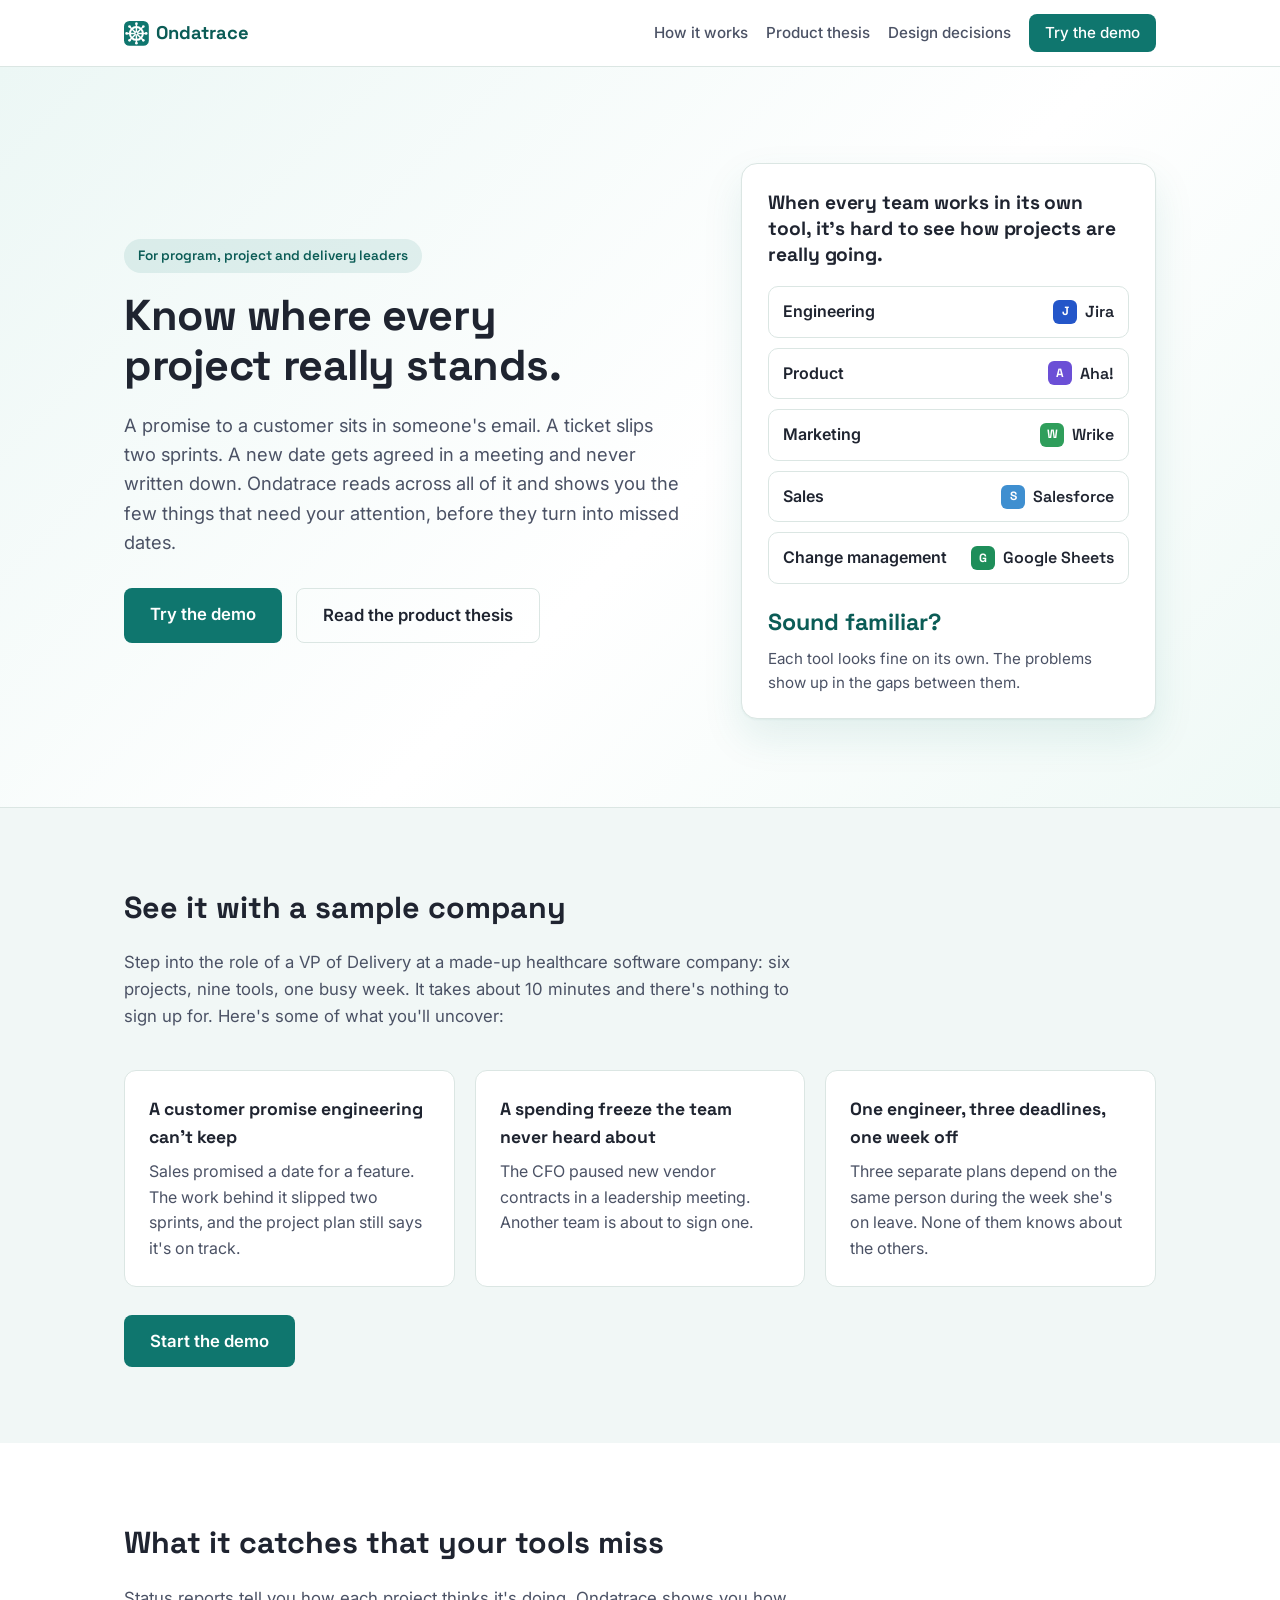
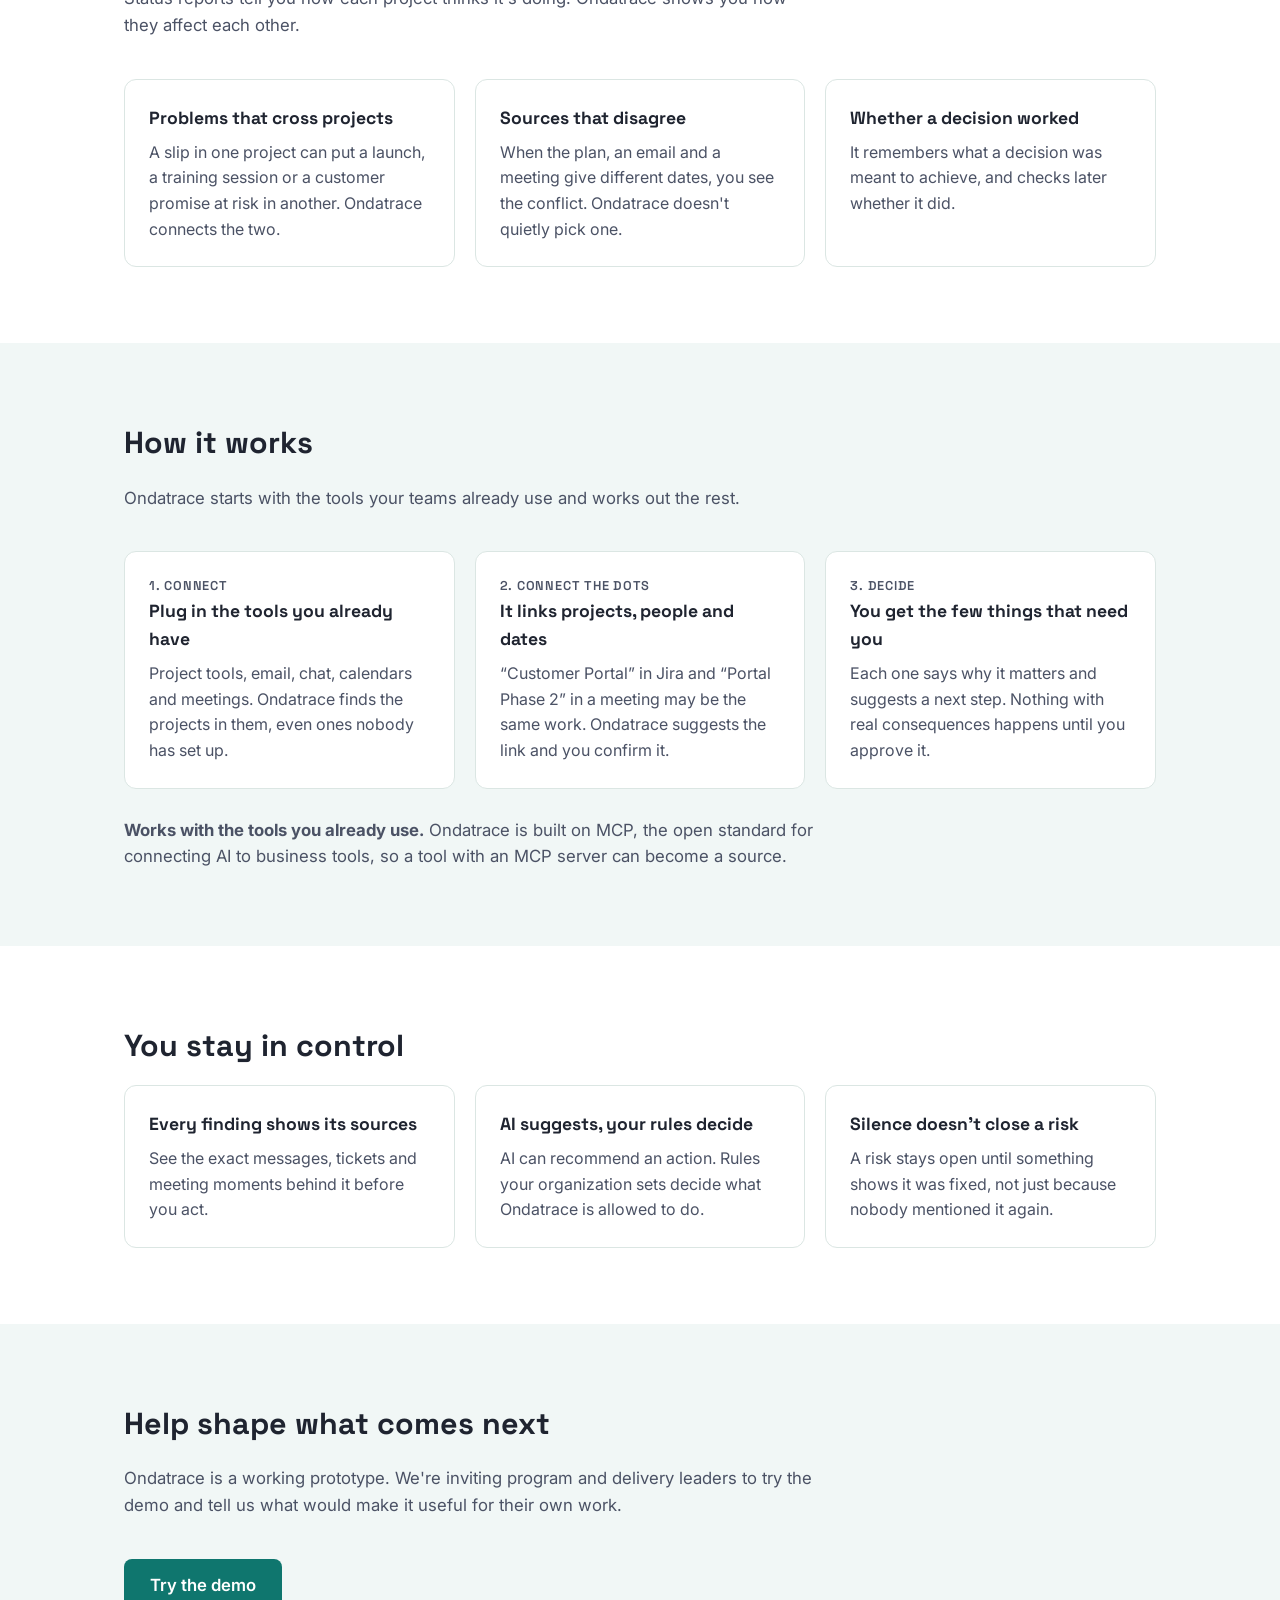
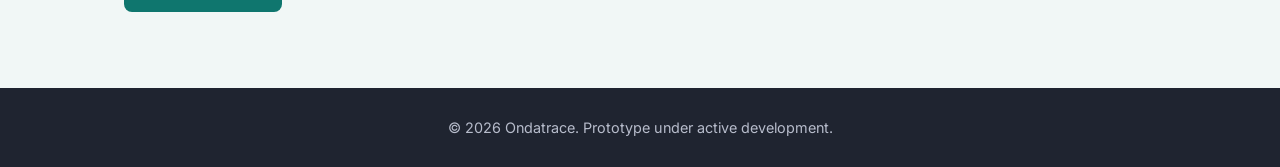
==== index.html @ 357c4607 "Show Google Sheets as change management's tool Co-Authored-By: Claude Opus 5.5 <noreply@anthropic.co" ====
<!DOCTYPE html>
<html lang="en">
<head>
  <meta charset="UTF-8">
  <meta name="viewport" content="width=device-width, initial-scale=1.0">
  <meta name="color-scheme" content="light dark">
  <title>Ondatrace — Know where every project really stands</title>
  <meta name="description" content="Ondatrace reads your project tools, email, chat, calendars and meeting recordings together and shows you the few things that need your attention.">
  <link rel="icon" type="image/svg+xml" href="favicon.svg">
  <link rel="preconnect" href="https://fonts.googleapis.com">
  <link rel="preconnect" href="https://fonts.gstatic.com" crossorigin>
  <link href="https://fonts.googleapis.com/css2?family=Space+Grotesk:wght@500;600;700&family=Inter:wght@400;500;600;700&display=swap" rel="stylesheet">
  <link rel="stylesheet" href="style.css">
</head>
<body>
  <a href="#top" class="skip-link">Skip to main content</a>

  <header class="topbar">
    <div class="wrap topbar-inner">
      <a href="#top" class="brand"><svg class="brand-mark" viewBox="0 0 32 32" aria-hidden="true"><rect width="32" height="32" rx="7" fill="#0f766e"/><g stroke="#ffffff" stroke-width="1.9" stroke-linecap="round"><line x1="16.00" y1="12.80" x2="16.00" y2="3.80"/><line x1="18.26" y1="13.74" x2="24.63" y2="7.37"/><line x1="19.20" y1="16.00" x2="28.20" y2="16.00"/><line x1="18.26" y1="18.26" x2="24.63" y2="24.63"/><line x1="16.00" y1="19.20" x2="16.00" y2="28.20"/><line x1="13.74" y1="18.26" x2="7.37" y2="24.63"/><line x1="12.80" y1="16.00" x2="3.80" y2="16.00"/><line x1="13.74" y1="13.74" x2="7.37" y2="7.37"/></g><g fill="#ffffff"><circle cx="16.00" cy="3.40" r="1.7"/><circle cx="24.91" cy="7.09" r="1.7"/><circle cx="28.60" cy="16.00" r="1.7"/><circle cx="24.91" cy="24.91" r="1.7"/><circle cx="16.00" cy="28.60" r="1.7"/><circle cx="7.09" cy="24.91" r="1.7"/><circle cx="3.40" cy="16.00" r="1.7"/><circle cx="7.09" cy="7.09" r="1.7"/></g><circle cx="16" cy="16" r="8.3" fill="none" stroke="#ffffff" stroke-width="2.6"/><circle cx="16" cy="16" r="3" fill="#ffffff"/><circle cx="16" cy="16" r="1.1" fill="#0f766e"/></svg>Ondatrace</a>
      <nav class="topnav">
        <a href="#how">How it works</a>
        <a href="thesis/">Product thesis</a>
        <a href="decisions/">Design decisions</a>
        <a href="try/" class="btn btn-small">Try the demo</a>
      </nav>
    </div>
  </header>

  <main id="top" tabindex="-1">
    <section class="hero">
      <div class="wrap hero-grid">
        <div class="hero-copy">
          <p class="hero-eyebrow">For program, project and delivery leaders</p>
          <h1>Know where every project really stands.</h1>
          <p class="hero-sub">
            A promise to a customer sits in someone's email. A ticket slips two sprints. A new date
            gets agreed in a meeting and never written down. Ondatrace reads across all of it and
            shows you the few things that need your attention, before they turn into missed dates.
          </p>
          <div class="hero-ctas">
            <a href="try/" class="btn btn-primary btn-large">Try the demo</a>
            <a href="thesis/" class="btn btn-ghost btn-large">Read the product thesis</a>
          </div>
        </div>

        <aside class="silo-card" aria-labelledby="silo-title">
          <h2 class="silo-title" id="silo-title">When every team works in its own tool, it's hard to see how projects are really going.</h2>
          <ul class="silo-list">
            <li><span class="silo-team">Engineering</span><span class="silo-tool"><span class="silo-dot" style="background:#2456c9">J</span>Jira</span></li>
            <li><span class="silo-team">Product</span><span class="silo-tool"><span class="silo-dot" style="background:#6b4fd6">A</span>Aha!</span></li>
            <li><span class="silo-team">Marketing</span><span class="silo-tool"><span class="silo-dot" style="background:#2f9e5b">W</span>Wrike</span></li>
            <li><span class="silo-team">Sales</span><span class="silo-tool"><span class="silo-dot" style="background:#3f8fd0">S</span>Salesforce</span></li>
            <li><span class="silo-team">Change management</span><span class="silo-tool"><span class="silo-dot" style="background:#1e8e5a">G</span>Google Sheets</span></li>
          </ul>
          <p class="silo-q">Sound familiar?</p>
          <p class="silo-foot">Each tool looks fine on its own. The problems show up in the gaps between them.</p>
        </aside>
      </div>
    </section>

    <section class="section section-alt" id="demo">
      <div class="wrap">
        <h2>See it with a sample company</h2>
        <p class="section-lede">
          Step into the role of a VP of Delivery at a made-up healthcare software company: six
          projects, nine tools, one busy week. It takes about 10 minutes and there's nothing to sign
          up for. Here's some of what you'll uncover:
        </p>
        <div class="cards cards-3">
          <div class="card">
            <h3>A customer promise engineering can't keep</h3>
            <p>Sales promised a date for a feature. The work behind it slipped two sprints, and the project plan still says it's on track.</p>
          </div>
          <div class="card">
            <h3>A spending freeze the team never heard about</h3>
            <p>The CFO paused new vendor contracts in a leadership meeting. Another team is about to sign one.</p>
          </div>
          <div class="card">
            <h3>One engineer, three deadlines, one week off</h3>
            <p>Three separate plans depend on the same person during the week she's on leave. None of them knows about the others.</p>
          </div>
        </div>
        <div class="hero-ctas" style="margin-top:28px">
          <a href="try/" class="btn btn-primary btn-large">Start the demo</a>
        </div>
      </div>
    </section>

    <section class="section" id="different">
      <div class="wrap">
        <h2>What it catches that your tools miss</h2>
        <p class="section-lede">
          Status reports tell you how each project thinks it's doing. Ondatrace shows you how they
          affect each other.
        </p>
        <div class="cards cards-3">
          <div class="card">
            <h3>Problems that cross projects</h3>
            <p>A slip in one project can put a launch, a training session or a customer promise at risk in another. Ondatrace connects the two.</p>
          </div>
          <div class="card">
            <h3>Sources that disagree</h3>
            <p>When the plan, an email and a meeting give different dates, you see the conflict. Ondatrace doesn't quietly pick one.</p>
          </div>
          <div class="card">
            <h3>Whether a decision worked</h3>
            <p>It remembers what a decision was meant to achieve, and checks later whether it did.</p>
          </div>
        </div>
      </div>
    </section>

    <section class="section section-alt" id="how">
      <div class="wrap">
        <h2>How it works</h2>
        <p class="section-lede">
          Ondatrace starts with the tools your teams already use and works out the rest.
        </p>
        <div class="cards cards-3">
          <div class="card">
            <p class="eyebrow">1. Connect</p>
            <h3>Plug in the tools you already have</h3>
            <p>Project tools, email, chat, calendars and meetings. Ondatrace finds the projects in them, even ones nobody has set up.</p>
          </div>
          <div class="card">
            <p class="eyebrow">2. Connect the dots</p>
            <h3>It links projects, people and dates</h3>
            <p>“Customer Portal” in Jira and “Portal Phase 2” in a meeting may be the same work. Ondatrace suggests the link and you confirm it.</p>
          </div>
          <div class="card">
            <p class="eyebrow">3. Decide</p>
            <h3>You get the few things that need you</h3>
            <p>Each one says why it matters and suggests a next step. Nothing with real consequences happens until you approve it.</p>
          </div>
        </div>
        <p class="section-lede" style="margin:28px 0 0">
          <strong>Works with the tools you already use.</strong> Ondatrace is built on MCP, the open
          standard for connecting AI to business tools, so a tool with an MCP server can become a source.
        </p>
      </div>
    </section>

    <section class="section">
      <div class="wrap">
        <h2>You stay in control</h2>
        <div class="cards cards-3">
          <div class="card">
            <h3>Every finding shows its sources</h3>
            <p>See the exact messages, tickets and meeting moments behind it before you act.</p>
          </div>
          <div class="card">
            <h3>AI suggests, your rules decide</h3>
            <p>AI can recommend an action. Rules your organization sets decide what Ondatrace is allowed to do.</p>
          </div>
          <div class="card">
            <h3>Silence doesn't close a risk</h3>
            <p>A risk stays open until something shows it was fixed, not just because nobody mentioned it again.</p>
          </div>
        </div>
      </div>
    </section>

    <section class="section section-alt cta-band">
      <div class="wrap">
        <h2>Help shape what comes next</h2>
        <p class="section-lede">
          Ondatrace is a working prototype. We're inviting program and delivery leaders to try the
          demo and tell us what would make it useful for their own work.
        </p>
        <div class="hero-ctas">
          <a href="try/" class="btn btn-primary btn-large">Try the demo</a>
        </div>
      </div>
    </section>
  </main>

  <footer class="site-footer">
    <div class="wrap footer-inner">
      <p>&copy; 2026 Ondatrace. Prototype under active development.</p>
    </div>
  </footer>
</body>
</html>
---- style.css ----
:root {
  /* Matches the real product's own accent exactly (webapp/static/style.css) -- the marketing
     site previously used an unrelated blue/terracotta/cream palette that predated the webapp's
     own researched teal decision (blue-calm + green-restorative intersection, ~5.6:1 on white).
     A visitor should see the same brand on the site as in the product they sign up for. */
  --primary: #0f766e;
  --primary-dark: #0b5c56;
  /* Warm amber accent, reused from the product's own amber-family semantic color
     (status_agent's "at_risk" badge uses the same #92400e as its text color) rather than an
     arbitrary new hue -- ~7.1:1 on white. */
  --accent: #92400e;
  --bg: #ffffff;
  --bg-alt: #f1f7f6;
  --ink: #1f2430;
  --ink-soft: #4b5265;
  --border: #dbe6e3;
  --white: #ffffff;
  /* The footer band is always a dark navy panel in both themes, the same way the teal CTA panel
     below it is -- it never inherits from --ink, which flips meaning under dark mode. */
  --footer-bg: #1f2430;
  /* Accent color used as TEXT/icon color directly against the page background (links, icons,
     the hero eyebrow badge). Kept separate from --primary, which also serves as a button
     background and must stay a strong, saturated teal in both themes -- a color that reads well
     as small text against near-black would be too light to use as a filled button. */
  --accent-ink: var(--primary-dark);
  --accent-ink-bg: rgba(15, 118, 110, 0.1);
  --topbar-bg: rgba(255, 255, 255, 0.92);
  --hero-gradient: linear-gradient(135deg, #ecf7f5 0%, #ffffff 55%, #eff9f6 100%);

  --font-display: "Space Grotesk", "Inter", sans-serif;
  --font-body: "Inter", -apple-system, BlinkMacSystemFont, sans-serif;
}

/* ---------- dark mode ----------
   Two blocks with identical values, on purpose: the media-query block follows the visitor's OS
   setting by default, and the attribute block lets the on-page toggle override it explicitly in
   either direction (a manual "light" choice on a dark system, or "dark" on a light one). Plain
   CSS has no way to share the two without duplicating the declarations. */
@media (prefers-color-scheme: dark) {
  :root:not([data-theme="light"]) {
    --bg: #0d1117;
    --bg-alt: #131a22;
    --ink: #e6edf3;
    --ink-soft: #9aa4b2;
    --border: #333d49;
    --white: #161d27;
    --accent: #fbbf24;
    --accent-ink: #5eead4;
    --accent-ink-bg: rgba(45, 212, 191, 0.16);
    --topbar-bg: rgba(13, 17, 23, 0.9);
    --hero-gradient: linear-gradient(135deg, #0f1a19 0%, #0d1117 55%, #101a19 100%);
  }
}

:root[data-theme="dark"] {
  --bg: #0d1117;
  --bg-alt: #131a22;
  --ink: #e6edf3;
  --ink-soft: #9aa4b2;
  --border: #333d49;
  --white: #161d27;
  --accent: #fbbf24;
  --accent-ink: #5eead4;
  --accent-ink-bg: rgba(45, 212, 191, 0.16);
  --topbar-bg: rgba(13, 17, 23, 0.9);
  --hero-gradient: linear-gradient(135deg, #0f1a19 0%, #0d1117 55%, #101a19 100%);
}

/* ---------- larger text ---------- */
:root[data-text-size="large"] { font-size: 118%; }

* { box-sizing: border-box; }

html { scroll-behavior: smooth; }

body {
  margin: 0;
  background: var(--bg);
  color: var(--ink);
  font-family: var(--font-body);
  line-height: 1.6;
}

h1, h2, h3 { font-family: var(--font-display); color: var(--ink); margin: 0; }

.wrap {
  max-width: 1080px;
  margin: 0 auto;
  padding: 0 24px;
}

/* ---------- accessibility ---------- */
.skip-link {
  position: absolute;
  top: -48px;
  left: 12px;
  z-index: 100;
  background: var(--primary);
  color: #fff;
  padding: 10px 18px;
  border-radius: 8px;
  text-decoration: none;
  font-weight: 600;
  transition: top 0.15s ease;
}
.skip-link:focus { top: 12px; }

:focus-visible {
  outline: 2px solid var(--accent-ink);
  outline-offset: 2px;
}

/* ---------- topbar ---------- */
.topbar {
  position: sticky;
  top: 0;
  z-index: 10;
  background: var(--topbar-bg);
  backdrop-filter: blur(6px);
  border-bottom: 1px solid var(--border);
}

.topbar-inner {
  display: flex;
  align-items: center;
  justify-content: space-between;
  padding-top: 14px;
  padding-bottom: 14px;
}

.topbar-brand-group {
  display: flex;
  align-items: center;
  gap: 0.6rem;
}

/* Brand mascot -- the same component/animation as the real webapp's header, so the brand carries
   through from marketing site to product. Body/head/eyes use currentColor via --accent-ink so it
   automatically follows the same light/dark accent color everything else on this page already uses. */
.mascot-btn {
  display: inline-flex;
  align-items: center;
  justify-content: center;
  position: relative;
  background: none;
  border: none;
  padding: 0;
  cursor: pointer;
  color: var(--accent-ink);
}

.mascot-btn .mascot-body,
.mascot-btn .mascot-head,
.mascot-btn .mascot-arm-static,
.mascot-btn .mascot-arm-wave rect {
  fill: currentColor;
}

.mascot-btn .mascot-antenna { stroke: var(--accent); stroke-width: 2; }
.mascot-btn .mascot-antenna-tip { fill: var(--accent); }

.mascot-btn .mascot-arm-wave {
  transform-box: fill-box;
  transform-origin: 50% 0%;
}

@keyframes mascot-wave {
  0%, 100% { transform: rotate(0deg); }
  20% { transform: rotate(-30deg); }
  40% { transform: rotate(-50deg); }
  60% { transform: rotate(-30deg); }
  80% { transform: rotate(-50deg); }
}

.mascot-waving .mascot-arm-wave { animation: mascot-wave 0.8s ease-in-out; }

/* Assemble: each of the mascot's 9 accent pieces "pops" into place in a staggered sequence, on a
   plain click AND as the finale of the click-all-10-agent-robots combo below. */
.mascot-assemble > * {
  transform-box: fill-box;
  transform-origin: center;
}

@keyframes mascot-piece-pop {
  0% { transform: scale(0); opacity: 0; }
  55% { transform: scale(1.3); opacity: 1; }
  100% { transform: scale(1); opacity: 1; }
}

.mascot-piece-pop { animation: mascot-piece-pop 0.35s ease-out both; }

/* A short, encouraging line from the mascot -- a small bit of fun on top of what's otherwise a
   routine "did you check on your projects today" nudge. */
.mascot-quote-bubble {
  position: absolute;
  top: 100%;
  left: 50%;
  transform: translate(-50%, 4px) scale(0.9);
  background: var(--ink);
  color: var(--bg);
  font-size: 0.72rem;
  font-weight: 500;
  padding: 5px 9px;
  border-radius: 6px;
  white-space: nowrap;
  opacity: 0;
  pointer-events: none;
  transition: opacity 0.25s ease, transform 0.25s ease;
  z-index: 20;
}

.mascot-quote-bubble.mascot-quote-visible {
  opacity: 1;
  transform: translate(-50%, 8px) scale(1);
}

@media (prefers-reduced-motion: reduce) {
  .mascot-waving .mascot-arm-wave { animation: none; }
  .mascot-piece-pop { animation: none; }
  .mascot-quote-bubble { transition: opacity 0.01s linear; }
}

.brand {
  font-family: var(--font-display);
  font-weight: 700;
  font-size: 1.15rem;
  color: var(--accent-ink);
  text-decoration: none;
  display: inline-flex;
  align-items: center;
  gap: 0.4em;
}

.brand-mark {
  display: inline-block;
  width: 1.35em;
  height: 1.35em;
  flex-shrink: 0;
}

.topnav { display: flex; align-items: center; gap: 18px; }

.topnav a {
  color: var(--ink-soft);
  text-decoration: none;
  font-weight: 500;
  font-size: 0.95rem;
}

.topnav a:hover { color: var(--accent-ink); }

/* ---------- icon buttons (theme / text-size toggles) ---------- */
.icon-btn {
  display: inline-flex;
  align-items: center;
  justify-content: center;
  width: 34px;
  height: 34px;
  padding: 0;
  background: none;
  border: 1.5px solid var(--border);
  border-radius: 8px;
  color: var(--ink-soft);
  font-family: var(--font-display);
  font-weight: 700;
  font-size: 0.9rem;
  cursor: pointer;
}
.icon-btn:hover { border-color: var(--accent-ink); color: var(--accent-ink); }
.icon-btn svg { width: 18px; height: 18px; }

/* Which icon shows is driven by CSS, not the `hidden` attribute -- keyed off data-theme (and the
   OS preference when no explicit choice has been made) the same way every color variable above
   already is. */
.icon-sun { display: none; }
.icon-moon { display: inline; }
@media (prefers-color-scheme: dark) {
  :root:not([data-theme="light"]) .icon-sun { display: inline; }
  :root:not([data-theme="light"]) .icon-moon { display: none; }
}
:root[data-theme="dark"] .icon-sun { display: inline; }
:root[data-theme="dark"] .icon-moon { display: none; }

/* ---------- buttons ---------- */
.btn {
  display: inline-block;
  border-radius: 8px;
  font-weight: 600;
  text-decoration: none;
  transition: transform 0.1s ease, box-shadow 0.15s ease;
}

.btn-primary {
  background: var(--primary);
  color: #fff;
  padding: 10px 20px;
}
.btn-primary:hover { background: var(--primary-dark); }

.btn-ghost {
  background: transparent;
  color: var(--ink);
  border: 1.5px solid var(--border);
  padding: 8.5px 18.5px;
}
.btn-ghost:hover { border-color: var(--accent-ink); color: var(--accent-ink); }

.btn-small { padding: 7px 16px; font-size: 0.9rem; color: #fff !important; background: var(--primary); white-space: nowrap; }
.btn-small:hover { background: var(--primary-dark); }

.btn-large { font-size: 1.05rem; padding: 13px 26px; }

.hero-ctas .btn:hover { transform: translateY(-1px); }

/* ---------- hero ---------- */
.hero {
  /* Monochromatic teal wash, not a blue-to-purple blend -- a subtle tint of the brand's own
     primary rather than an unrelated multi-hue gradient. */
  background: var(--hero-gradient);
  padding: 96px 0 88px;
  border-bottom: 1px solid var(--border);
}

.hero-inner { max-width: 780px; }

.hero-eyebrow {
  display: inline-block;
  background: var(--accent-ink-bg);
  color: var(--accent-ink);
  font-family: var(--font-display);
  font-weight: 600;
  font-size: 0.85rem;
  padding: 6px 14px;
  border-radius: 999px;
  margin: 0 0 18px;
}

.hero h1 {
  font-size: 2.6rem;
  line-height: 1.15;
  letter-spacing: -0.01em;
  margin-bottom: 22px;
}

.hero-sub {
  font-size: 1.15rem;
  color: var(--ink-soft);
  max-width: 640px;
  margin-bottom: 34px;
}

.hero-ctas { display: flex; gap: 14px; flex-wrap: wrap; }

/* ---------- sections ---------- */
.section { padding: 76px 0; }
.section-alt { background: var(--bg-alt); }

.section h2 {
  font-size: 1.9rem;
  margin-bottom: 14px;
  display: flex;
  align-items: center;
  gap: 10px;
}

/* Replaces emoji section markers -- outline SVGs, single color via currentColor, no icon
   font/library dependency (matches this site's own zero-build-step convention). */
.section-icon {
  width: 1.4rem;
  height: 1.4rem;
  color: var(--accent-ink);
  flex-shrink: 0;
}

.section-lede {
  font-size: 1.05rem;
  color: var(--ink-soft);
  max-width: 700px;
  margin-bottom: 40px;
}

/* ---------- cards ---------- */
.cards {
  display: grid;
  gap: 20px;
}

.cards-3 { grid-template-columns: repeat(3, 1fr); }
.cards-agents { grid-template-columns: repeat(2, 1fr); }

.card {
  background: var(--white);
  border: 1px solid var(--border);
  border-radius: 12px;
  padding: 24px;
}

.card h3 {
  font-size: 1.1rem;
  margin-bottom: 8px;
}

.card p { margin: 0; color: var(--ink-soft); }

.card-example { border-left: 3px solid var(--accent); }

.eyebrow {
  font-family: var(--font-display);
  font-weight: 600;
  color: var(--accent);
  font-size: 0.8rem;
  text-transform: uppercase;
  letter-spacing: 0.06em;
  margin: 0 0 10px;
}

.agent-name {
  font-family: var(--font-display);
  font-weight: 600;
  font-size: 1.05rem;
  color: var(--ink);
  margin: 0 0 8px;
  display: flex;
  align-items: center;
  gap: 0.5em;
}

.agent-robot { flex-shrink: 0; }

.agent-robot-btn {
  display: inline-flex;
  align-items: center;
  justify-content: center;
  flex-shrink: 0;
  background: none;
  border: none;
  padding: 6px;
  margin: -6px 0;
  line-height: 0;
  cursor: pointer;
}

@keyframes robot-nod { 0%, 100% { transform: rotate(0deg); } 30% { transform: rotate(-10deg); } 60% { transform: rotate(7deg); } }
@keyframes robot-tick { 0%, 100% { transform: scale(1); } 45% { transform: scale(1.25); } }
@keyframes robot-blink { 0%, 60%, 100% { opacity: 1; } 30% { opacity: 0.25; } }
@keyframes robot-shake { 0%, 100% { transform: translateX(0); } 20% { transform: translateX(-4px); } 40% { transform: translateX(4px); } 60% { transform: translateX(-3px); } 80% { transform: translateX(3px); } }
@keyframes robot-bounce { 0%, 100% { transform: translateY(0); } 30% { transform: translateY(-7px); } 55% { transform: translateY(0); } 75% { transform: translateY(-3px); } }
@keyframes robot-scan { 0%, 100% { transform: scale(1); } 50% { transform: scale(1.18); } }
@keyframes robot-wiggle { 0%, 100% { transform: rotate(0deg); } 25% { transform: rotate(10deg); } 50% { transform: rotate(-10deg); } 75% { transform: rotate(6deg); } }
@keyframes robot-broadcast { 0%, 100% { transform: scale(1); opacity: 1; } 50% { transform: scale(1.3); opacity: 0.55; } }
@keyframes robot-spin { 0% { transform: rotate(0deg); } 100% { transform: rotate(360deg); } }
@keyframes robot-flip { 0% { transform: rotateX(0deg); } 100% { transform: rotateX(360deg); } }

.robot-play-nod { animation: robot-nod 0.7s ease-in-out; }
.robot-play-tick { animation: robot-tick 0.5s ease; }
.robot-play-blink { animation: robot-blink 0.6s ease-in-out 2; }
.robot-play-shake { animation: robot-shake 0.5s ease-in-out; }
.robot-play-bounce { animation: robot-bounce 0.7s ease-in-out; }
.robot-play-scan { animation: robot-scan 0.8s ease-in-out; }
.robot-play-wiggle { animation: robot-wiggle 0.6s ease-in-out; }
.robot-play-broadcast { animation: robot-broadcast 0.7s ease-in-out; }
.robot-play-spin { animation: robot-spin 0.6s ease-in-out; }
.robot-play-flip { animation: robot-flip 0.7s ease-in-out; }

@media (prefers-reduced-motion: reduce) {
  .robot-play-nod, .robot-play-tick, .robot-play-blink, .robot-play-shake, .robot-play-bounce,
  .robot-play-scan, .robot-play-wiggle, .robot-play-broadcast, .robot-play-spin, .robot-play-flip {
    animation: none;
  }
}

.agents-footnote {
  margin-top: 30px;
  color: var(--ink-soft);
  font-size: 0.95rem;
}

/* ---------- status pills ---------- */
.pill {
  display: inline-block;
  padding: 1px 9px;
  border-radius: 999px;
  font-size: 0.82rem;
  font-weight: 600;
  white-space: nowrap;
}
.pill-on_track { background: #dcfce7; color: #166534; }
.pill-at_risk { background: #fef3c7; color: #92400e; }
.pill-off_track { background: #fee2e2; color: #991b1b; }
.pill-insufficient { background: #e5e7eb; color: #374151; }

/* ---------- pricing ---------- */
.pricing-box {
  background: var(--white);
  border: 1px solid var(--border);
  border-radius: 12px;
  padding: 32px;
  max-width: 640px;
}

.pricing-line { margin: 0 0 12px; }
.pricing-line:last-child { margin-bottom: 0; }
.muted { color: var(--ink-soft); font-size: 0.92rem; }

/* ---------- CTA footer ---------- */
.cta-footer {
  /* Monochromatic within the teal family, not a blue-to-purple blend. Always a dark teal panel
     regardless of page theme, same reasoning as --footer-bg below. */
  background: linear-gradient(120deg, var(--primary) 0%, #0b4f4a 100%);
  padding: 72px 0;
  text-align: center;
}

.cta-footer h2 {
  color: #fff;
  font-size: 2rem;
  margin-bottom: 14px;
}

.cta-footer p {
  color: rgba(255, 255, 255, 0.85);
  font-size: 1.05rem;
  margin: 0 0 26px;
}

.cta-footer .btn-primary {
  background: #fff;
  color: var(--primary-dark);
}
.cta-footer .btn-primary:hover { background: #f4f4f5; }

.cta-with-robot {
  display: flex;
  align-items: center;
  justify-content: center;
  gap: 14px;
}

/* The click-all-10-combo's landing spot (see the inline script) -- hidden until the combo fires,
   then fades/scales in. Always a light color, not the theme-following --accent-ink: the CTA
   panel is always a dark teal gradient regardless of page theme, and --accent-ink resolves to a
   DARK teal in light mode, which would be invisible against it. */
.cta-robot {
  color: #fff;
  opacity: 0;
  transform: scale(0.4);
  transition: opacity 0.3s ease, transform 0.3s ease;
}
.cta-robot.cta-robot-visible { opacity: 1; transform: scale(1); }

/* ---------- footer ---------- */
.site-footer {
  background: var(--footer-bg);
  padding: 28px 0;
}

.footer-inner p {
  margin: 0;
  color: #b7bccb;
  font-size: 0.9rem;
  text-align: center;
}

/* ---------- logo click animation (just for fun) ---------- */
@keyframes mark-pop {
  0% { transform: rotate(0deg) scale(1); border-radius: 3px; }
  35% { transform: rotate(180deg) scale(1.4); border-radius: 50%; }
  70% { transform: rotate(300deg) scale(0.85); border-radius: 3px; }
  100% { transform: rotate(360deg) scale(1); border-radius: 3px; }
}
.mark-pop { animation: mark-pop 0.6s ease; }

.confetti-dot {
  position: fixed;
  width: 8px;
  height: 8px;
  border-radius: 50%;
  pointer-events: none;
  z-index: 999;
  transform: translate(-50%, -50%);
  animation: confetti-burst 0.6s ease-out forwards;
}
@keyframes confetti-burst {
  0% { transform: translate(-50%, -50%) scale(1); opacity: 1; }
  100% { transform: translate(calc(-50% + var(--dx)), calc(-50% + var(--dy))) scale(0.4); opacity: 0; }
}
@media (prefers-reduced-motion: reduce) {
  .mark-pop { animation: none; }
  .confetti-dot { animation: none; opacity: 0; }
}

/* ---------- responsive ---------- */
@media (max-width: 760px) {
  .hero { padding: 64px 0 56px; }
  .hero h1 { font-size: 1.9rem; }
  .cards-3, .cards-agents { grid-template-columns: 1fr; }
  .topnav { gap: 10px; }
  .topnav a:not(.btn) { display: none; }
}

/* ---------- document pages (product thesis, design decisions) ---------- */
.topnav a[aria-current="page"] { color: var(--accent-ink); }

.doc-hero {
  background: var(--hero-gradient);
  padding: 72px 0 56px;
  border-bottom: 1px solid var(--border);
}
.doc-hero h1 { font-size: 2.3rem; line-height: 1.15; letter-spacing: -0.01em; margin-bottom: 18px; max-width: 780px; }
.doc-lede { font-size: 1.1rem; color: var(--ink-soft); max-width: 680px; margin: 0 0 14px; }
.doc-toc { display: flex; flex-wrap: wrap; gap: 10px; margin-top: 22px; }
.doc-toc a {
  border: 1px solid var(--border); background: var(--white); color: var(--ink);
  border-radius: 999px; padding: 6px 14px; font-size: 0.9rem; font-weight: 500; text-decoration: none;
}
.doc-toc a:hover { border-color: var(--accent-ink); color: var(--accent-ink); }

.hypotheses { list-style: none; margin: 24px 0 0; padding: 0; display: grid; gap: 16px; }
.hypotheses > li { display: grid; grid-template-columns: 44px minmax(0, 1fr); gap: 18px; align-items: start; }
.hypotheses > li p + p, .hypotheses > li p + ol, .hypotheses > li ol + p { margin-top: 10px; }
.hyp-num {
  display: grid; place-items: center; width: 44px; height: 44px; border-radius: 50%;
  background: var(--accent-ink-bg); color: var(--accent-ink);
  font-family: var(--font-display); font-weight: 700; font-size: 1.15rem;
}

.ladder { list-style: none; counter-reset: step; margin: 12px 0 0; padding: 0; display: flex; flex-wrap: wrap; gap: 6px; }
.ladder li {
  counter-increment: step; font-size: 0.9rem; color: var(--ink);
  border: 1px solid var(--border); border-radius: 8px; padding: 6px 10px;
  background: color-mix(in srgb, var(--primary) calc(var(--lvl, 1) * 1%), var(--white));
}
.ladder li::before { content: counter(step) ". "; color: var(--accent-ink); font-weight: 600; }
.ladder li:nth-child(1) { --lvl: 4; } .ladder li:nth-child(2) { --lvl: 8; } .ladder li:nth-child(3) { --lvl: 12; }
.ladder li:nth-child(4) { --lvl: 16; } .ladder li:nth-child(5) { --lvl: 20; }

.flows { display: grid; grid-template-columns: 1fr; gap: 14px; margin: 18px 0; }
.flows .eyebrow { margin-bottom: 6px; }
.flow { list-style: none; margin: 0; padding: 0; display: flex; flex-wrap: wrap; align-items: center; gap: 6px; }
.flow li {
  font-size: 0.92rem; font-weight: 500; padding: 6px 12px; border-radius: 999px;
  background: var(--accent-ink-bg); color: var(--accent-ink);
}
.flow li + li::before { content: "→"; margin-right: 8px; color: var(--ink-soft); font-weight: 400; }
.flow-not li { background: transparent; border: 1px dashed var(--border); color: var(--ink-soft); text-decoration: line-through; text-decoration-color: var(--ink-soft); }
.flow-not li + li::before { text-decoration: none; display: inline-block; }

.pull { margin: 18px 0; padding: 16px 20px; border-left: 4px solid var(--primary); background: var(--bg-alt); border-radius: 0 10px 10px 0; }
.pull p:last-child { font-family: var(--font-display); font-size: 1.2rem; font-weight: 600; color: var(--ink); margin: 0; }

.falsify { list-style: none; margin: 0; padding: 0; display: grid; grid-template-columns: repeat(2, minmax(0, 1fr)); gap: 12px; max-width: 900px; }
.falsify li {
  background: var(--white); border: 1px solid var(--border); border-radius: 10px;
  padding: 14px 16px 14px 44px; position: relative; color: var(--ink);
}
.falsify li::before {
  content: "✕"; position: absolute; left: 16px; top: 14px; color: var(--accent); font-weight: 700;
}

.decisions { display: grid; grid-template-columns: repeat(2, minmax(0, 1fr)); gap: 20px; }
.decision > p { color: var(--ink); }
.decision dl { margin: 14px 0 0; padding-top: 14px; border-top: 1px solid var(--border); display: grid; gap: 8px; }
.decision dt {
  font-family: var(--font-display); font-weight: 600; font-size: 0.75rem;
  text-transform: uppercase; letter-spacing: 0.06em; color: var(--accent-ink);
}
.decision dd { margin: -4px 0 4px; color: var(--ink-soft); }

@media (max-width: 760px) {
  .doc-hero { padding: 52px 0 40px; }
  .doc-hero h1 { font-size: 1.8rem; }
  .hypotheses > li { grid-template-columns: 1fr; gap: 10px; }
  .falsify, .decisions { grid-template-columns: 1fr; }
}

/* ---------- homepage hero: headline + "where your teams work" card ---------- */
.hero-grid {
  display: grid;
  grid-template-columns: minmax(0, 1.15fr) minmax(0, 0.85fr);
  gap: 56px;
  align-items: center;
}
.hero-copy h1 { margin-bottom: 20px; font-size: 2.7rem; text-wrap: balance; }
.h1-accent { display: block; margin-top: 6px; color: var(--accent-ink); }
@media (max-width: 760px) { .hero-copy h1 { font-size: 1.8rem; } }
.hero-copy .hero-sub { margin-bottom: 30px; }

.silo-card {
  background: var(--white);
  border: 1px solid var(--border);
  border-radius: 16px;
  padding: 26px 26px 22px;
  box-shadow: 0 1px 2px rgba(15, 118, 110, 0.06), 0 18px 40px rgba(15, 118, 110, 0.10);
}
.silo-title {
  font-family: var(--font-display);
  font-weight: 700;
  font-size: 1.2rem;
  line-height: 1.35;
  letter-spacing: -0.005em;
  color: var(--ink);
  margin: 0 0 18px;
}
.silo-list { list-style: none; margin: 0; padding: 0; display: grid; gap: 10px; }
.silo-list li {
  display: flex;
  align-items: center;
  justify-content: space-between;
  gap: 12px;
  padding: 12px 14px;
  border: 1px solid var(--border);
  border-radius: 10px;
  background: var(--bg);
}
.silo-team { font-weight: 600; color: var(--ink); }
.silo-tool {
  display: inline-flex;
  align-items: center;
  gap: 8px;
  font-family: var(--font-display);
  font-weight: 600;
  color: var(--ink);
  white-space: nowrap;
}
.silo-dot {
  display: inline-grid;
  place-items: center;
  width: 24px;
  height: 24px;
  border-radius: 6px;
  color: #fff;
  font-size: 0.75rem;
  font-weight: 700;
}
.silo-list li.silo-none { border-style: dashed; background: transparent; }
.silo-none .silo-team { color: var(--ink-soft); }
.silo-none .silo-tool { color: var(--accent); font-family: var(--font-body); font-weight: 500; font-size: 0.88rem; }
.silo-q {
  font-family: var(--font-display);
  font-weight: 700;
  font-size: 1.45rem;
  color: var(--accent-ink);
  margin: 20px 0 6px;
}
.silo-foot { margin: 0; color: var(--ink-soft); font-size: 0.95rem; }

@media (max-width: 900px) {
  .hero-grid { grid-template-columns: 1fr; gap: 36px; }
  .silo-card { max-width: 520px; }
}
@media (max-width: 480px) {
  .silo-card { padding: 20px 16px 18px; }
  .silo-list li { padding: 10px 12px; }
  .silo-list li.silo-none { flex-wrap: wrap; }
  .silo-none .silo-tool { white-space: normal; }
}
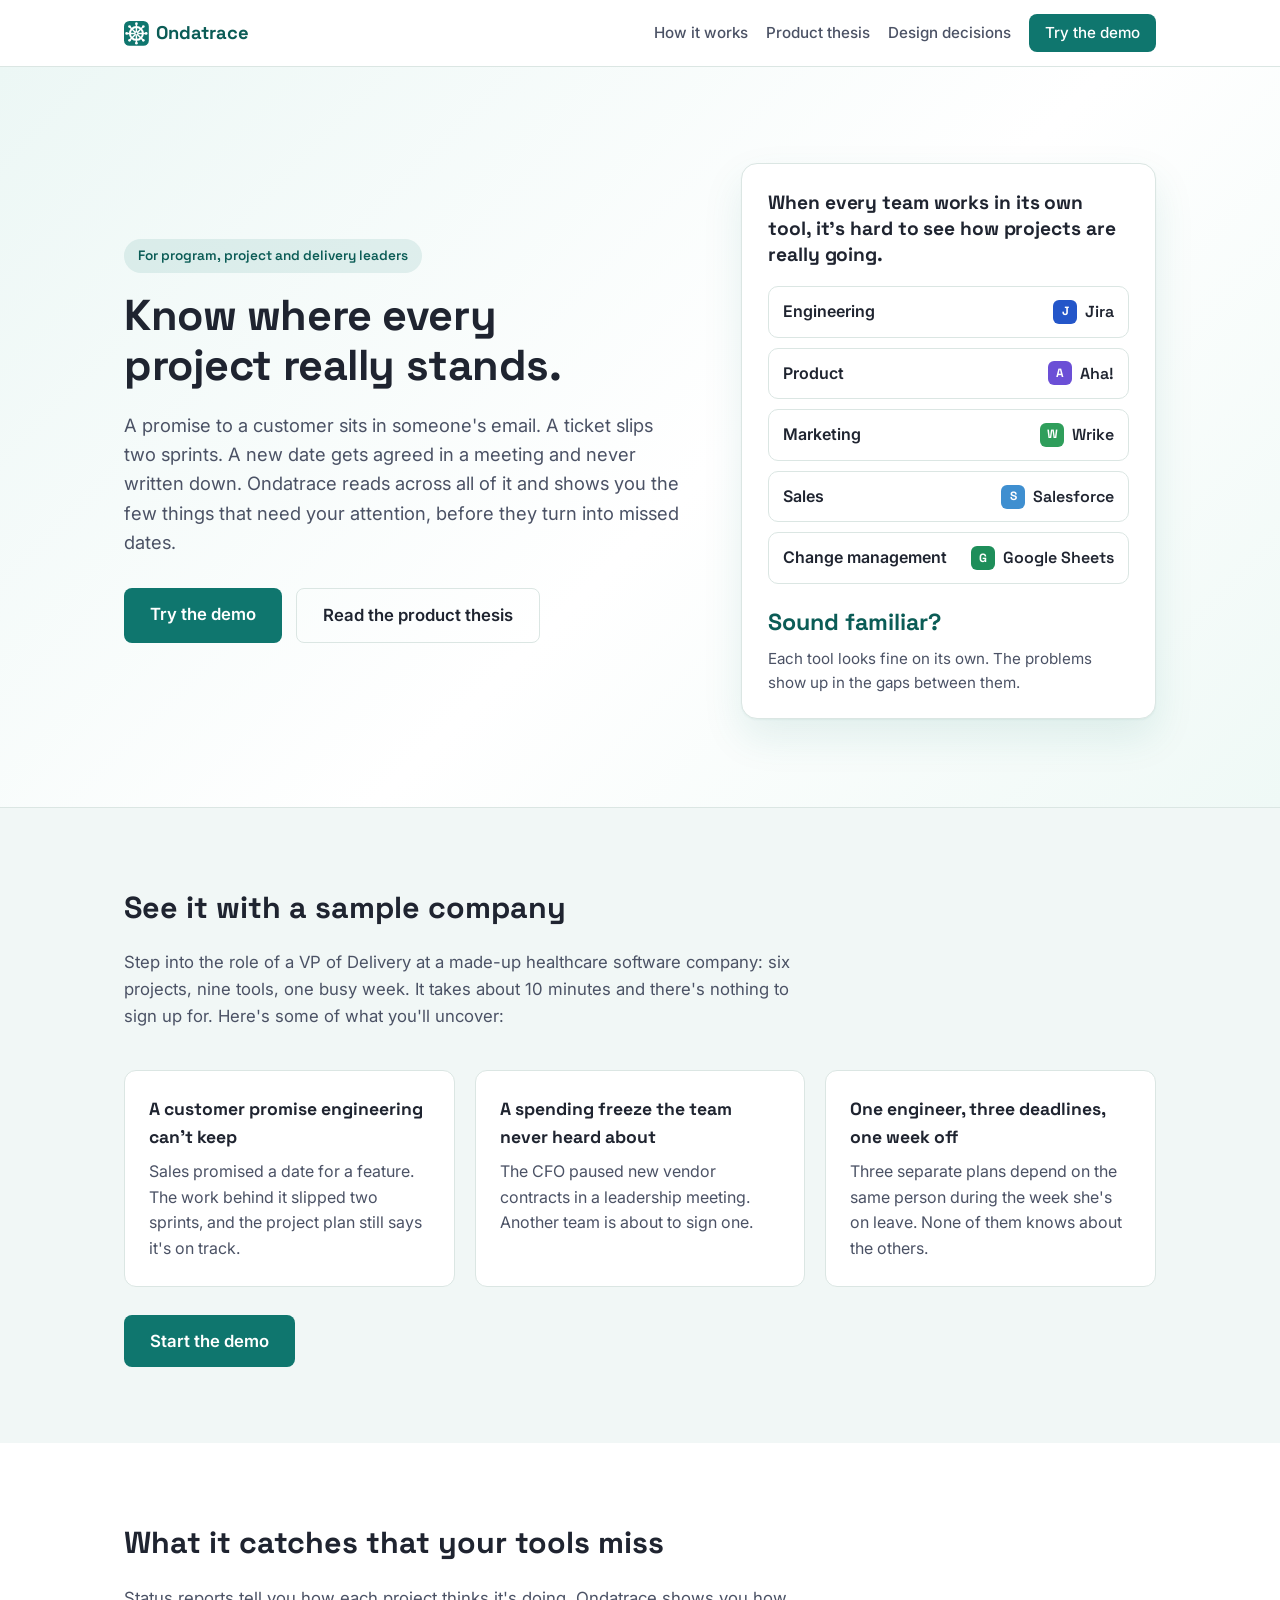
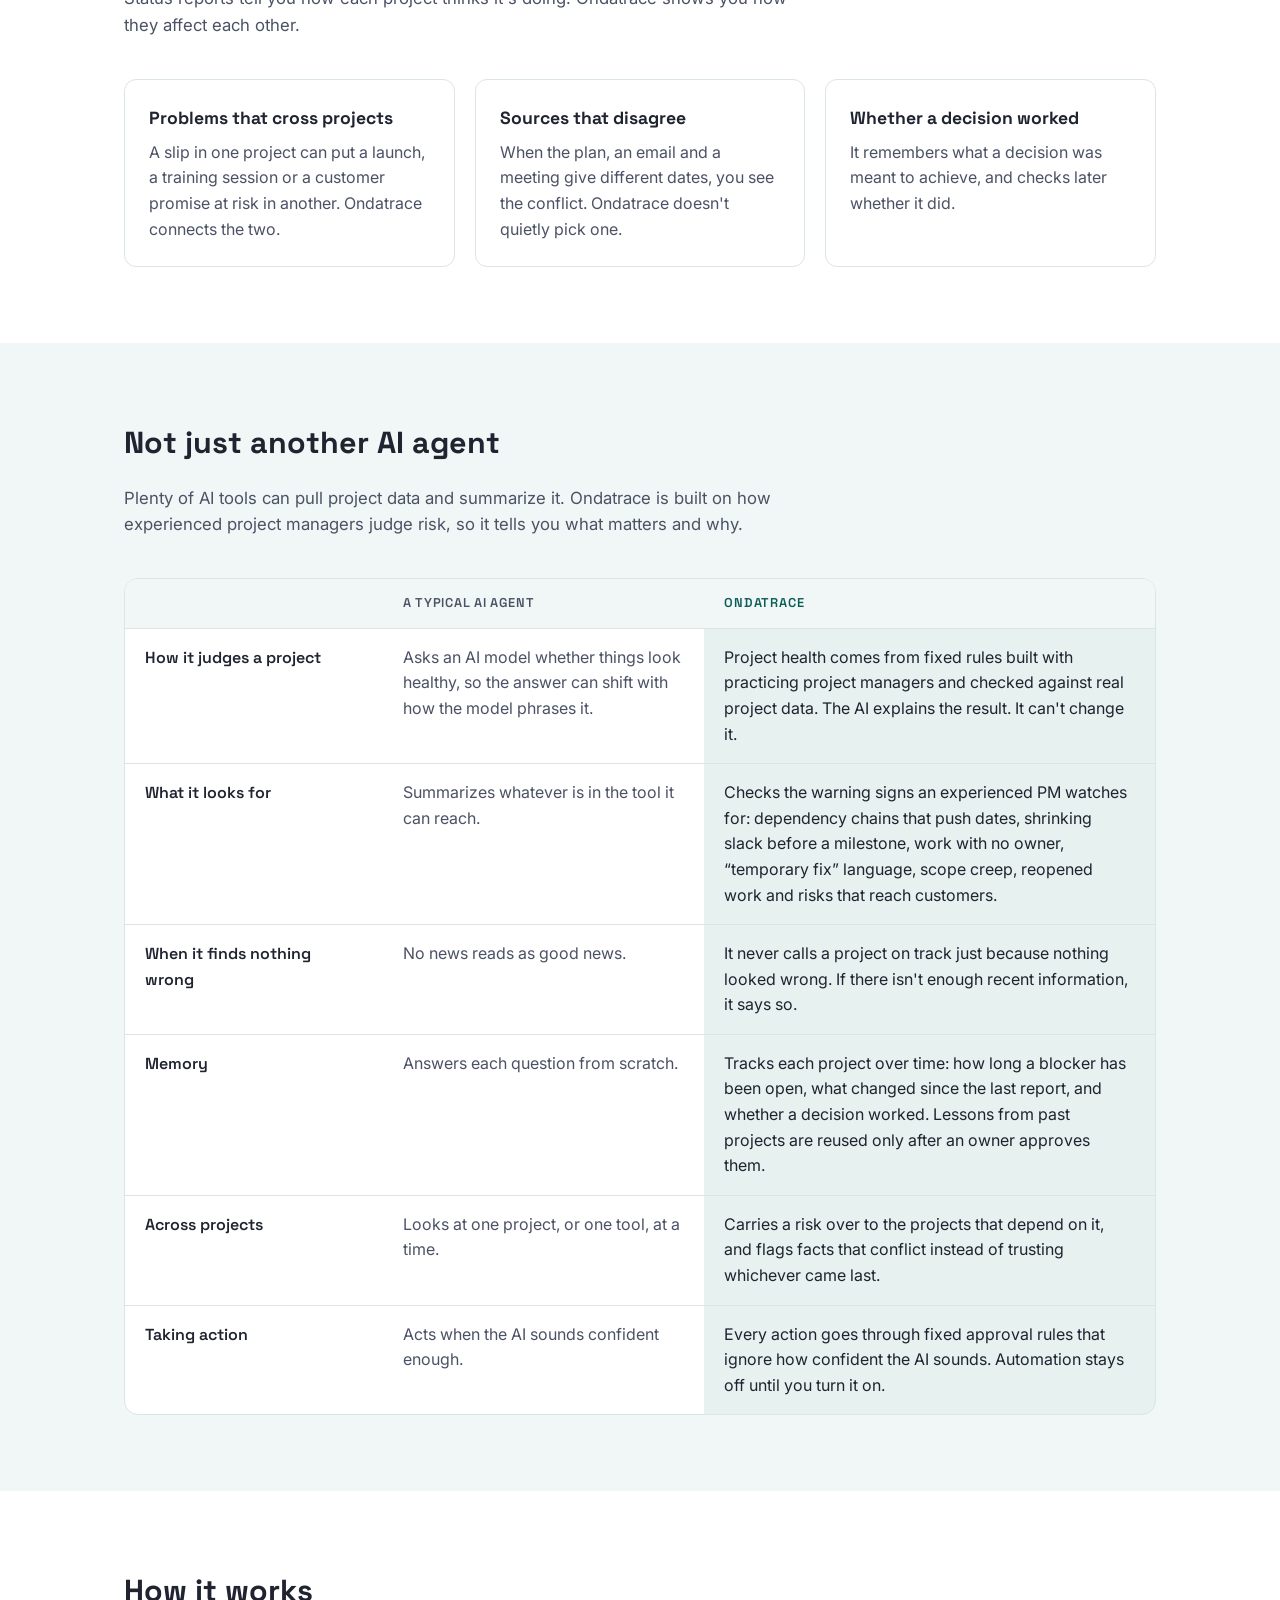
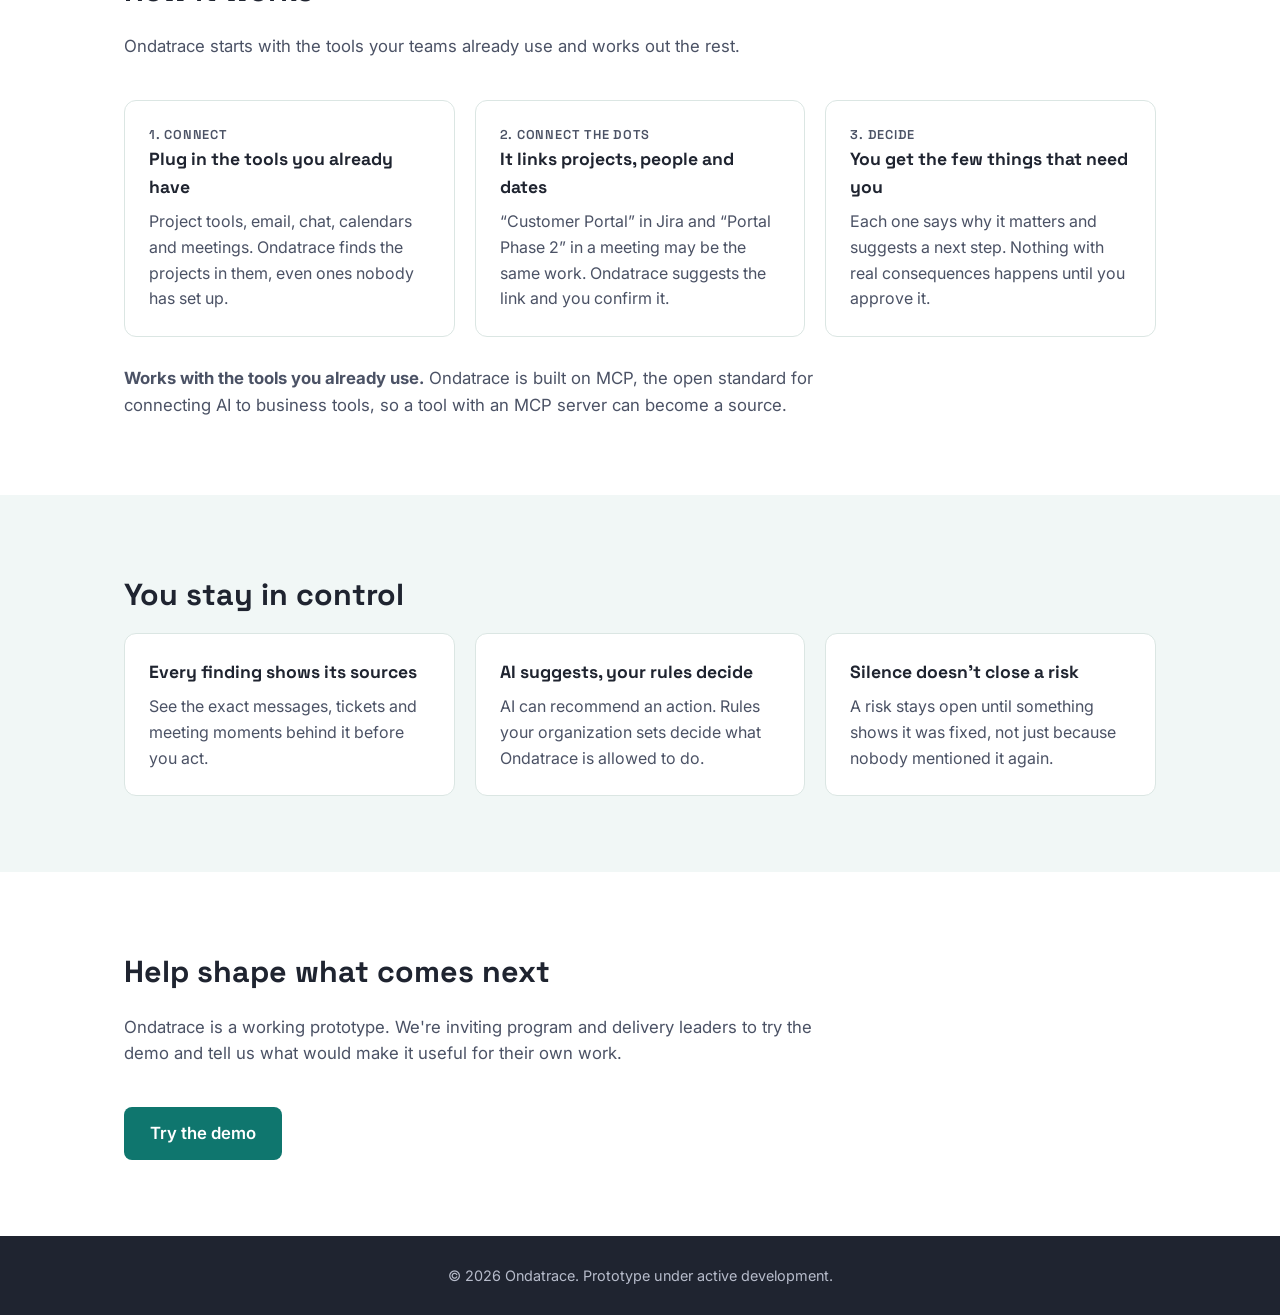
==== commit 229b377f: "Add "Not just another AI agent" comparison to the homepage Six rows compare a typical AI agent with " ====
--- a/index.html
+++ b/index.html
@@ -111,7 +111,50 @@
       </div>
     </section>
 
-    <section class="section section-alt" id="how">
+    <section class="section section-alt" id="not-an-agent">
+      <div class="wrap">
+        <h2>Not just another AI agent</h2>
+        <p class="section-lede">
+          Plenty of AI tools can pull project data and summarize it. Ondatrace is built on how
+          experienced project managers judge risk, so it tells you what matters and why.
+        </p>
+        <div class="cmp" role="table" aria-label="How Ondatrace differs from a typical AI agent">
+          <div class="cmp-head" aria-hidden="true"><span></span><span>A typical AI agent</span><span>Ondatrace</span></div>
+          <div class="cmp-row">
+            <p class="cmp-topic">How it judges a project</p>
+            <p class="cmp-them"><span class="cmp-label">A typical AI agent</span>Asks an AI model whether things look healthy, so the answer can shift with how the model phrases it.</p>
+            <p class="cmp-us"><span class="cmp-label">Ondatrace</span>Project health comes from fixed rules built with practicing project managers and checked against real project data. The AI explains the result. It can't change it.</p>
+          </div>
+          <div class="cmp-row">
+            <p class="cmp-topic">What it looks for</p>
+            <p class="cmp-them"><span class="cmp-label">A typical AI agent</span>Summarizes whatever is in the tool it can reach.</p>
+            <p class="cmp-us"><span class="cmp-label">Ondatrace</span>Checks the warning signs an experienced PM watches for: dependency chains that push dates, shrinking slack before a milestone, work with no owner, “temporary fix” language, scope creep, reopened work and risks that reach customers.</p>
+          </div>
+          <div class="cmp-row">
+            <p class="cmp-topic">When it finds nothing wrong</p>
+            <p class="cmp-them"><span class="cmp-label">A typical AI agent</span>No news reads as good news.</p>
+            <p class="cmp-us"><span class="cmp-label">Ondatrace</span>It never calls a project on track just because nothing looked wrong. If there isn't enough recent information, it says so.</p>
+          </div>
+          <div class="cmp-row">
+            <p class="cmp-topic">Memory</p>
+            <p class="cmp-them"><span class="cmp-label">A typical AI agent</span>Answers each question from scratch.</p>
+            <p class="cmp-us"><span class="cmp-label">Ondatrace</span>Tracks each project over time: how long a blocker has been open, what changed since the last report, and whether a decision worked. Lessons from past projects are reused only after an owner approves them.</p>
+          </div>
+          <div class="cmp-row">
+            <p class="cmp-topic">Across projects</p>
+            <p class="cmp-them"><span class="cmp-label">A typical AI agent</span>Looks at one project, or one tool, at a time.</p>
+            <p class="cmp-us"><span class="cmp-label">Ondatrace</span>Carries a risk over to the projects that depend on it, and flags facts that conflict instead of trusting whichever came last.</p>
+          </div>
+          <div class="cmp-row">
+            <p class="cmp-topic">Taking action</p>
+            <p class="cmp-them"><span class="cmp-label">A typical AI agent</span>Acts when the AI sounds confident enough.</p>
+            <p class="cmp-us"><span class="cmp-label">Ondatrace</span>Every action goes through fixed approval rules that ignore how confident the AI sounds. Automation stays off until you turn it on.</p>
+          </div>
+        </div>
+      </div>
+    </section>
+
+    <section class="section" id="how">
       <div class="wrap">
         <h2>How it works</h2>
         <p class="section-lede">
@@ -141,7 +184,7 @@
       </div>
     </section>
 
-    <section class="section">
+    <section class="section section-alt">
       <div class="wrap">
         <h2>You stay in control</h2>
         <div class="cards cards-3">
@@ -161,7 +204,7 @@
       </div>
     </section>
 
-    <section class="section section-alt cta-band">
+    <section class="section cta-band">
       <div class="wrap">
         <h2>Help shape what comes next</h2>
         <p class="section-lede">
--- a/style.css
+++ b/style.css
@@ -754,3 +754,42 @@
   .silo-list li.silo-none { flex-wrap: wrap; }
   .silo-none .silo-tool { white-space: normal; }
 }
+
+/* ---------- "Not just another AI agent" comparison ---------- */
+.cmp { border: 1px solid var(--border); border-radius: 14px; overflow: hidden; background: var(--white); }
+.cmp-head, .cmp-row { display: grid; grid-template-columns: 0.8fr 1fr 1.4fr; }
+.cmp-head span {
+  padding: 14px 20px;
+  font-family: var(--font-display);
+  font-weight: 600;
+  font-size: 0.8rem;
+  letter-spacing: 0.06em;
+  text-transform: uppercase;
+  color: var(--ink-soft);
+  background: var(--bg-alt);
+}
+.cmp-head span:last-child { color: var(--accent-ink); }
+.cmp-row { border-top: 1px solid var(--border); }
+.cmp-row p { margin: 0; padding: 16px 20px; }
+.cmp-topic { font-family: var(--font-display); font-weight: 600; color: var(--ink); }
+.cmp-them { color: var(--ink-soft); }
+.cmp-us { color: var(--ink); background: var(--accent-ink-bg); }
+.cmp-label { display: none; }
+@media (max-width: 760px) {
+  .cmp-head { display: none; }
+  .cmp-row { grid-template-columns: 1fr; }
+  .cmp-row p { padding: 10px 16px; }
+  .cmp-topic { padding-top: 16px !important; }
+  .cmp-label {
+    display: block;
+    font-family: var(--font-display);
+    font-weight: 600;
+    font-size: 0.72rem;
+    letter-spacing: 0.06em;
+    text-transform: uppercase;
+    color: var(--ink-soft);
+    margin-bottom: 2px;
+  }
+  .cmp-us .cmp-label { color: var(--accent-ink); }
+  .cmp-us { padding-bottom: 16px !important; }
+}
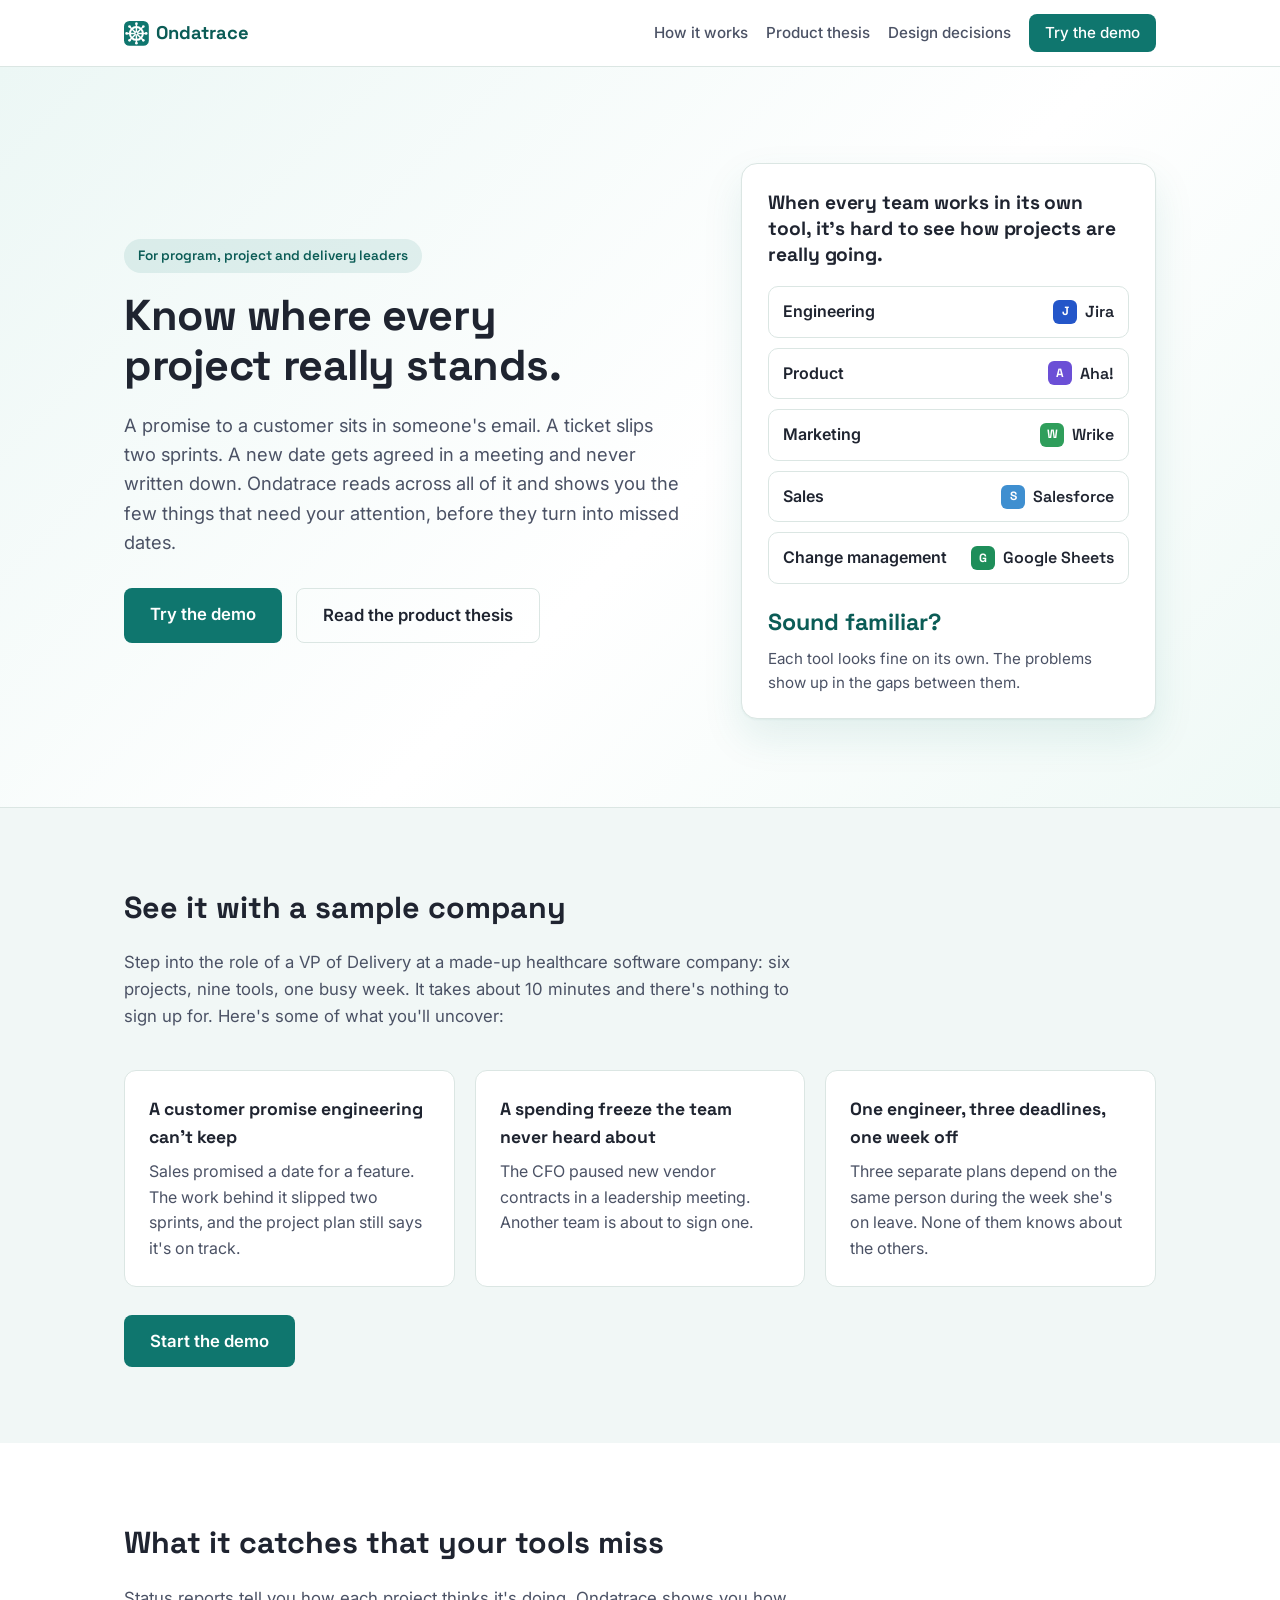
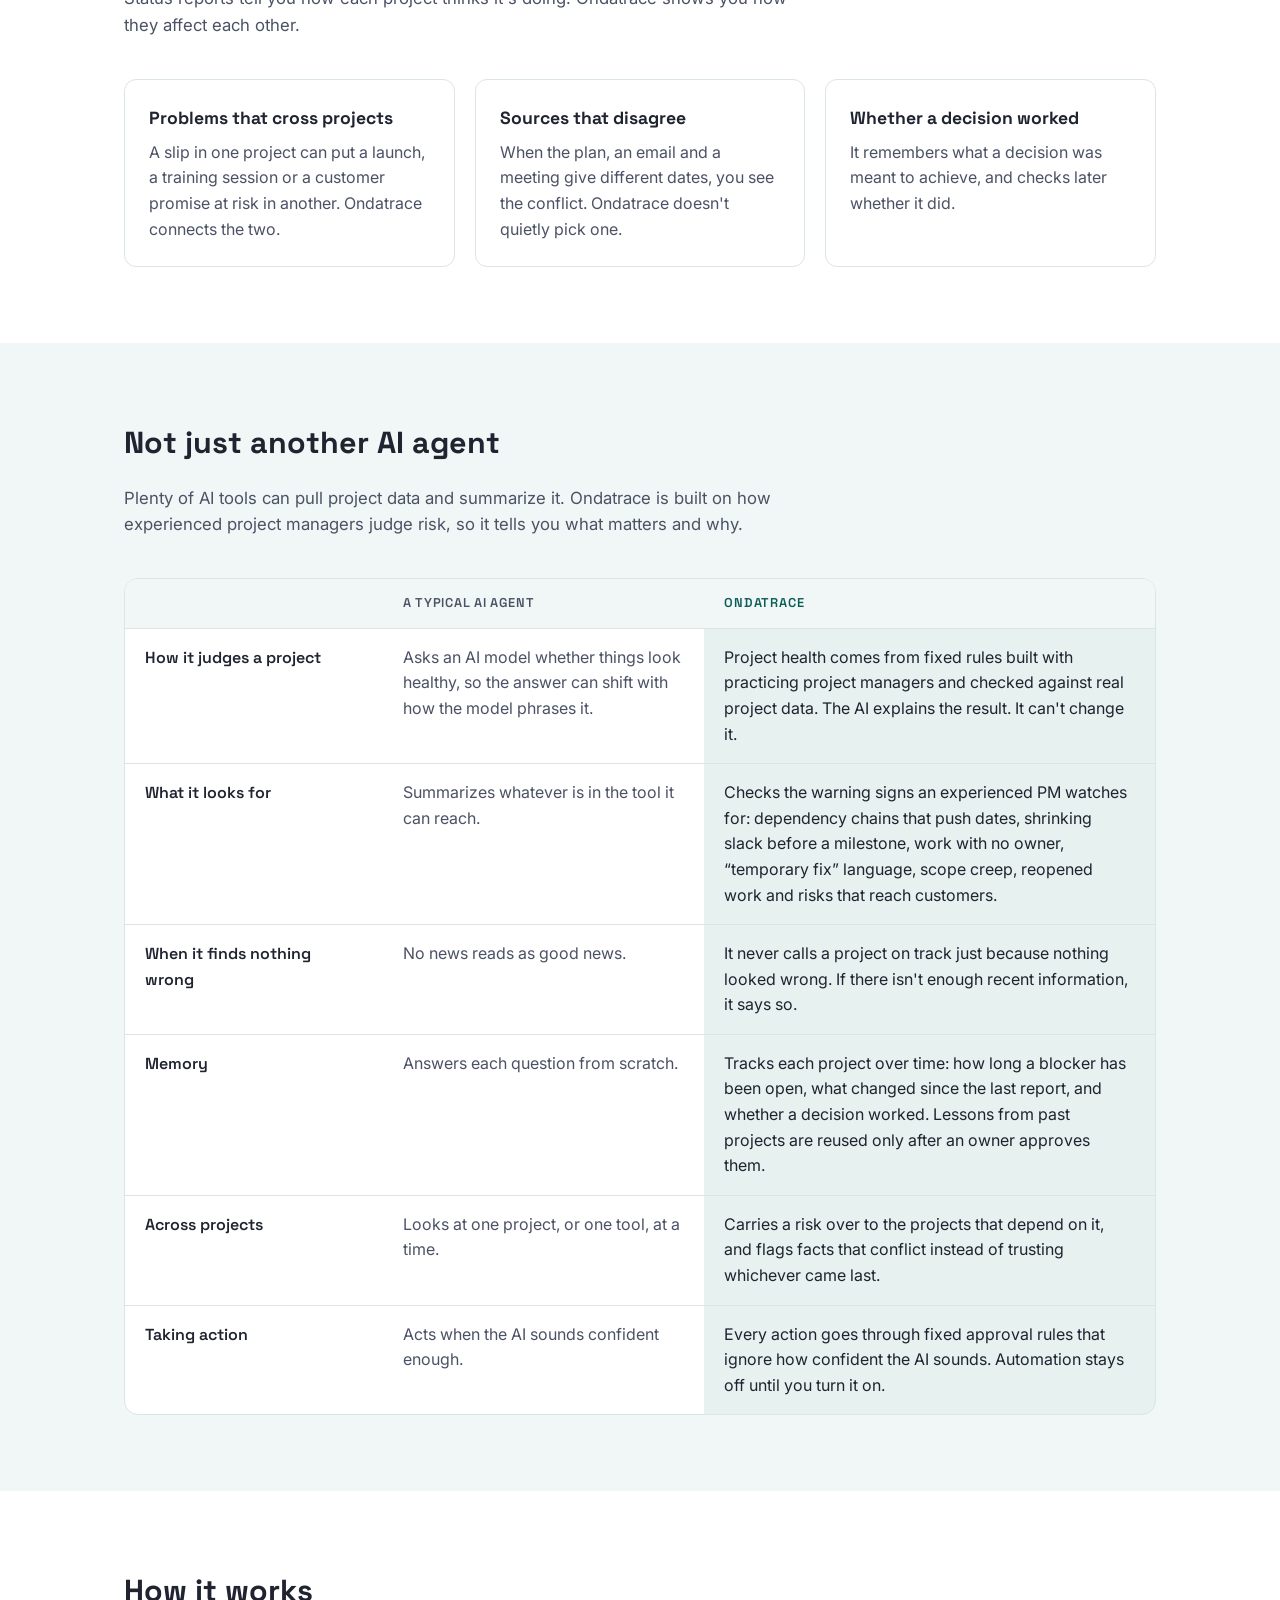
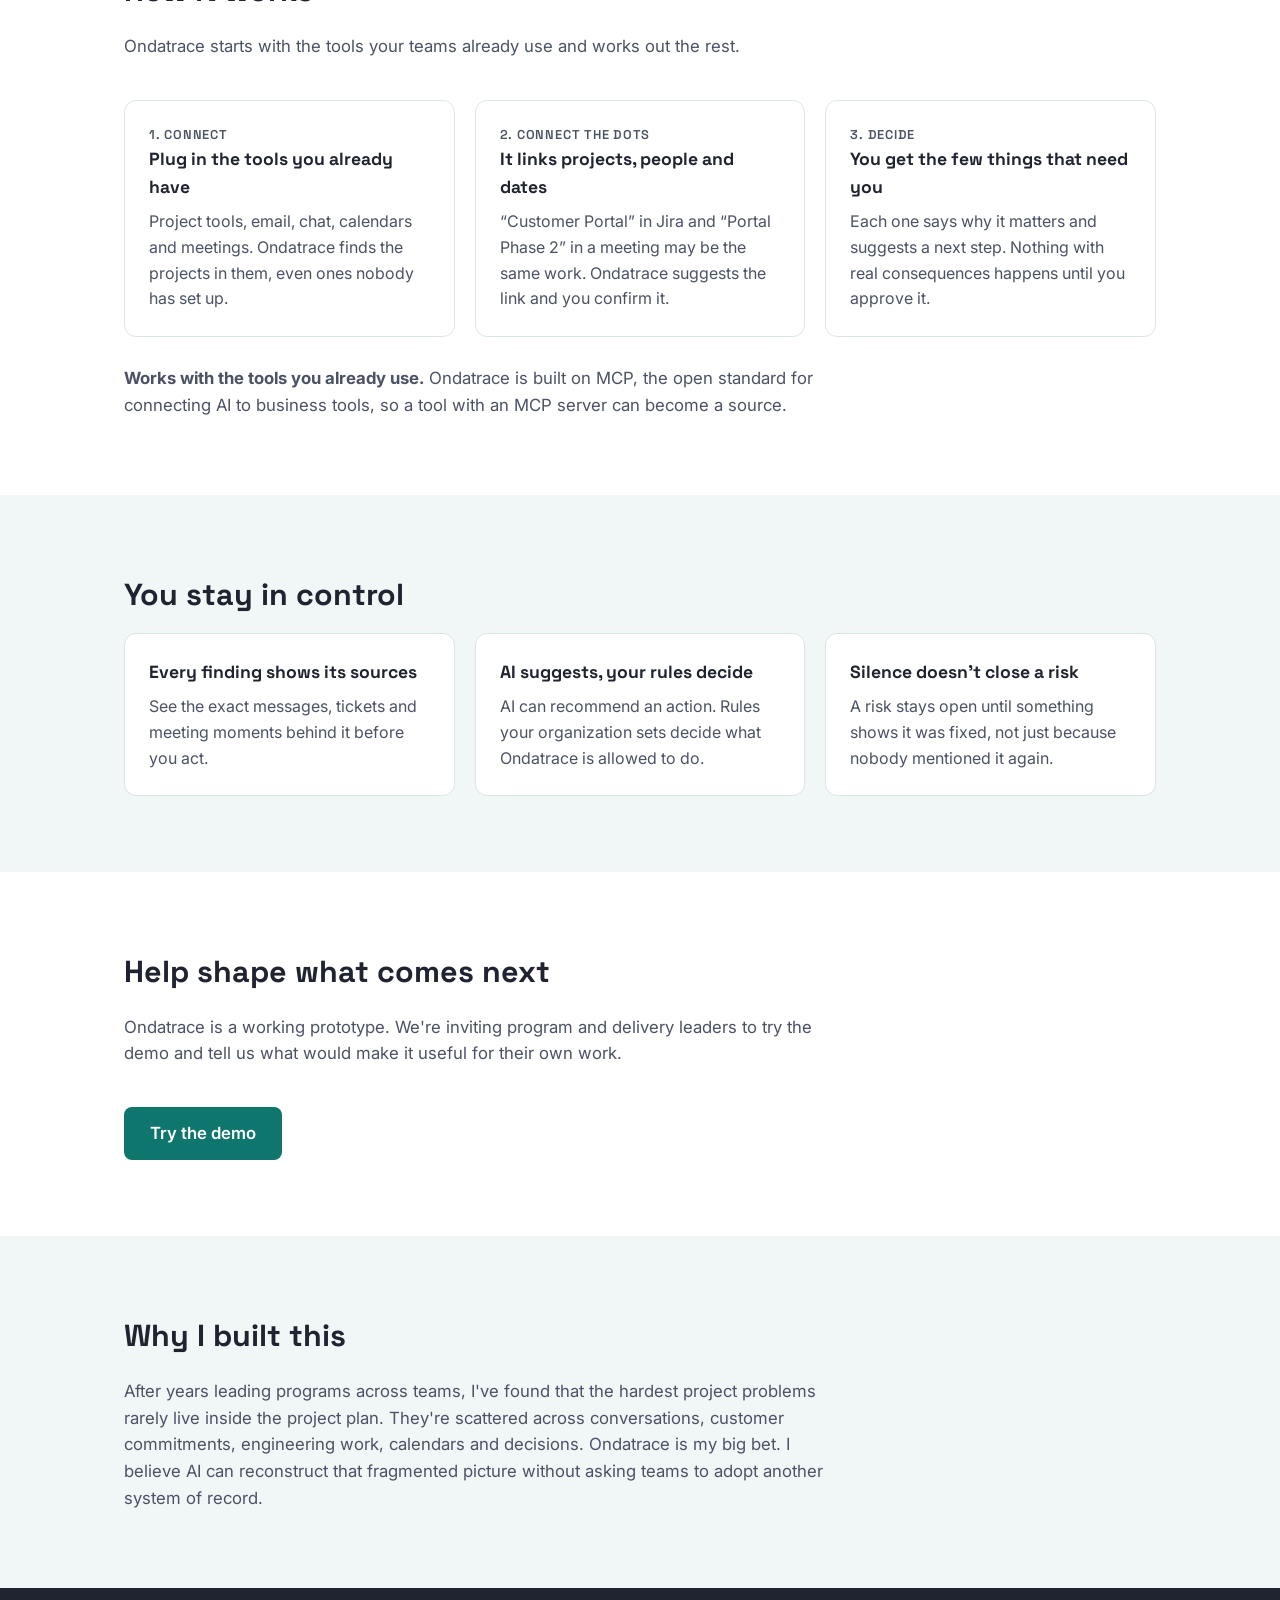
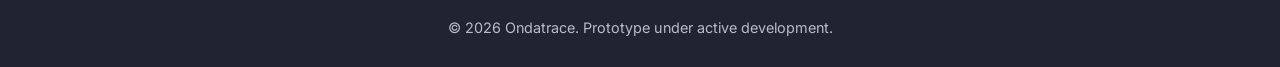
==== commit 59cdf487: "Add "Why I built this" to the bottom of the homepage Co-Authored-By: Claude Opus 5.5 <noreply@anthro" ====
--- a/index.html
+++ b/index.html
@@ -216,6 +216,19 @@
         </div>
       </div>
     </section>
+
+    <section class="section section-alt" id="why">
+      <div class="wrap">
+        <h2>Why I built this</h2>
+        <p class="section-lede" style="margin-bottom:0">
+          After years leading programs across teams, I've found that the hardest project problems
+          rarely live inside the project plan. They're scattered across conversations, customer
+          commitments, engineering work, calendars and decisions. Ondatrace is my big bet. I believe
+          AI can reconstruct that fragmented picture without asking teams to adopt another system of
+          record.
+        </p>
+      </div>
+    </section>
   </main>
 
   <footer class="site-footer">
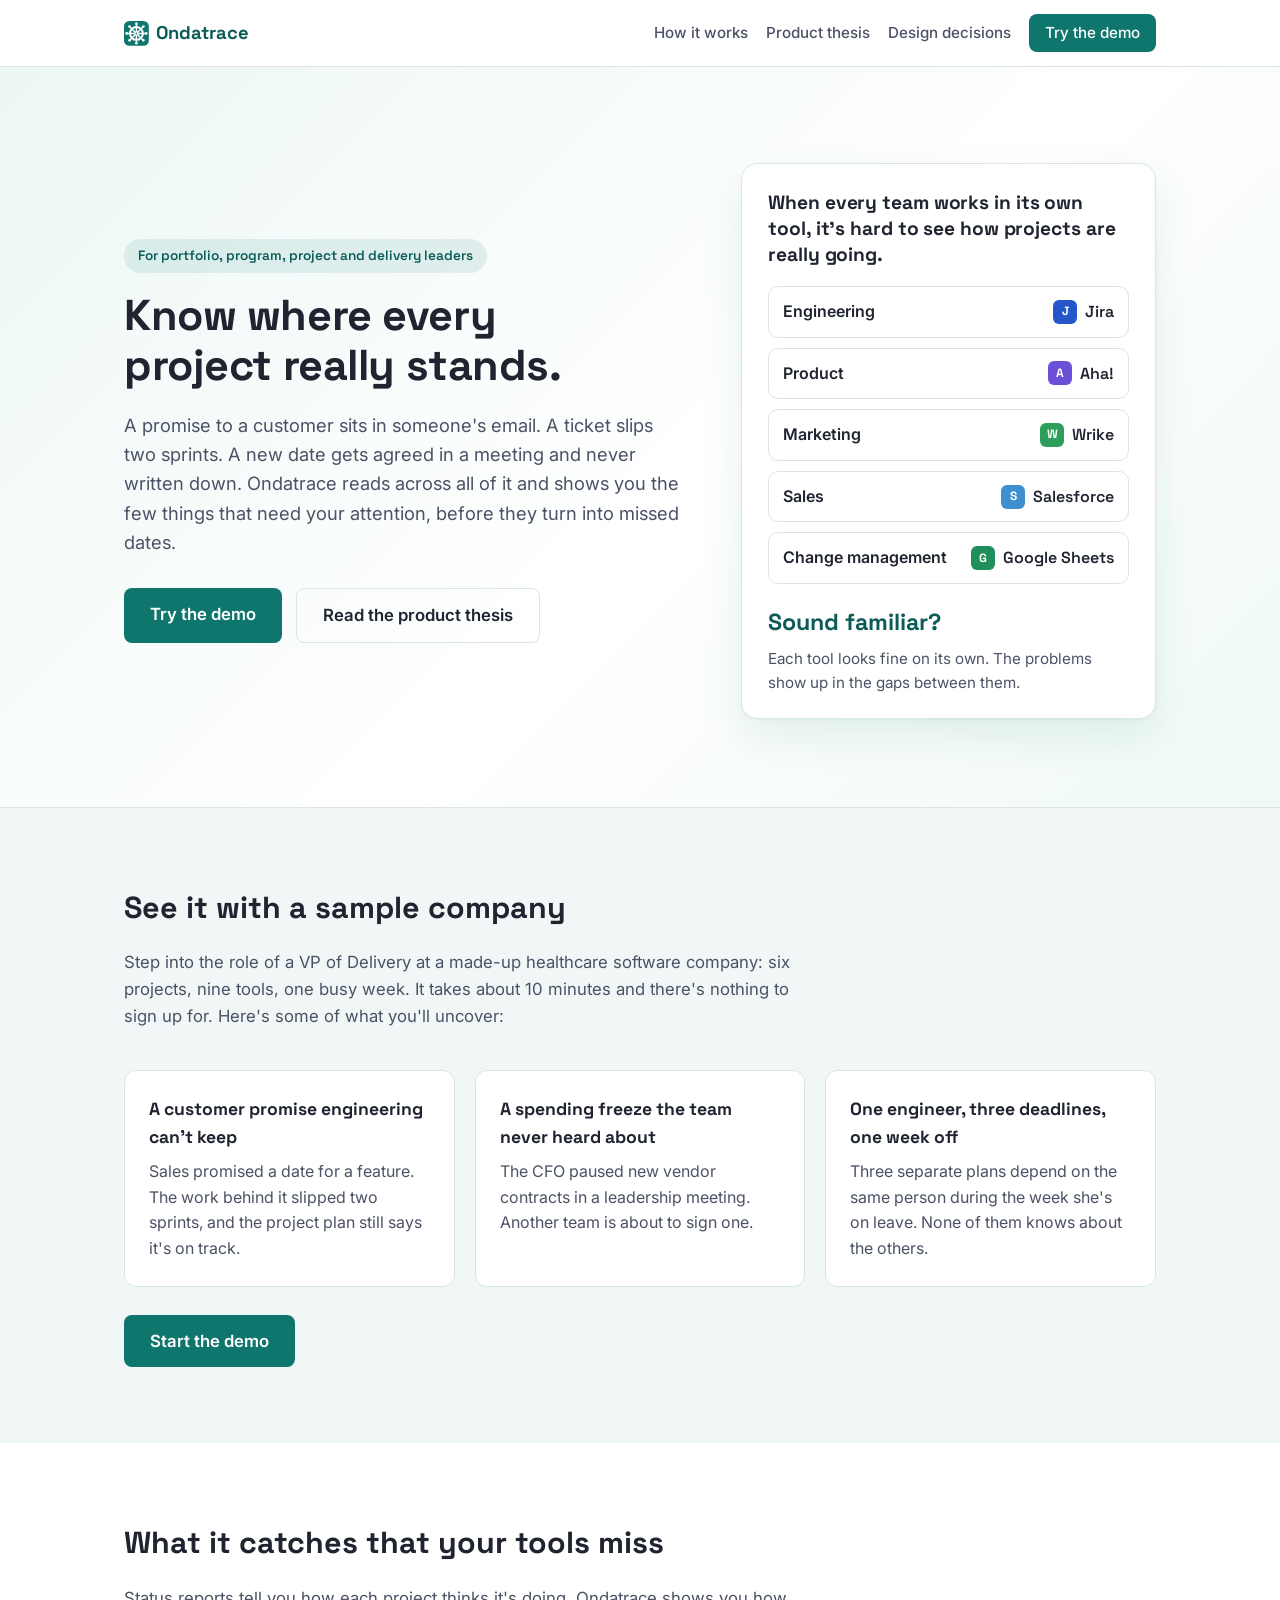
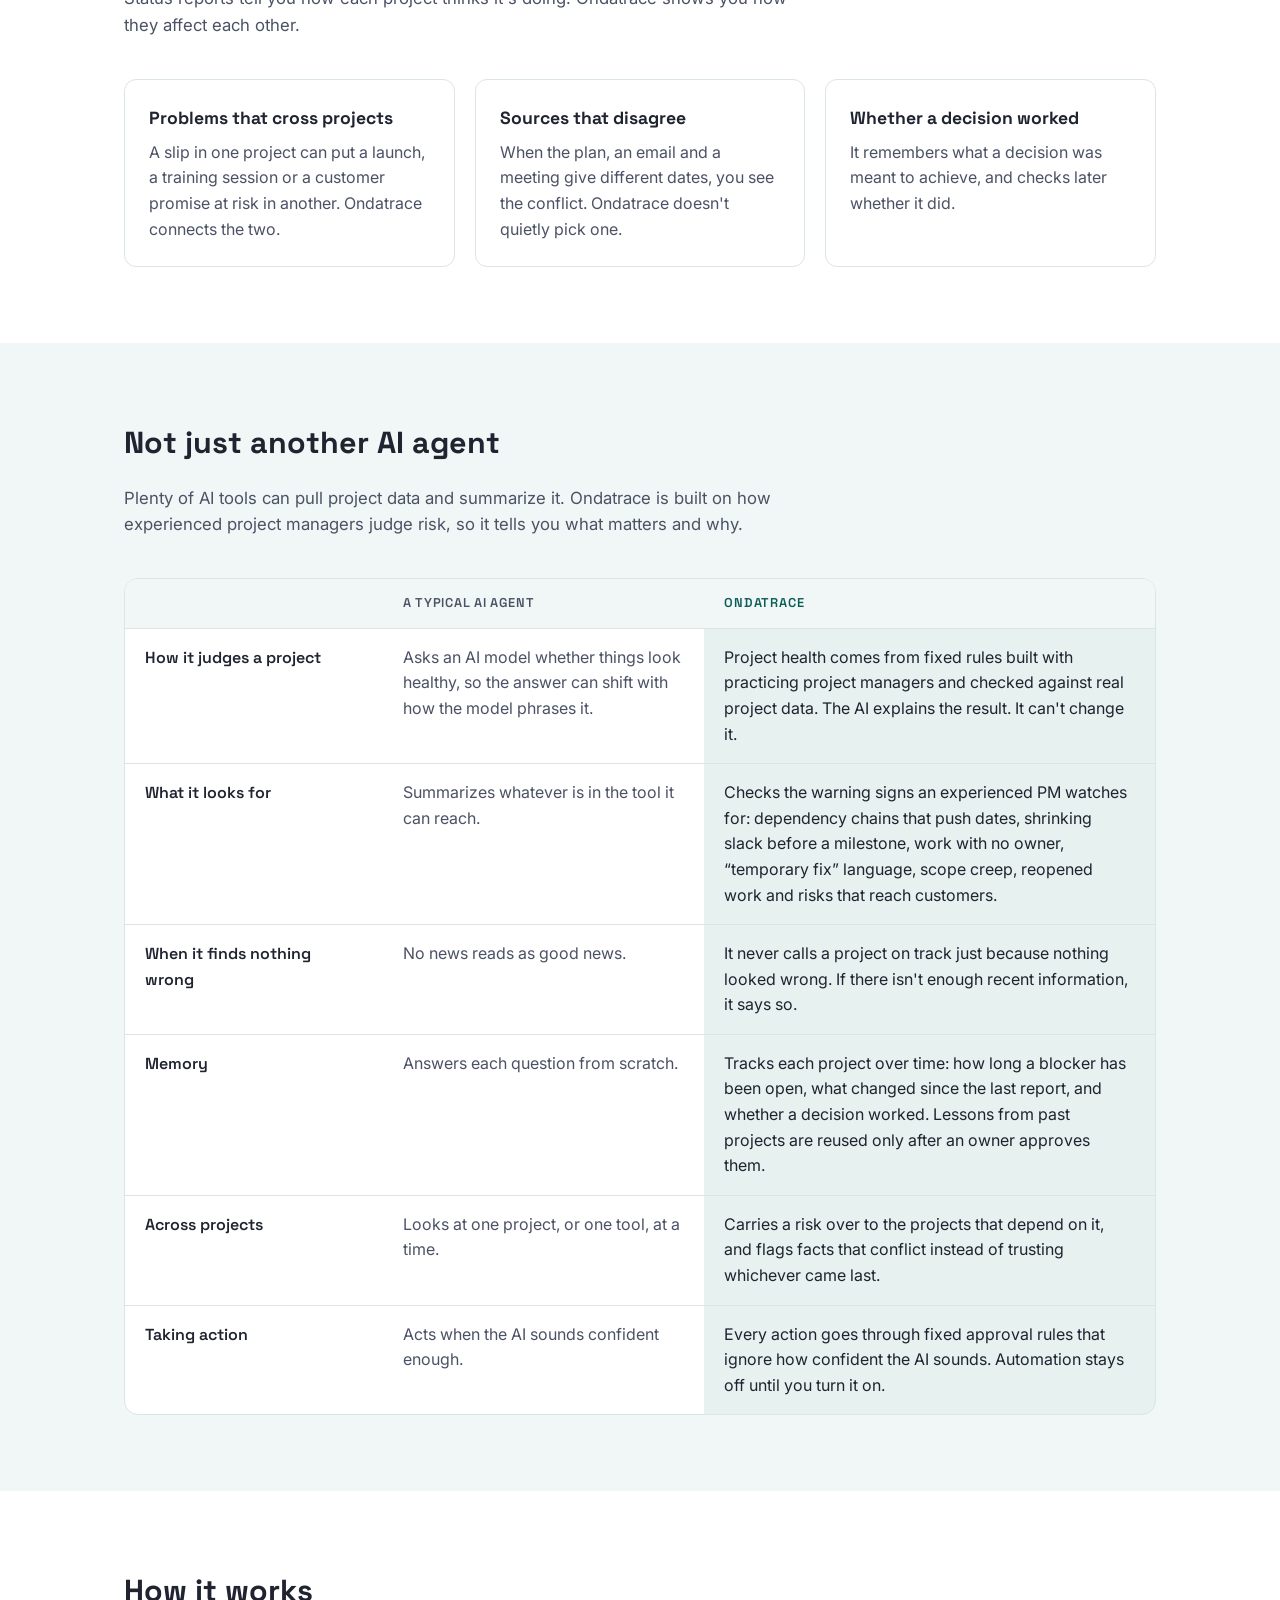
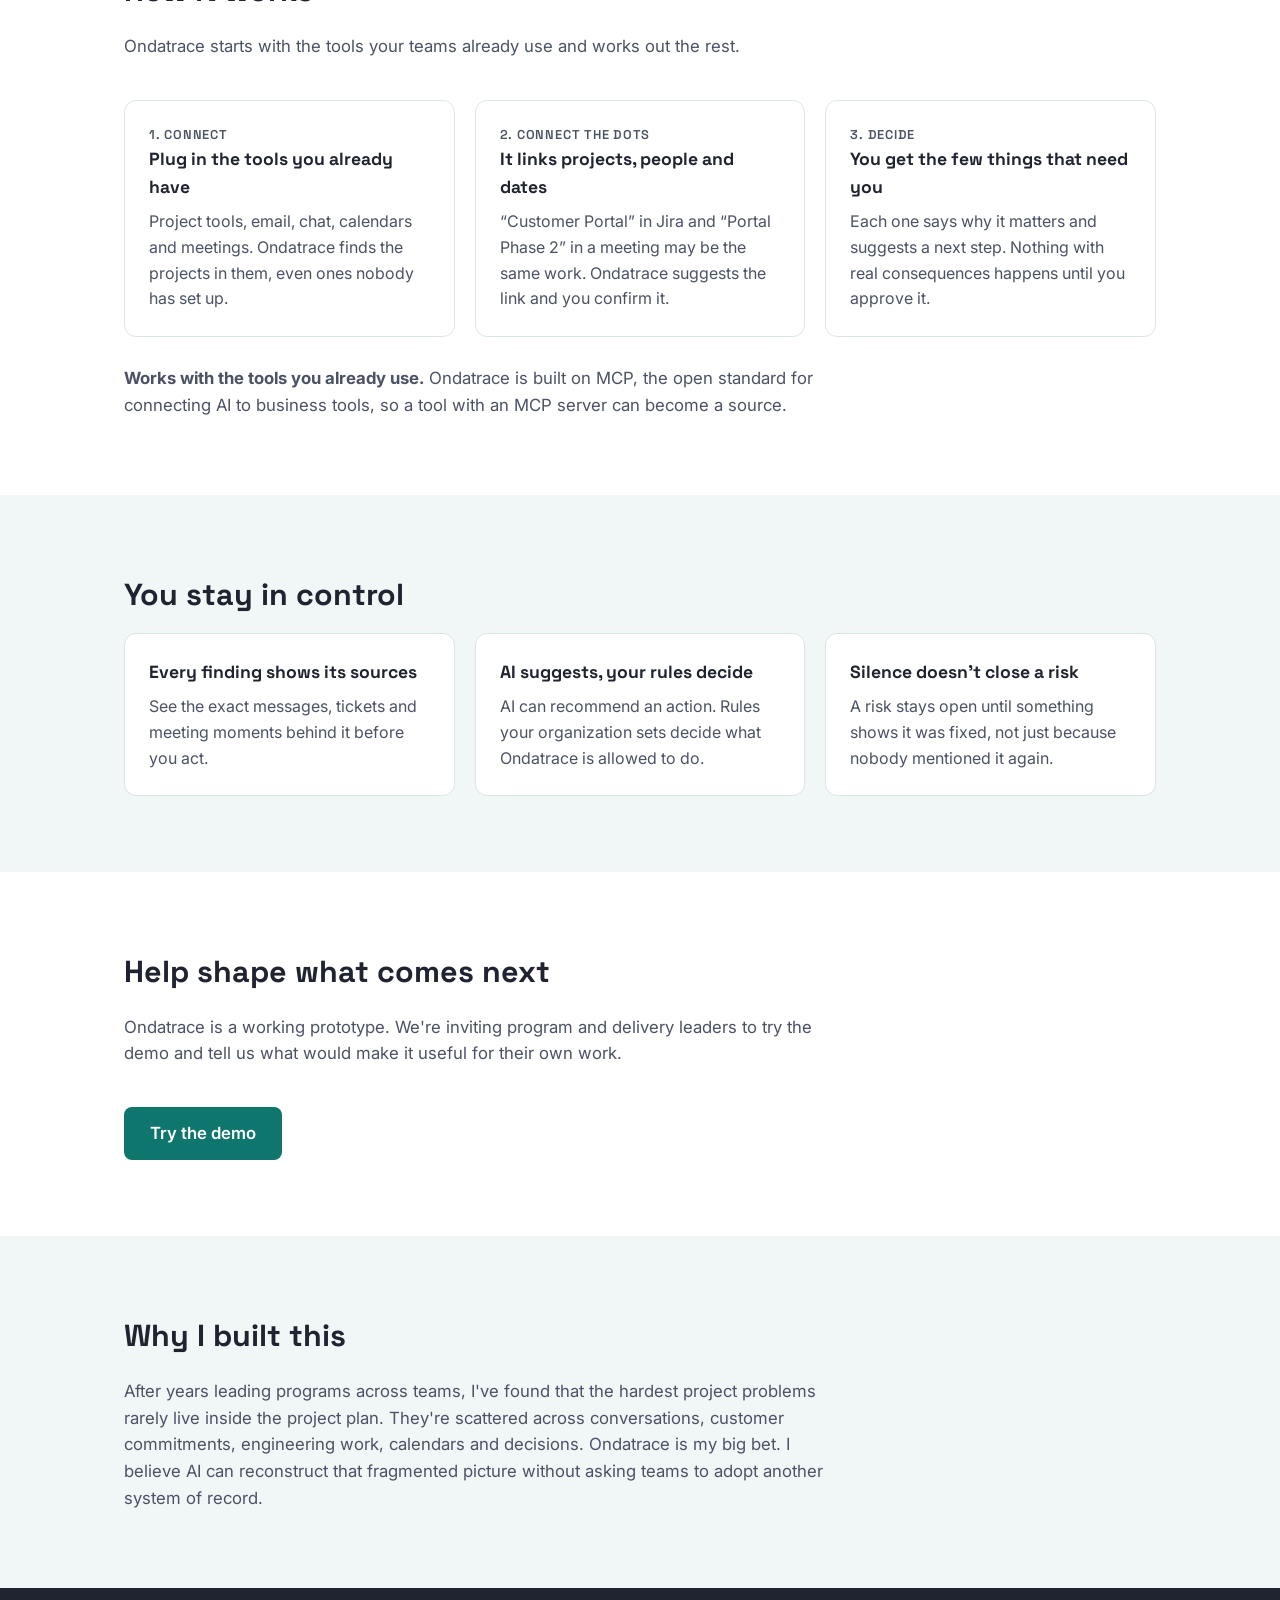
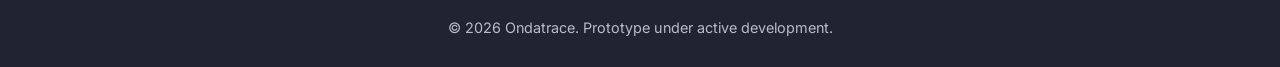
==== commit 9b25f061: "Homepage: add portfolio leaders to the audience line Co-Authored-By: Claude Opus 5.5 <noreply@anthro" ====
--- a/index.html
+++ b/index.html
@@ -31,7 +31,7 @@
     <section class="hero">
       <div class="wrap hero-grid">
         <div class="hero-copy">
-          <p class="hero-eyebrow">For program, project and delivery leaders</p>
+          <p class="hero-eyebrow">For portfolio, program, project and delivery leaders</p>
           <h1>Know where every project really stands.</h1>
           <p class="hero-sub">
             A promise to a customer sits in someone's email. A ticket slips two sprints. A new date
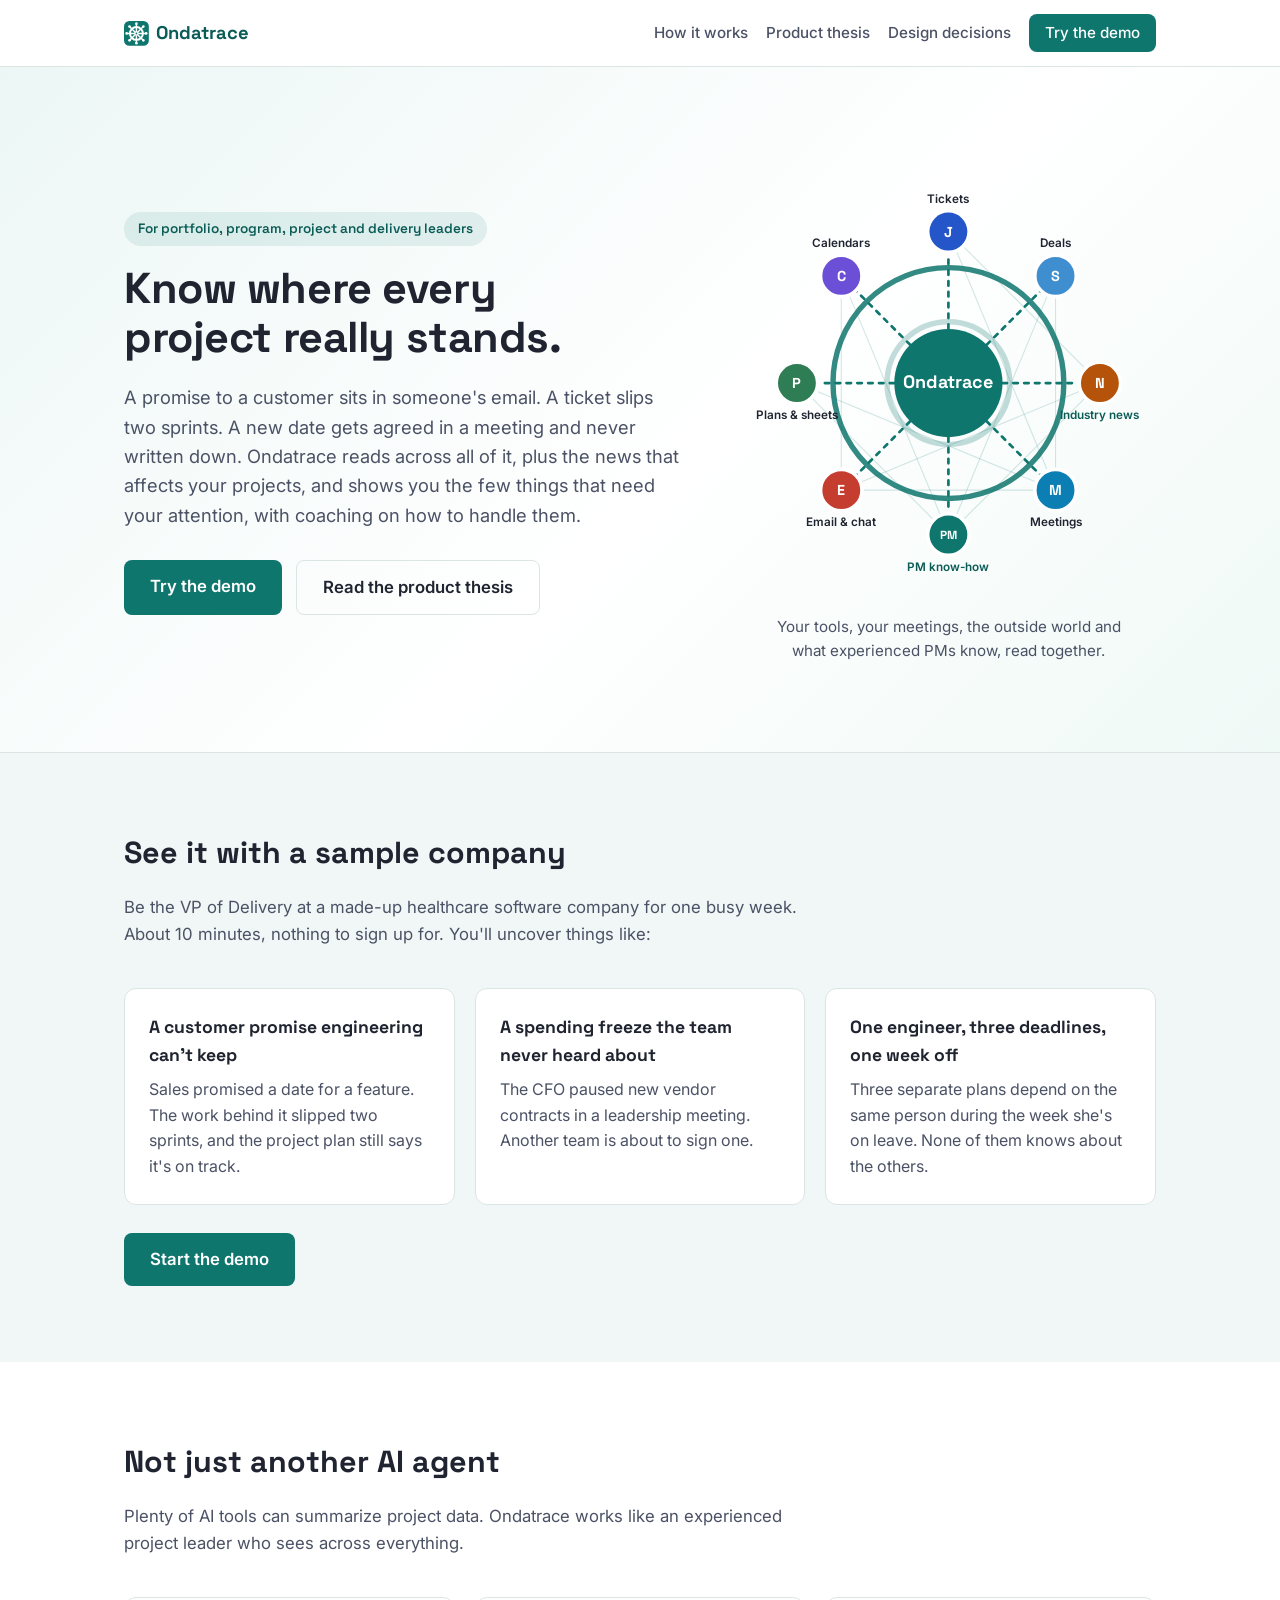
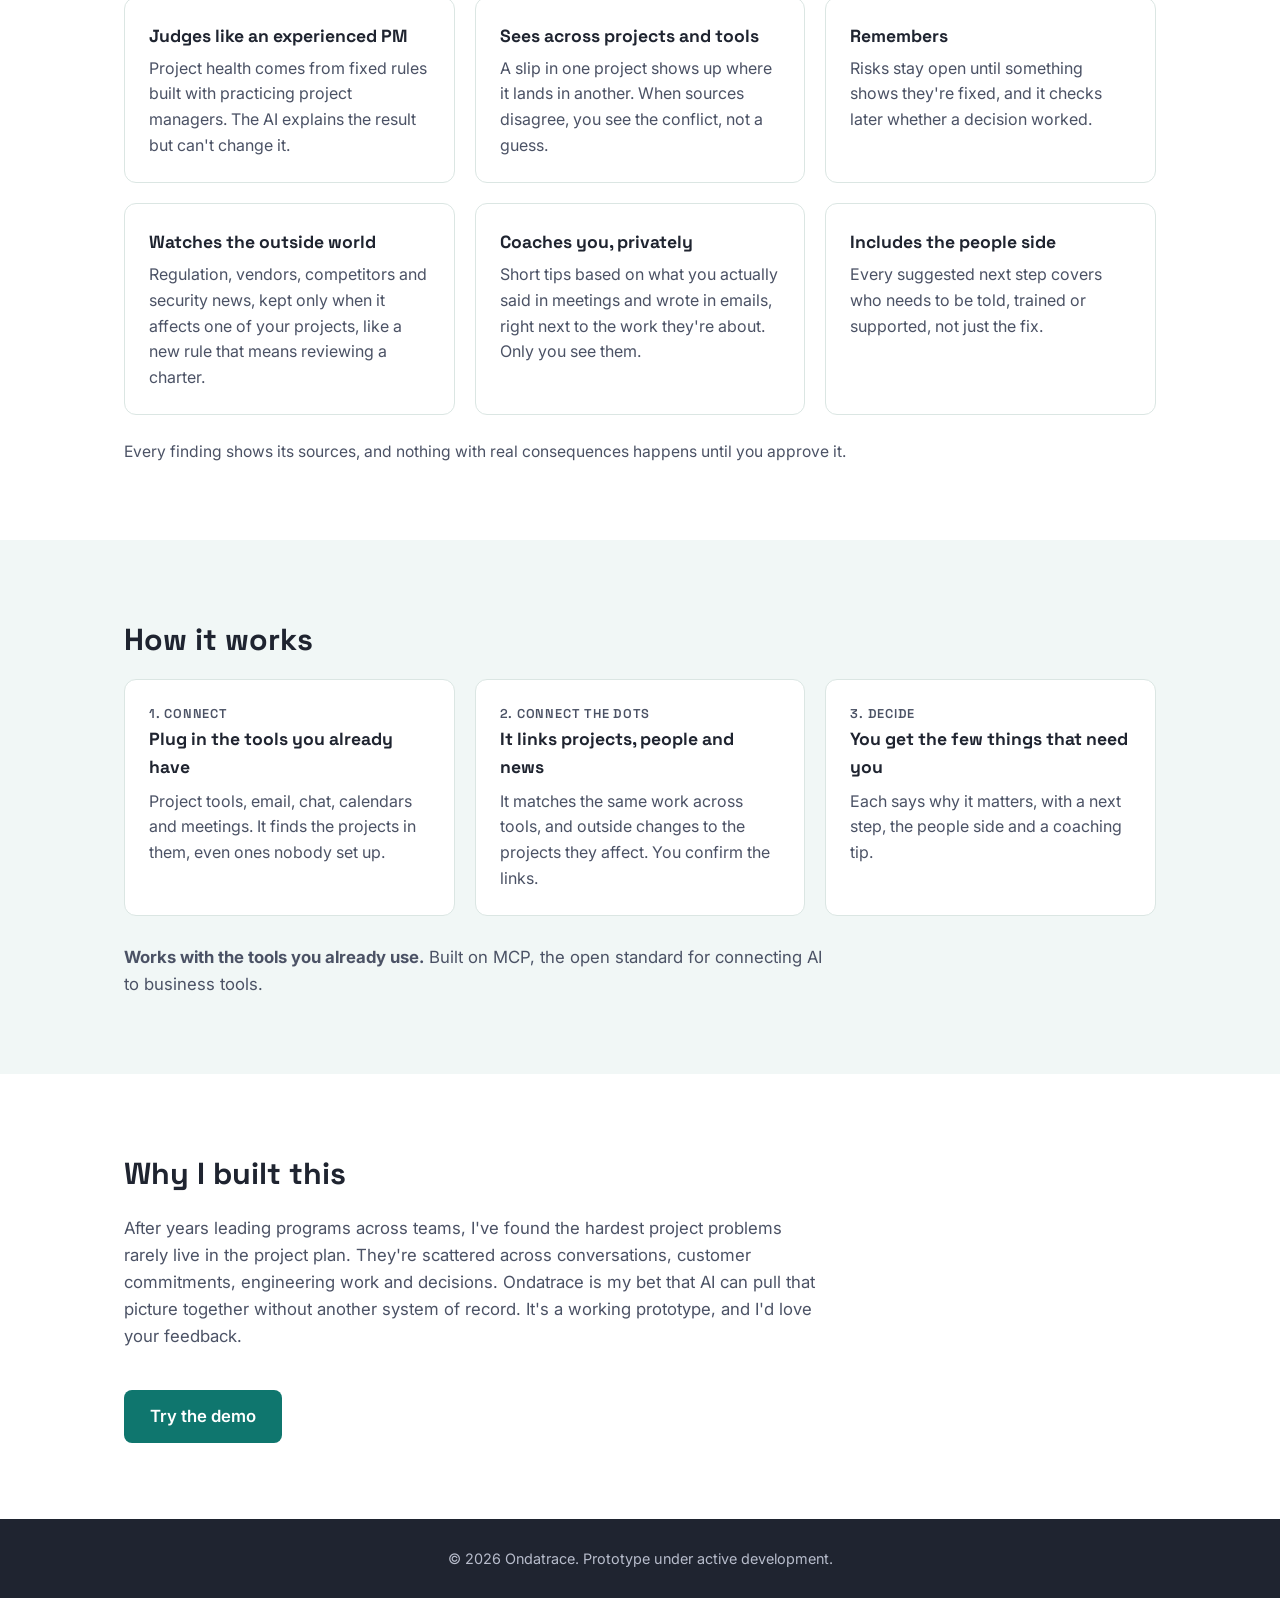
==== commit cd8bfc50: "Landing page: shorter, with a helm network graphic and the new capabilities - Hero graphic: a helm-s" ====
--- a/index.html
+++ b/index.html
@@ -10,7 +10,7 @@
   <link rel="preconnect" href="https://fonts.googleapis.com">
   <link rel="preconnect" href="https://fonts.gstatic.com" crossorigin>
   <link href="https://fonts.googleapis.com/css2?family=Space+Grotesk:wght@500;600;700&family=Inter:wght@400;500;600;700&display=swap" rel="stylesheet">
-  <link rel="stylesheet" href="style.css">
+  <link rel="stylesheet" href="style.css?v=2">
 </head>
 <body>
   <a href="#top" class="skip-link">Skip to main content</a>
@@ -35,8 +35,9 @@
           <h1>Know where every project really stands.</h1>
           <p class="hero-sub">
             A promise to a customer sits in someone's email. A ticket slips two sprints. A new date
-            gets agreed in a meeting and never written down. Ondatrace reads across all of it and
-            shows you the few things that need your attention, before they turn into missed dates.
+            gets agreed in a meeting and never written down. Ondatrace reads across all of it, plus
+            the news that affects your projects, and shows you the few things that need your
+            attention, with coaching on how to handle them.
           </p>
           <div class="hero-ctas">
             <a href="try/" class="btn btn-primary btn-large">Try the demo</a>
@@ -44,18 +45,10 @@
           </div>
         </div>
 
-        <aside class="silo-card" aria-labelledby="silo-title">
-          <h2 class="silo-title" id="silo-title">When every team works in its own tool, it's hard to see how projects are really going.</h2>
-          <ul class="silo-list">
-            <li><span class="silo-team">Engineering</span><span class="silo-tool"><span class="silo-dot" style="background:#2456c9">J</span>Jira</span></li>
-            <li><span class="silo-team">Product</span><span class="silo-tool"><span class="silo-dot" style="background:#6b4fd6">A</span>Aha!</span></li>
-            <li><span class="silo-team">Marketing</span><span class="silo-tool"><span class="silo-dot" style="background:#2f9e5b">W</span>Wrike</span></li>
-            <li><span class="silo-team">Sales</span><span class="silo-tool"><span class="silo-dot" style="background:#3f8fd0">S</span>Salesforce</span></li>
-            <li><span class="silo-team">Change management</span><span class="silo-tool"><span class="silo-dot" style="background:#1e8e5a">G</span>Google Sheets</span></li>
-          </ul>
-          <p class="silo-q">Sound familiar?</p>
-          <p class="silo-foot">Each tool looks fine on its own. The problems show up in the gaps between them.</p>
-        </aside>
+        <figure class="helm-card">
+          <svg class="helm-net" viewBox="-10 -24 460 490" role="img" aria-label="A helm-shaped network with Ondatrace at the center, connected to tickets, deals, industry news, meetings, PM know-how, email and chat, plans and sheets, and calendars."><line class="hn-chord" x1="220.0" y1="52.0" x2="388.0" y2="220.0"/><line class="hn-chord" x1="220.0" y1="52.0" x2="338.8" y2="338.8"/><line class="hn-chord" x1="338.8" y1="101.2" x2="338.8" y2="338.8"/><line class="hn-chord" x1="338.8" y1="101.2" x2="220.0" y2="388.0"/><line class="hn-chord" x1="388.0" y1="220.0" x2="220.0" y2="388.0"/><line class="hn-chord" x1="388.0" y1="220.0" x2="101.2" y2="338.8"/><line class="hn-chord" x1="338.8" y1="338.8" x2="101.2" y2="338.8"/><line class="hn-chord" x1="338.8" y1="338.8" x2="52.0" y2="220.0"/><line class="hn-chord" x1="220.0" y1="388.0" x2="52.0" y2="220.0"/><line class="hn-chord" x1="220.0" y1="388.0" x2="101.2" y2="101.2"/><line class="hn-chord" x1="101.2" y1="338.8" x2="101.2" y2="101.2"/><circle class="hn-rim" cx="220" cy="220" r="128"/><line class="hn-spoke" x1="220.0" y1="160.0" x2="220.0" y2="76.0"/><line class="hn-spoke" x1="262.4" y1="177.6" x2="321.8" y2="118.2"/><line class="hn-spoke" x1="280.0" y1="220.0" x2="364.0" y2="220.0"/><line class="hn-spoke" x1="262.4" y1="262.4" x2="321.8" y2="321.8"/><line class="hn-spoke" x1="220.0" y1="280.0" x2="220.0" y2="364.0"/><line class="hn-spoke" x1="177.6" y1="262.4" x2="118.2" y2="321.8"/><line class="hn-spoke" x1="160.0" y1="220.0" x2="76.0" y2="220.0"/><line class="hn-spoke" x1="177.6" y1="177.6" x2="118.2" y2="118.2"/><g class="hn-node hn-tool"><circle cx="220.0" cy="52.0" r="23" fill="#2456c9"/><text class="hn-letter" x="220.0" y="57.8" font-size="16">J</text><text class="hn-label" x="220.0" y="20.0">Tickets</text></g><g class="hn-node hn-tool"><circle cx="338.8" cy="101.2" r="23" fill="#3f8fd0"/><text class="hn-letter" x="338.8" y="107.0" font-size="16">S</text><text class="hn-label" x="338.8" y="69.2">Deals</text></g><g class="hn-node hn-world"><circle cx="388.0" cy="220.0" r="23" fill="#b45309"/><text class="hn-letter" x="388.0" y="225.8" font-size="16">N</text><text class="hn-label" x="388.0" y="260.0">Industry news</text></g><g class="hn-node hn-tool"><circle cx="338.8" cy="338.8" r="23" fill="#0b7fb3"/><text class="hn-letter" x="338.8" y="344.6" font-size="16">M</text><text class="hn-label" x="338.8" y="378.8">Meetings</text></g><g class="hn-node hn-craft"><circle cx="220.0" cy="388.0" r="23" fill="#0f766e"/><text class="hn-letter" x="220.0" y="392.7" font-size="13">PM</text><text class="hn-label" x="220.0" y="428.0">PM know-how</text></g><g class="hn-node hn-tool"><circle cx="101.2" cy="338.8" r="23" fill="#c43d2f"/><text class="hn-letter" x="101.2" y="344.6" font-size="16">E</text><text class="hn-label" x="101.2" y="378.8">Email & chat</text></g><g class="hn-node hn-tool"><circle cx="52.0" cy="220.0" r="23" fill="#2f7d54"/><text class="hn-letter" x="52.0" y="225.8" font-size="16">P</text><text class="hn-label" x="52.0" y="260.0">Plans & sheets</text></g><g class="hn-node hn-tool"><circle cx="101.2" cy="101.2" r="23" fill="#6b4fd6"/><text class="hn-letter" x="101.2" y="107.0" font-size="16">C</text><text class="hn-label" x="101.2" y="69.2">Calendars</text></g><circle class="hn-hub-ring" cx="220" cy="220" r="68"/><circle class="hn-hub" cx="220" cy="220" r="60"/><text class="hn-name" x="220" y="226">Ondatrace</text></svg>
+          <figcaption>Your tools, your meetings, the outside world and what experienced PMs know, read together.</figcaption>
+        </figure>
       </div>
     </section>
 
@@ -63,9 +56,8 @@
       <div class="wrap">
         <h2>See it with a sample company</h2>
         <p class="section-lede">
-          Step into the role of a VP of Delivery at a made-up healthcare software company: six
-          projects, nine tools, one busy week. It takes about 10 minutes and there's nothing to sign
-          up for. Here's some of what you'll uncover:
+          Be the VP of Delivery at a made-up healthcare software company for one busy week. About
+          10 minutes, nothing to sign up for. You'll uncover things like:
         </p>
         <div class="cards cards-3">
           <div class="card">
@@ -87,146 +79,82 @@
       </div>
     </section>
 
-    <section class="section" id="different">
+    <section class="section" id="not-an-agent">
       <div class="wrap">
-        <h2>What it catches that your tools miss</h2>
+        <h2>Not just another AI agent</h2>
         <p class="section-lede">
-          Status reports tell you how each project thinks it's doing. Ondatrace shows you how they
-          affect each other.
+          Plenty of AI tools can summarize project data. Ondatrace works like an experienced project
+          leader who sees across everything.
         </p>
-        <div class="cards cards-3">
+        <div class="cards cards-3 callouts">
           <div class="card">
-            <h3>Problems that cross projects</h3>
-            <p>A slip in one project can put a launch, a training session or a customer promise at risk in another. Ondatrace connects the two.</p>
+            <h3>Judges like an experienced PM</h3>
+            <p>Project health comes from fixed rules built with practicing project managers. The AI explains the result but can't change it.</p>
           </div>
           <div class="card">
-            <h3>Sources that disagree</h3>
-            <p>When the plan, an email and a meeting give different dates, you see the conflict. Ondatrace doesn't quietly pick one.</p>
+            <h3>Sees across projects and tools</h3>
+            <p>A slip in one project shows up where it lands in another. When sources disagree, you see the conflict, not a guess.</p>
           </div>
           <div class="card">
-            <h3>Whether a decision worked</h3>
-            <p>It remembers what a decision was meant to achieve, and checks later whether it did.</p>
+            <h3>Remembers</h3>
+            <p>Risks stay open until something shows they're fixed, and it checks later whether a decision worked.</p>
+          </div>
+          <div class="card">
+            <h3>Watches the outside world</h3>
+            <p>Regulation, vendors, competitors and security news, kept only when it affects one of your projects, like a new rule that means reviewing a charter.</p>
+          </div>
+          <div class="card">
+            <h3>Coaches you, privately</h3>
+            <p>Short tips based on what you actually said in meetings and wrote in emails, right next to the work they're about. Only you see them.</p>
+          </div>
+          <div class="card">
+            <h3>Includes the people side</h3>
+            <p>Every suggested next step covers who needs to be told, trained or supported, not just the fix.</p>
           </div>
         </div>
+        <p class="section-note">Every finding shows its sources, and nothing with real consequences happens until you approve it.</p>
       </div>
     </section>
 
-    <section class="section section-alt" id="not-an-agent">
-      <div class="wrap">
-        <h2>Not just another AI agent</h2>
-        <p class="section-lede">
-          Plenty of AI tools can pull project data and summarize it. Ondatrace is built on how
-          experienced project managers judge risk, so it tells you what matters and why.
-        </p>
-        <div class="cmp" role="table" aria-label="How Ondatrace differs from a typical AI agent">
-          <div class="cmp-head" aria-hidden="true"><span></span><span>A typical AI agent</span><span>Ondatrace</span></div>
-          <div class="cmp-row">
-            <p class="cmp-topic">How it judges a project</p>
-            <p class="cmp-them"><span class="cmp-label">A typical AI agent</span>Asks an AI model whether things look healthy, so the answer can shift with how the model phrases it.</p>
-            <p class="cmp-us"><span class="cmp-label">Ondatrace</span>Project health comes from fixed rules built with practicing project managers and checked against real project data. The AI explains the result. It can't change it.</p>
-          </div>
-          <div class="cmp-row">
-            <p class="cmp-topic">What it looks for</p>
-            <p class="cmp-them"><span class="cmp-label">A typical AI agent</span>Summarizes whatever is in the tool it can reach.</p>
-            <p class="cmp-us"><span class="cmp-label">Ondatrace</span>Checks the warning signs an experienced PM watches for: dependency chains that push dates, shrinking slack before a milestone, work with no owner, “temporary fix” language, scope creep, reopened work and risks that reach customers.</p>
-          </div>
-          <div class="cmp-row">
-            <p class="cmp-topic">When it finds nothing wrong</p>
-            <p class="cmp-them"><span class="cmp-label">A typical AI agent</span>No news reads as good news.</p>
-            <p class="cmp-us"><span class="cmp-label">Ondatrace</span>It never calls a project on track just because nothing looked wrong. If there isn't enough recent information, it says so.</p>
-          </div>
-          <div class="cmp-row">
-            <p class="cmp-topic">Memory</p>
-            <p class="cmp-them"><span class="cmp-label">A typical AI agent</span>Answers each question from scratch.</p>
-            <p class="cmp-us"><span class="cmp-label">Ondatrace</span>Tracks each project over time: how long a blocker has been open, what changed since the last report, and whether a decision worked. Lessons from past projects are reused only after an owner approves them.</p>
-          </div>
-          <div class="cmp-row">
-            <p class="cmp-topic">Across projects</p>
-            <p class="cmp-them"><span class="cmp-label">A typical AI agent</span>Looks at one project, or one tool, at a time.</p>
-            <p class="cmp-us"><span class="cmp-label">Ondatrace</span>Carries a risk over to the projects that depend on it, and flags facts that conflict instead of trusting whichever came last.</p>
-          </div>
-          <div class="cmp-row">
-            <p class="cmp-topic">Taking action</p>
-            <p class="cmp-them"><span class="cmp-label">A typical AI agent</span>Acts when the AI sounds confident enough.</p>
-            <p class="cmp-us"><span class="cmp-label">Ondatrace</span>Every action goes through fixed approval rules that ignore how confident the AI sounds. Automation stays off until you turn it on.</p>
-          </div>
-        </div>
-      </div>
-    </section>
-
-    <section class="section" id="how">
+    <section class="section section-alt" id="how">
       <div class="wrap">
         <h2>How it works</h2>
-        <p class="section-lede">
-          Ondatrace starts with the tools your teams already use and works out the rest.
-        </p>
         <div class="cards cards-3">
           <div class="card">
             <p class="eyebrow">1. Connect</p>
             <h3>Plug in the tools you already have</h3>
-            <p>Project tools, email, chat, calendars and meetings. Ondatrace finds the projects in them, even ones nobody has set up.</p>
+            <p>Project tools, email, chat, calendars and meetings. It finds the projects in them, even ones nobody set up.</p>
           </div>
           <div class="card">
             <p class="eyebrow">2. Connect the dots</p>
-            <h3>It links projects, people and dates</h3>
-            <p>“Customer Portal” in Jira and “Portal Phase 2” in a meeting may be the same work. Ondatrace suggests the link and you confirm it.</p>
+            <h3>It links projects, people and news</h3>
+            <p>It matches the same work across tools, and outside changes to the projects they affect. You confirm the links.</p>
           </div>
           <div class="card">
             <p class="eyebrow">3. Decide</p>
             <h3>You get the few things that need you</h3>
-            <p>Each one says why it matters and suggests a next step. Nothing with real consequences happens until you approve it.</p>
+            <p>Each says why it matters, with a next step, the people side and a coaching tip.</p>
           </div>
         </div>
         <p class="section-lede" style="margin:28px 0 0">
-          <strong>Works with the tools you already use.</strong> Ondatrace is built on MCP, the open
-          standard for connecting AI to business tools, so a tool with an MCP server can become a source.
+          <strong>Works with the tools you already use.</strong> Built on MCP, the open standard for
+          connecting AI to business tools.
         </p>
       </div>
     </section>
 
-    <section class="section section-alt">
+    <section class="section cta-band" id="why">
       <div class="wrap">
-        <h2>You stay in control</h2>
-        <div class="cards cards-3">
-          <div class="card">
-            <h3>Every finding shows its sources</h3>
-            <p>See the exact messages, tickets and meeting moments behind it before you act.</p>
-          </div>
-          <div class="card">
-            <h3>AI suggests, your rules decide</h3>
-            <p>AI can recommend an action. Rules your organization sets decide what Ondatrace is allowed to do.</p>
-          </div>
-          <div class="card">
-            <h3>Silence doesn't close a risk</h3>
-            <p>A risk stays open until something shows it was fixed, not just because nobody mentioned it again.</p>
-          </div>
-        </div>
-      </div>
-    </section>
-
-    <section class="section cta-band">
-      <div class="wrap">
-        <h2>Help shape what comes next</h2>
+        <h2>Why I built this</h2>
         <p class="section-lede">
-          Ondatrace is a working prototype. We're inviting program and delivery leaders to try the
-          demo and tell us what would make it useful for their own work.
+          After years leading programs across teams, I've found the hardest project problems rarely
+          live in the project plan. They're scattered across conversations, customer commitments,
+          engineering work and decisions. Ondatrace is my bet that AI can pull that picture together
+          without another system of record. It's a working prototype, and I'd love your feedback.
         </p>
         <div class="hero-ctas">
           <a href="try/" class="btn btn-primary btn-large">Try the demo</a>
         </div>
-      </div>
-    </section>
-
-    <section class="section section-alt" id="why">
-      <div class="wrap">
-        <h2>Why I built this</h2>
-        <p class="section-lede" style="margin-bottom:0">
-          After years leading programs across teams, I've found that the hardest project problems
-          rarely live inside the project plan. They're scattered across conversations, customer
-          commitments, engineering work, calendars and decisions. Ondatrace is my big bet. I believe
-          AI can reconstruct that fragmented picture without asking teams to adopt another system of
-          record.
-        </p>
       </div>
     </section>
   </main>
--- a/style.css
+++ b/style.css
@@ -793,3 +793,23 @@
   .cmp-us .cmp-label { color: var(--accent-ink); }
   .cmp-us { padding-bottom: 16px !important; }
 }
+
+/* ---------- helm network (hero) ---------- */
+.helm-card { margin: 0; display: grid; gap: 10px; justify-items: center; }
+.helm-net { width: 100%; max-width: 460px; height: auto; overflow: visible; }
+.hn-chord { stroke: var(--primary); stroke-opacity: 0.18; stroke-width: 1.2; }
+.hn-rim { fill: none; stroke: var(--primary); stroke-width: 6; stroke-opacity: 0.85; }
+.hn-spoke { stroke: var(--primary); stroke-width: 3; stroke-linecap: round; stroke-dasharray: 5 7; animation: hn-flow 2.8s linear infinite; }
+.hn-hub-ring { fill: none; stroke: var(--primary); stroke-opacity: 0.25; stroke-width: 6; }
+.hn-hub { fill: var(--primary); }
+.hn-name { fill: #ffffff; font-family: var(--font-display); font-weight: 700; font-size: 20px; text-anchor: middle; }
+.hn-letter { fill: #ffffff; font-family: var(--font-display); font-weight: 700; text-anchor: middle; }
+.hn-label { fill: var(--ink); font-family: var(--font-body); font-weight: 600; font-size: 13px; text-anchor: middle; }
+.hn-world .hn-label, .hn-craft .hn-label { fill: var(--accent-ink); }
+.hn-node circle { stroke: var(--bg); stroke-width: 4; }
+.helm-card figcaption { color: var(--ink-soft); font-size: 0.95rem; text-align: center; max-width: 380px; }
+@keyframes hn-flow { to { stroke-dashoffset: -24; } }
+@media (prefers-reduced-motion: reduce) { .hn-spoke { animation: none; } }
+@media (max-width: 900px) { .helm-net { max-width: 380px; } }
+.callouts .card h3 { margin-bottom: 6px; }
+.section-note { margin: 24px 0 0; color: var(--ink-soft); font-size: 0.98rem; }
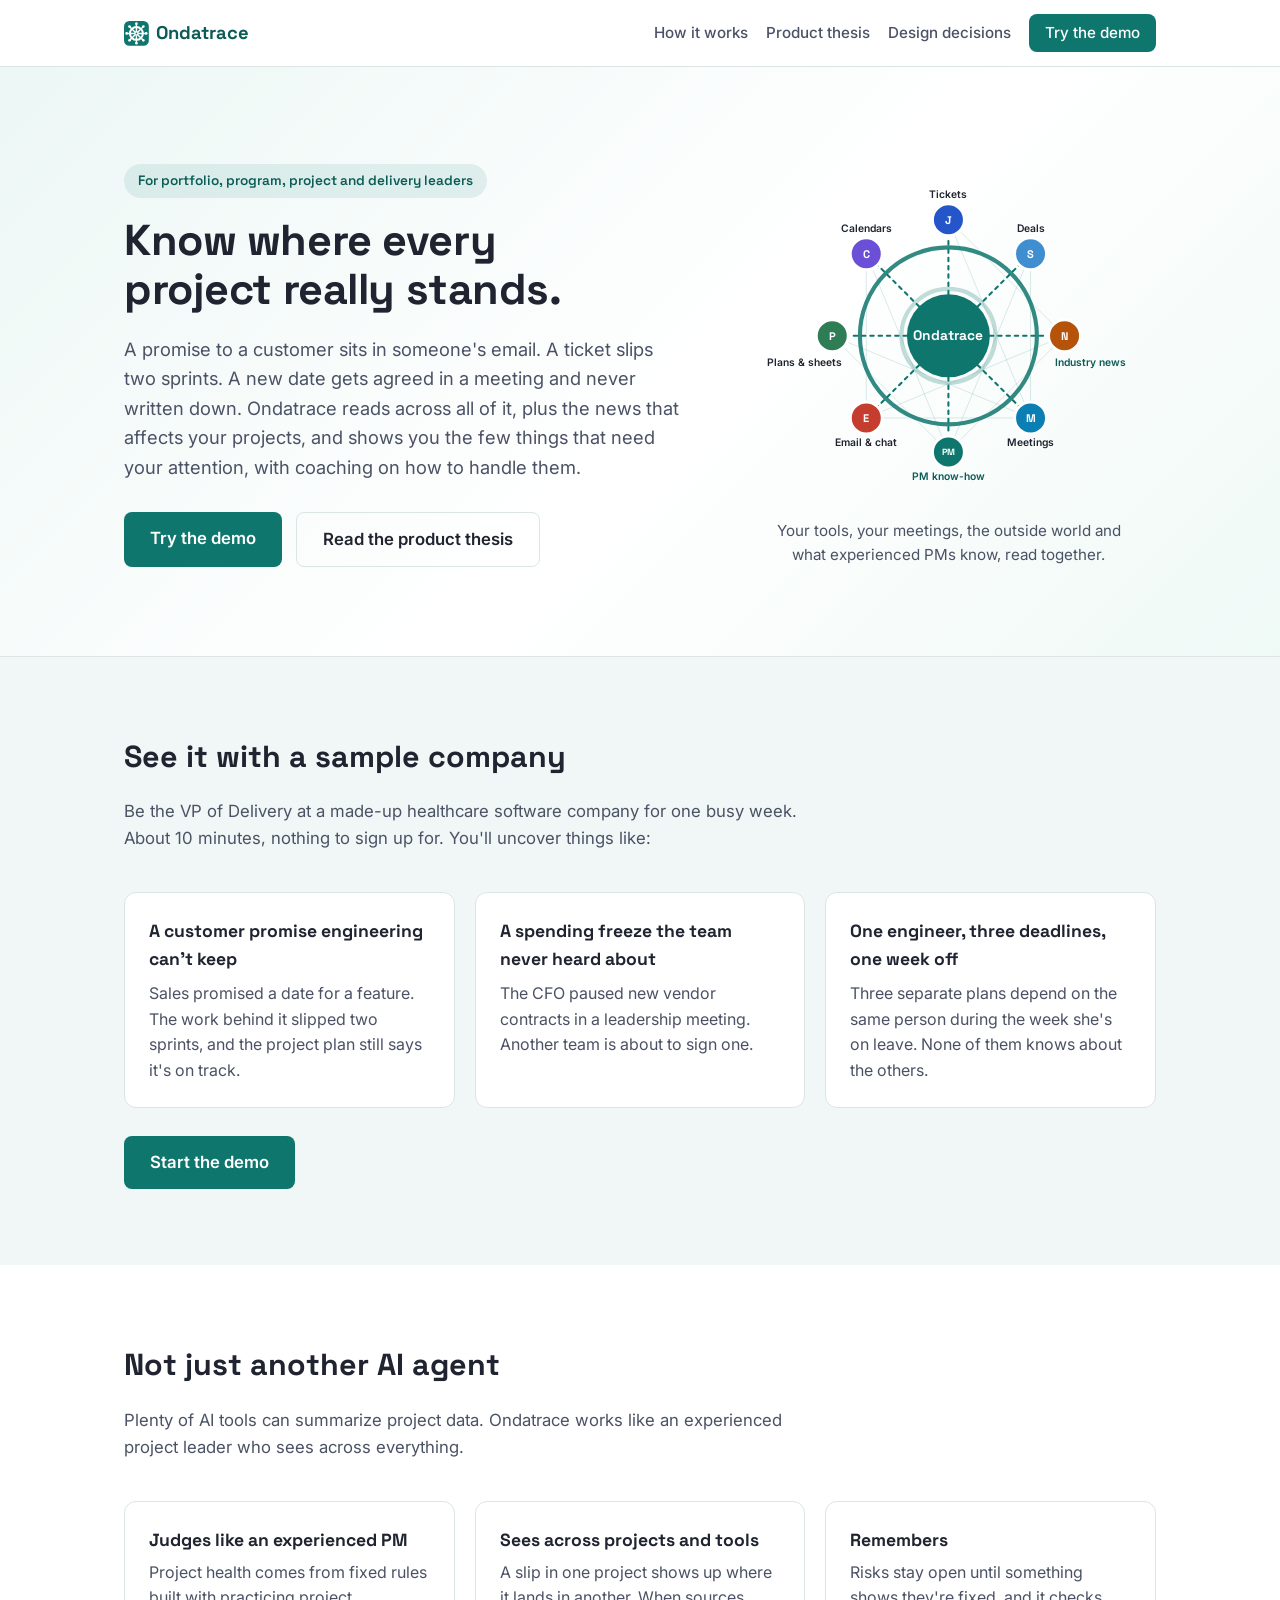
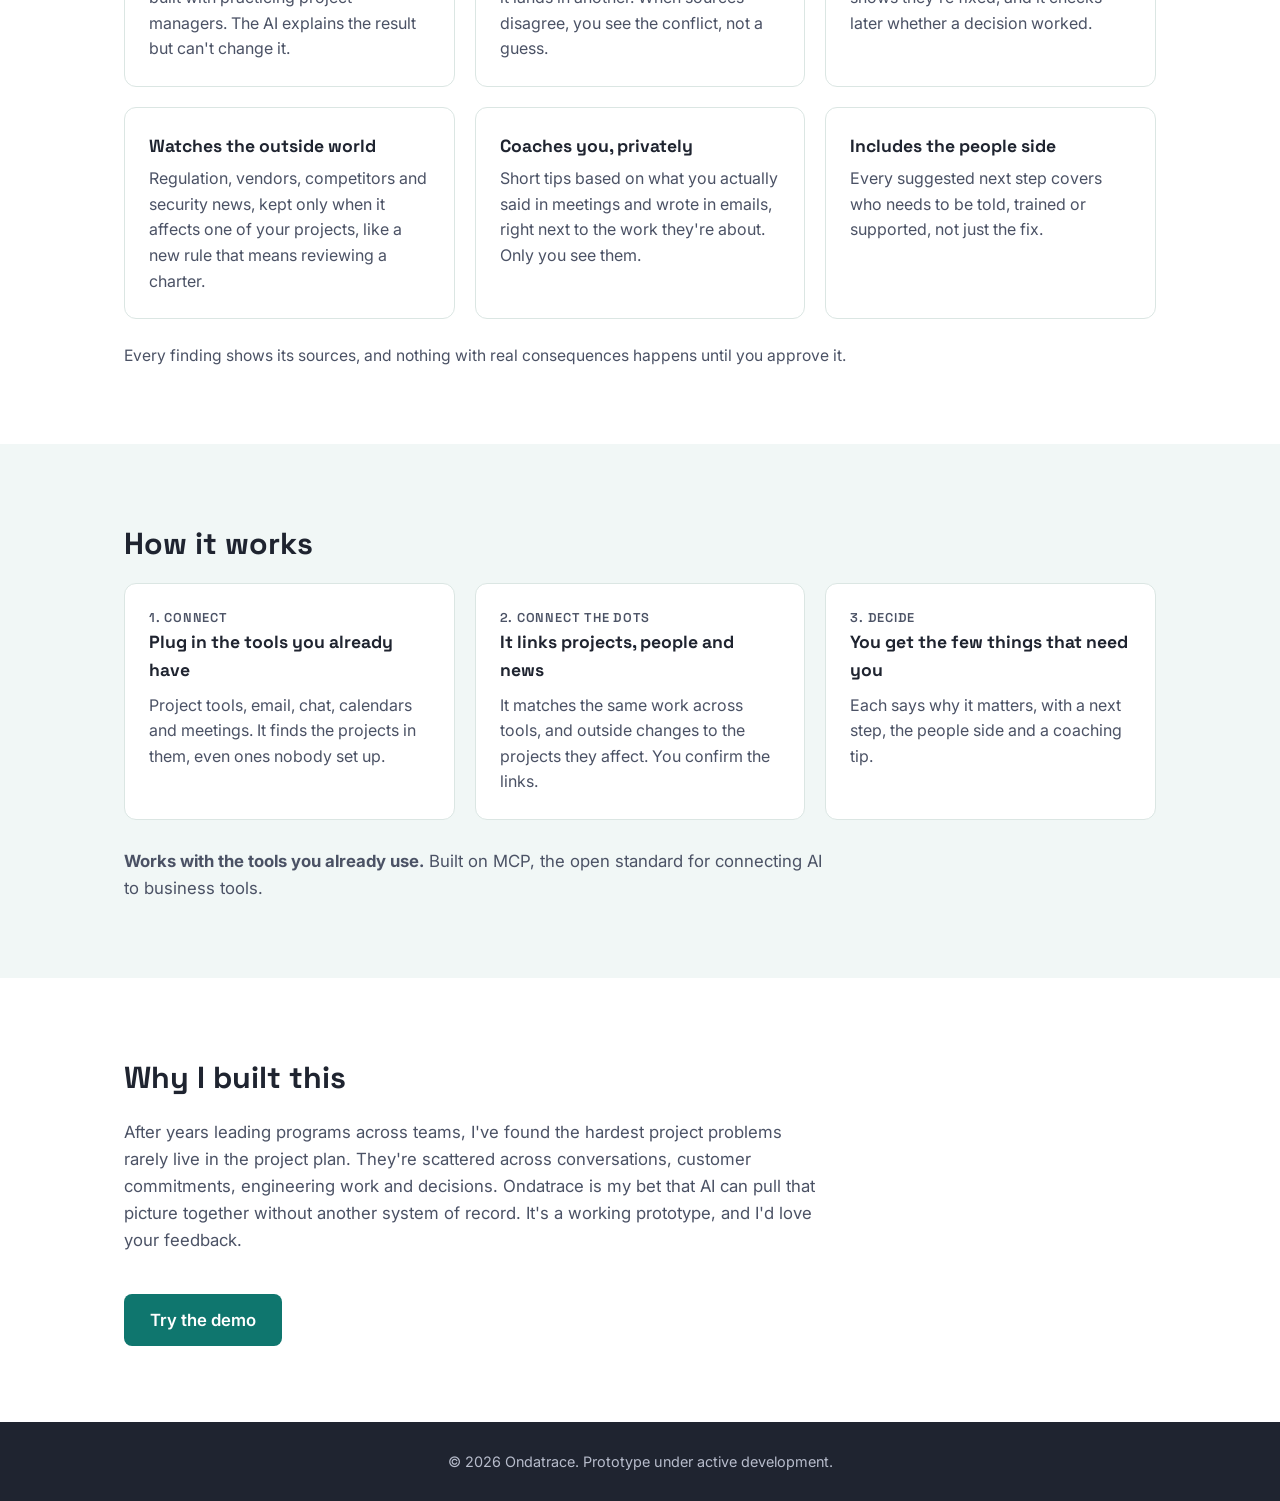
==== commit fc48d745: "Landing graphic: side labels clear the wheel, nothing clipped, a little larger Co-Authored-By: Claud" ====
--- a/index.html
+++ b/index.html
@@ -10,7 +10,7 @@
   <link rel="preconnect" href="https://fonts.googleapis.com">
   <link rel="preconnect" href="https://fonts.gstatic.com" crossorigin>
   <link href="https://fonts.googleapis.com/css2?family=Space+Grotesk:wght@500;600;700&family=Inter:wght@400;500;600;700&display=swap" rel="stylesheet">
-  <link rel="stylesheet" href="style.css?v=2">
+  <link rel="stylesheet" href="style.css?v=3">
 </head>
 <body>
   <a href="#top" class="skip-link">Skip to main content</a>
@@ -46,7 +46,7 @@
         </div>
 
         <figure class="helm-card">
-          <svg class="helm-net" viewBox="-10 -24 460 490" role="img" aria-label="A helm-shaped network with Ondatrace at the center, connected to tickets, deals, industry news, meetings, PM know-how, email and chat, plans and sheets, and calendars."><line class="hn-chord" x1="220.0" y1="52.0" x2="388.0" y2="220.0"/><line class="hn-chord" x1="220.0" y1="52.0" x2="338.8" y2="338.8"/><line class="hn-chord" x1="338.8" y1="101.2" x2="338.8" y2="338.8"/><line class="hn-chord" x1="338.8" y1="101.2" x2="220.0" y2="388.0"/><line class="hn-chord" x1="388.0" y1="220.0" x2="220.0" y2="388.0"/><line class="hn-chord" x1="388.0" y1="220.0" x2="101.2" y2="338.8"/><line class="hn-chord" x1="338.8" y1="338.8" x2="101.2" y2="338.8"/><line class="hn-chord" x1="338.8" y1="338.8" x2="52.0" y2="220.0"/><line class="hn-chord" x1="220.0" y1="388.0" x2="52.0" y2="220.0"/><line class="hn-chord" x1="220.0" y1="388.0" x2="101.2" y2="101.2"/><line class="hn-chord" x1="101.2" y1="338.8" x2="101.2" y2="101.2"/><circle class="hn-rim" cx="220" cy="220" r="128"/><line class="hn-spoke" x1="220.0" y1="160.0" x2="220.0" y2="76.0"/><line class="hn-spoke" x1="262.4" y1="177.6" x2="321.8" y2="118.2"/><line class="hn-spoke" x1="280.0" y1="220.0" x2="364.0" y2="220.0"/><line class="hn-spoke" x1="262.4" y1="262.4" x2="321.8" y2="321.8"/><line class="hn-spoke" x1="220.0" y1="280.0" x2="220.0" y2="364.0"/><line class="hn-spoke" x1="177.6" y1="262.4" x2="118.2" y2="321.8"/><line class="hn-spoke" x1="160.0" y1="220.0" x2="76.0" y2="220.0"/><line class="hn-spoke" x1="177.6" y1="177.6" x2="118.2" y2="118.2"/><g class="hn-node hn-tool"><circle cx="220.0" cy="52.0" r="23" fill="#2456c9"/><text class="hn-letter" x="220.0" y="57.8" font-size="16">J</text><text class="hn-label" x="220.0" y="20.0">Tickets</text></g><g class="hn-node hn-tool"><circle cx="338.8" cy="101.2" r="23" fill="#3f8fd0"/><text class="hn-letter" x="338.8" y="107.0" font-size="16">S</text><text class="hn-label" x="338.8" y="69.2">Deals</text></g><g class="hn-node hn-world"><circle cx="388.0" cy="220.0" r="23" fill="#b45309"/><text class="hn-letter" x="388.0" y="225.8" font-size="16">N</text><text class="hn-label" x="388.0" y="260.0">Industry news</text></g><g class="hn-node hn-tool"><circle cx="338.8" cy="338.8" r="23" fill="#0b7fb3"/><text class="hn-letter" x="338.8" y="344.6" font-size="16">M</text><text class="hn-label" x="338.8" y="378.8">Meetings</text></g><g class="hn-node hn-craft"><circle cx="220.0" cy="388.0" r="23" fill="#0f766e"/><text class="hn-letter" x="220.0" y="392.7" font-size="13">PM</text><text class="hn-label" x="220.0" y="428.0">PM know-how</text></g><g class="hn-node hn-tool"><circle cx="101.2" cy="338.8" r="23" fill="#c43d2f"/><text class="hn-letter" x="101.2" y="344.6" font-size="16">E</text><text class="hn-label" x="101.2" y="378.8">Email & chat</text></g><g class="hn-node hn-tool"><circle cx="52.0" cy="220.0" r="23" fill="#2f7d54"/><text class="hn-letter" x="52.0" y="225.8" font-size="16">P</text><text class="hn-label" x="52.0" y="260.0">Plans & sheets</text></g><g class="hn-node hn-tool"><circle cx="101.2" cy="101.2" r="23" fill="#6b4fd6"/><text class="hn-letter" x="101.2" y="107.0" font-size="16">C</text><text class="hn-label" x="101.2" y="69.2">Calendars</text></g><circle class="hn-hub-ring" cx="220" cy="220" r="68"/><circle class="hn-hub" cx="220" cy="220" r="60"/><text class="hn-name" x="220" y="226">Ondatrace</text></svg>
+          <svg class="helm-net" viewBox="-80 -30 600 500" role="img" aria-label="A helm-shaped network with Ondatrace at the center, connected to tickets, deals, industry news, meetings, PM know-how, email and chat, plans and sheets, and calendars."><line class="hn-chord" x1="220.0" y1="52.0" x2="388.0" y2="220.0"/><line class="hn-chord" x1="220.0" y1="52.0" x2="338.8" y2="338.8"/><line class="hn-chord" x1="338.8" y1="101.2" x2="338.8" y2="338.8"/><line class="hn-chord" x1="338.8" y1="101.2" x2="220.0" y2="388.0"/><line class="hn-chord" x1="388.0" y1="220.0" x2="220.0" y2="388.0"/><line class="hn-chord" x1="388.0" y1="220.0" x2="101.2" y2="338.8"/><line class="hn-chord" x1="338.8" y1="338.8" x2="101.2" y2="338.8"/><line class="hn-chord" x1="338.8" y1="338.8" x2="52.0" y2="220.0"/><line class="hn-chord" x1="220.0" y1="388.0" x2="52.0" y2="220.0"/><line class="hn-chord" x1="220.0" y1="388.0" x2="101.2" y2="101.2"/><line class="hn-chord" x1="101.2" y1="338.8" x2="101.2" y2="101.2"/><circle class="hn-rim" cx="220" cy="220" r="128"/><line class="hn-spoke" x1="220.0" y1="160.0" x2="220.0" y2="76.0"/><line class="hn-spoke" x1="262.4" y1="177.6" x2="321.8" y2="118.2"/><line class="hn-spoke" x1="280.0" y1="220.0" x2="364.0" y2="220.0"/><line class="hn-spoke" x1="262.4" y1="262.4" x2="321.8" y2="321.8"/><line class="hn-spoke" x1="220.0" y1="280.0" x2="220.0" y2="364.0"/><line class="hn-spoke" x1="177.6" y1="262.4" x2="118.2" y2="321.8"/><line class="hn-spoke" x1="160.0" y1="220.0" x2="76.0" y2="220.0"/><line class="hn-spoke" x1="177.6" y1="177.6" x2="118.2" y2="118.2"/><g class="hn-node hn-tool"><circle cx="220.0" cy="52.0" r="23" fill="#2456c9"/><text class="hn-letter" x="220.0" y="57.8" font-size="16">J</text><text class="hn-label" x="220.0" y="20.0">Tickets</text></g><g class="hn-node hn-tool"><circle cx="338.8" cy="101.2" r="23" fill="#3f8fd0"/><text class="hn-letter" x="338.8" y="107.0" font-size="16">S</text><text class="hn-label" x="338.8" y="69.2">Deals</text></g><g class="hn-node hn-world"><circle cx="388.0" cy="220.0" r="23" fill="#b45309"/><text class="hn-letter" x="388.0" y="225.8" font-size="16">N</text><text class="hn-label" x="374.0" y="264.0" style="text-anchor:start">Industry news</text></g><g class="hn-node hn-tool"><circle cx="338.8" cy="338.8" r="23" fill="#0b7fb3"/><text class="hn-letter" x="338.8" y="344.6" font-size="16">M</text><text class="hn-label" x="338.8" y="378.8">Meetings</text></g><g class="hn-node hn-craft"><circle cx="220.0" cy="388.0" r="23" fill="#0f766e"/><text class="hn-letter" x="220.0" y="392.7" font-size="13">PM</text><text class="hn-label" x="220.0" y="428.0">PM know-how</text></g><g class="hn-node hn-tool"><circle cx="101.2" cy="338.8" r="23" fill="#c43d2f"/><text class="hn-letter" x="101.2" y="344.6" font-size="16">E</text><text class="hn-label" x="101.2" y="378.8">Email & chat</text></g><g class="hn-node hn-tool"><circle cx="52.0" cy="220.0" r="23" fill="#2f7d54"/><text class="hn-letter" x="52.0" y="225.8" font-size="16">P</text><text class="hn-label" x="66.0" y="264.0" style="text-anchor:end">Plans &amp; sheets</text></g><g class="hn-node hn-tool"><circle cx="101.2" cy="101.2" r="23" fill="#6b4fd6"/><text class="hn-letter" x="101.2" y="107.0" font-size="16">C</text><text class="hn-label" x="101.2" y="69.2">Calendars</text></g><circle class="hn-hub-ring" cx="220" cy="220" r="68"/><circle class="hn-hub" cx="220" cy="220" r="60"/><text class="hn-name" x="220" y="226">Ondatrace</text></svg>
           <figcaption>Your tools, your meetings, the outside world and what experienced PMs know, read together.</figcaption>
         </figure>
       </div>
--- a/style.css
+++ b/style.css
@@ -796,7 +796,7 @@
 
 /* ---------- helm network (hero) ---------- */
 .helm-card { margin: 0; display: grid; gap: 10px; justify-items: center; }
-.helm-net { width: 100%; max-width: 460px; height: auto; overflow: visible; }
+.helm-net { width: 100%; max-width: 580px; height: auto; overflow: visible; }
 .hn-chord { stroke: var(--primary); stroke-opacity: 0.18; stroke-width: 1.2; }
 .hn-rim { fill: none; stroke: var(--primary); stroke-width: 6; stroke-opacity: 0.85; }
 .hn-spoke { stroke: var(--primary); stroke-width: 3; stroke-linecap: round; stroke-dasharray: 5 7; animation: hn-flow 2.8s linear infinite; }
@@ -804,12 +804,12 @@
 .hn-hub { fill: var(--primary); }
 .hn-name { fill: #ffffff; font-family: var(--font-display); font-weight: 700; font-size: 20px; text-anchor: middle; }
 .hn-letter { fill: #ffffff; font-family: var(--font-display); font-weight: 700; text-anchor: middle; }
-.hn-label { fill: var(--ink); font-family: var(--font-body); font-weight: 600; font-size: 13px; text-anchor: middle; }
+.hn-label { fill: var(--ink); font-family: var(--font-body); font-weight: 600; font-size: 15px; text-anchor: middle; }
 .hn-world .hn-label, .hn-craft .hn-label { fill: var(--accent-ink); }
 .hn-node circle { stroke: var(--bg); stroke-width: 4; }
 .helm-card figcaption { color: var(--ink-soft); font-size: 0.95rem; text-align: center; max-width: 380px; }
 @keyframes hn-flow { to { stroke-dashoffset: -24; } }
 @media (prefers-reduced-motion: reduce) { .hn-spoke { animation: none; } }
-@media (max-width: 900px) { .helm-net { max-width: 380px; } }
+@media (max-width: 900px) { .helm-net { max-width: 460px; } }
 .callouts .card h3 { margin-bottom: 6px; }
 .section-note { margin: 24px 0 0; color: var(--ink-soft); font-size: 0.98rem; }
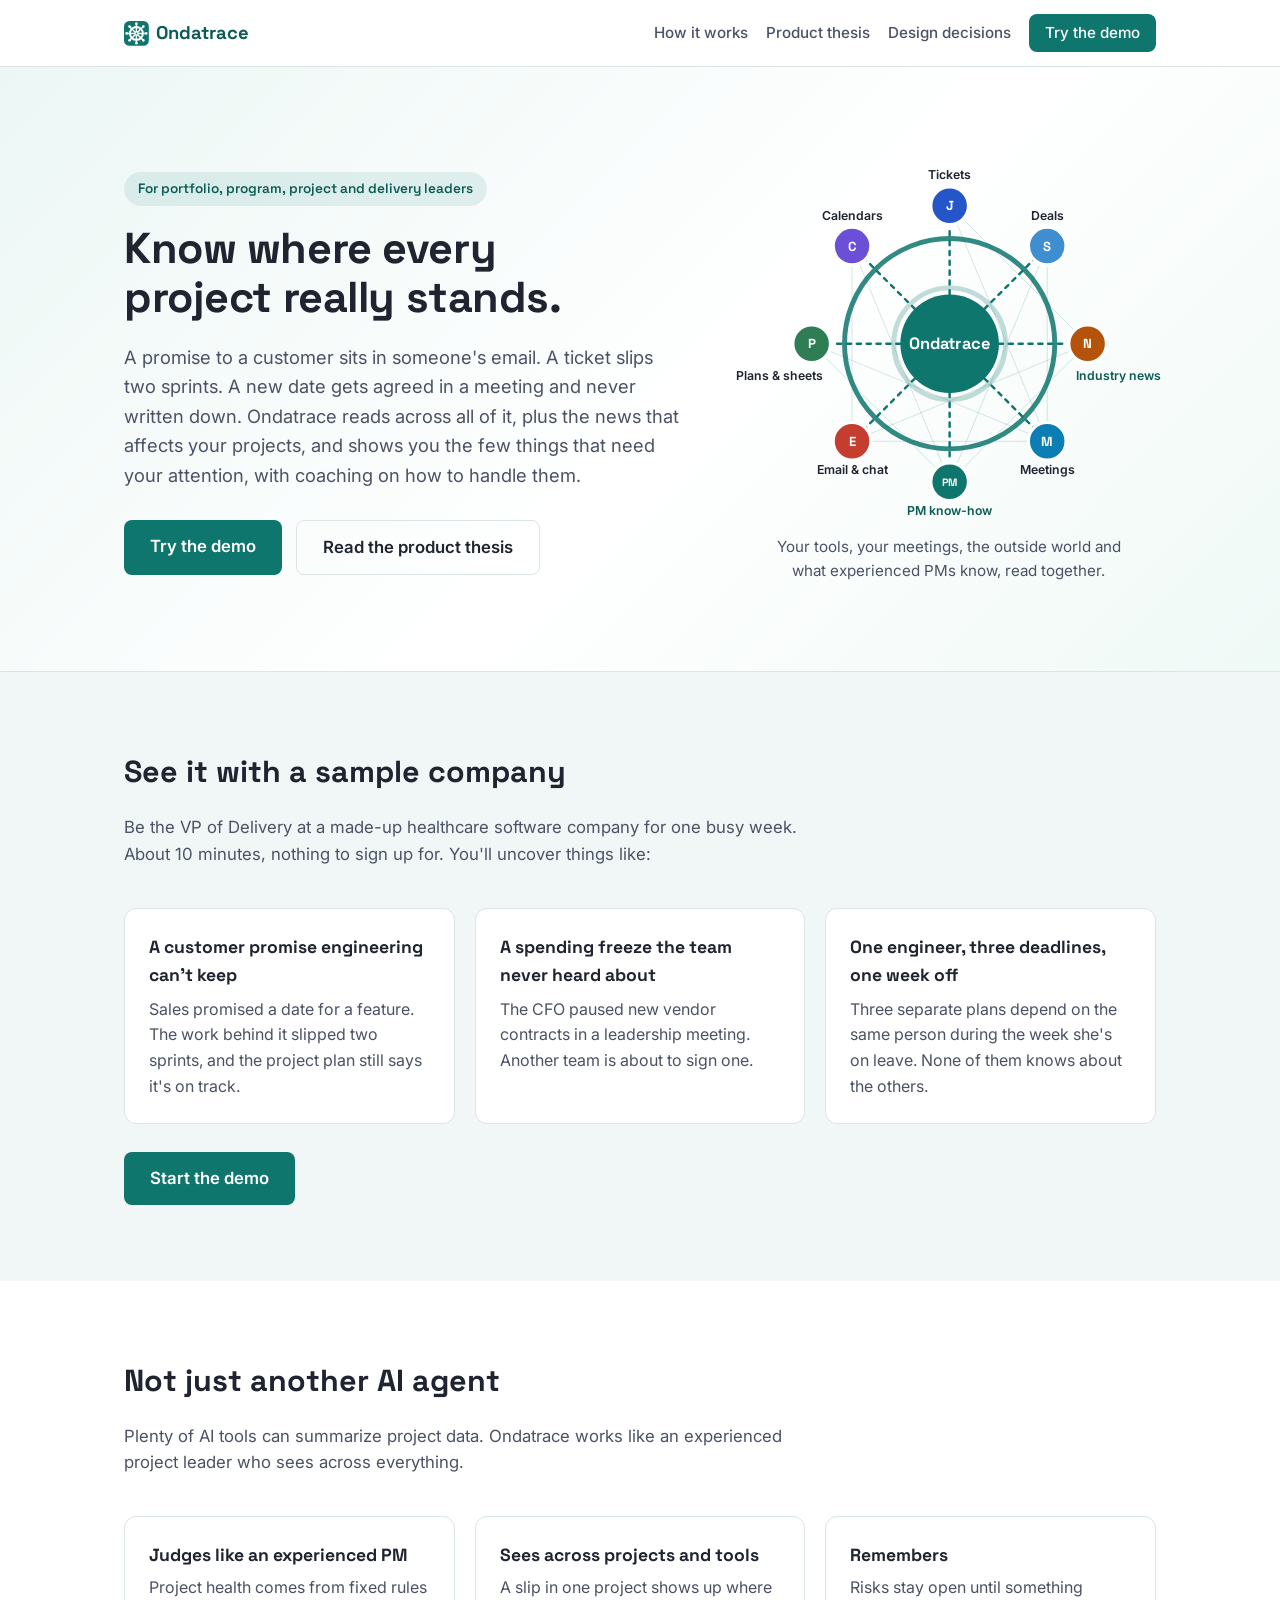
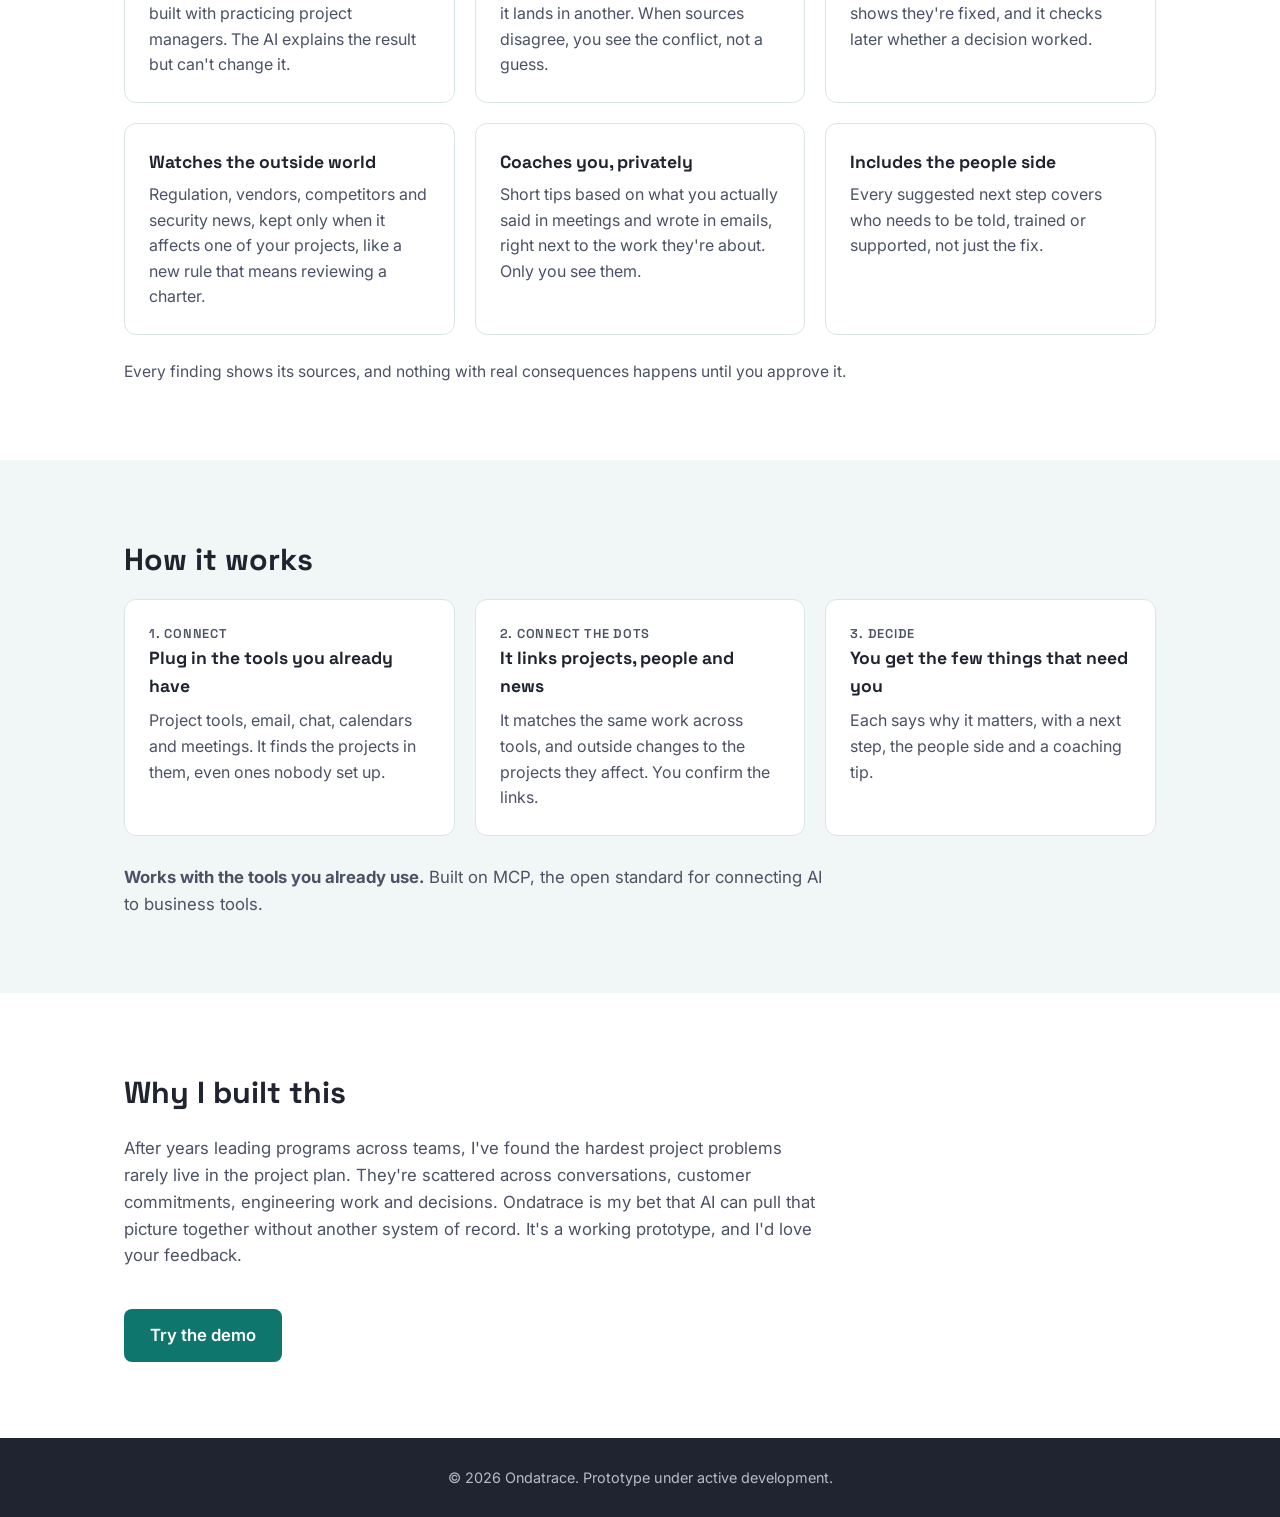
==== commit ea88640f: "Landing graphic: crop to its content so the wheel is back to its larger size Co-Authored-By: Claude " ====
--- a/index.html
+++ b/index.html
@@ -10,7 +10,7 @@
   <link rel="preconnect" href="https://fonts.googleapis.com">
   <link rel="preconnect" href="https://fonts.gstatic.com" crossorigin>
   <link href="https://fonts.googleapis.com/css2?family=Space+Grotesk:wght@500;600;700&family=Inter:wght@400;500;600;700&display=swap" rel="stylesheet">
-  <link rel="stylesheet" href="style.css?v=3">
+  <link rel="stylesheet" href="style.css?v=4">
 </head>
 <body>
   <a href="#top" class="skip-link">Skip to main content</a>
@@ -46,7 +46,7 @@
         </div>
 
         <figure class="helm-card">
-          <svg class="helm-net" viewBox="-80 -30 600 500" role="img" aria-label="A helm-shaped network with Ondatrace at the center, connected to tickets, deals, industry news, meetings, PM know-how, email and chat, plans and sheets, and calendars."><line class="hn-chord" x1="220.0" y1="52.0" x2="388.0" y2="220.0"/><line class="hn-chord" x1="220.0" y1="52.0" x2="338.8" y2="338.8"/><line class="hn-chord" x1="338.8" y1="101.2" x2="338.8" y2="338.8"/><line class="hn-chord" x1="338.8" y1="101.2" x2="220.0" y2="388.0"/><line class="hn-chord" x1="388.0" y1="220.0" x2="220.0" y2="388.0"/><line class="hn-chord" x1="388.0" y1="220.0" x2="101.2" y2="338.8"/><line class="hn-chord" x1="338.8" y1="338.8" x2="101.2" y2="338.8"/><line class="hn-chord" x1="338.8" y1="338.8" x2="52.0" y2="220.0"/><line class="hn-chord" x1="220.0" y1="388.0" x2="52.0" y2="220.0"/><line class="hn-chord" x1="220.0" y1="388.0" x2="101.2" y2="101.2"/><line class="hn-chord" x1="101.2" y1="338.8" x2="101.2" y2="101.2"/><circle class="hn-rim" cx="220" cy="220" r="128"/><line class="hn-spoke" x1="220.0" y1="160.0" x2="220.0" y2="76.0"/><line class="hn-spoke" x1="262.4" y1="177.6" x2="321.8" y2="118.2"/><line class="hn-spoke" x1="280.0" y1="220.0" x2="364.0" y2="220.0"/><line class="hn-spoke" x1="262.4" y1="262.4" x2="321.8" y2="321.8"/><line class="hn-spoke" x1="220.0" y1="280.0" x2="220.0" y2="364.0"/><line class="hn-spoke" x1="177.6" y1="262.4" x2="118.2" y2="321.8"/><line class="hn-spoke" x1="160.0" y1="220.0" x2="76.0" y2="220.0"/><line class="hn-spoke" x1="177.6" y1="177.6" x2="118.2" y2="118.2"/><g class="hn-node hn-tool"><circle cx="220.0" cy="52.0" r="23" fill="#2456c9"/><text class="hn-letter" x="220.0" y="57.8" font-size="16">J</text><text class="hn-label" x="220.0" y="20.0">Tickets</text></g><g class="hn-node hn-tool"><circle cx="338.8" cy="101.2" r="23" fill="#3f8fd0"/><text class="hn-letter" x="338.8" y="107.0" font-size="16">S</text><text class="hn-label" x="338.8" y="69.2">Deals</text></g><g class="hn-node hn-world"><circle cx="388.0" cy="220.0" r="23" fill="#b45309"/><text class="hn-letter" x="388.0" y="225.8" font-size="16">N</text><text class="hn-label" x="374.0" y="264.0" style="text-anchor:start">Industry news</text></g><g class="hn-node hn-tool"><circle cx="338.8" cy="338.8" r="23" fill="#0b7fb3"/><text class="hn-letter" x="338.8" y="344.6" font-size="16">M</text><text class="hn-label" x="338.8" y="378.8">Meetings</text></g><g class="hn-node hn-craft"><circle cx="220.0" cy="388.0" r="23" fill="#0f766e"/><text class="hn-letter" x="220.0" y="392.7" font-size="13">PM</text><text class="hn-label" x="220.0" y="428.0">PM know-how</text></g><g class="hn-node hn-tool"><circle cx="101.2" cy="338.8" r="23" fill="#c43d2f"/><text class="hn-letter" x="101.2" y="344.6" font-size="16">E</text><text class="hn-label" x="101.2" y="378.8">Email & chat</text></g><g class="hn-node hn-tool"><circle cx="52.0" cy="220.0" r="23" fill="#2f7d54"/><text class="hn-letter" x="52.0" y="225.8" font-size="16">P</text><text class="hn-label" x="66.0" y="264.0" style="text-anchor:end">Plans &amp; sheets</text></g><g class="hn-node hn-tool"><circle cx="101.2" cy="101.2" r="23" fill="#6b4fd6"/><text class="hn-letter" x="101.2" y="107.0" font-size="16">C</text><text class="hn-label" x="101.2" y="69.2">Calendars</text></g><circle class="hn-hub-ring" cx="220" cy="220" r="68"/><circle class="hn-hub" cx="220" cy="220" r="60"/><text class="hn-name" x="220" y="226">Ondatrace</text></svg>
+          <svg class="helm-net" viewBox="-34 0 505 440" role="img" aria-label="A helm-shaped network with Ondatrace at the center, connected to tickets, deals, industry news, meetings, PM know-how, email and chat, plans and sheets, and calendars."><line class="hn-chord" x1="220.0" y1="52.0" x2="388.0" y2="220.0"/><line class="hn-chord" x1="220.0" y1="52.0" x2="338.8" y2="338.8"/><line class="hn-chord" x1="338.8" y1="101.2" x2="338.8" y2="338.8"/><line class="hn-chord" x1="338.8" y1="101.2" x2="220.0" y2="388.0"/><line class="hn-chord" x1="388.0" y1="220.0" x2="220.0" y2="388.0"/><line class="hn-chord" x1="388.0" y1="220.0" x2="101.2" y2="338.8"/><line class="hn-chord" x1="338.8" y1="338.8" x2="101.2" y2="338.8"/><line class="hn-chord" x1="338.8" y1="338.8" x2="52.0" y2="220.0"/><line class="hn-chord" x1="220.0" y1="388.0" x2="52.0" y2="220.0"/><line class="hn-chord" x1="220.0" y1="388.0" x2="101.2" y2="101.2"/><line class="hn-chord" x1="101.2" y1="338.8" x2="101.2" y2="101.2"/><circle class="hn-rim" cx="220" cy="220" r="128"/><line class="hn-spoke" x1="220.0" y1="160.0" x2="220.0" y2="76.0"/><line class="hn-spoke" x1="262.4" y1="177.6" x2="321.8" y2="118.2"/><line class="hn-spoke" x1="280.0" y1="220.0" x2="364.0" y2="220.0"/><line class="hn-spoke" x1="262.4" y1="262.4" x2="321.8" y2="321.8"/><line class="hn-spoke" x1="220.0" y1="280.0" x2="220.0" y2="364.0"/><line class="hn-spoke" x1="177.6" y1="262.4" x2="118.2" y2="321.8"/><line class="hn-spoke" x1="160.0" y1="220.0" x2="76.0" y2="220.0"/><line class="hn-spoke" x1="177.6" y1="177.6" x2="118.2" y2="118.2"/><g class="hn-node hn-tool"><circle cx="220.0" cy="52.0" r="23" fill="#2456c9"/><text class="hn-letter" x="220.0" y="57.8" font-size="16">J</text><text class="hn-label" x="220.0" y="20.0">Tickets</text></g><g class="hn-node hn-tool"><circle cx="338.8" cy="101.2" r="23" fill="#3f8fd0"/><text class="hn-letter" x="338.8" y="107.0" font-size="16">S</text><text class="hn-label" x="338.8" y="69.2">Deals</text></g><g class="hn-node hn-world"><circle cx="388.0" cy="220.0" r="23" fill="#b45309"/><text class="hn-letter" x="388.0" y="225.8" font-size="16">N</text><text class="hn-label" x="374.0" y="264.0" style="text-anchor:start">Industry news</text></g><g class="hn-node hn-tool"><circle cx="338.8" cy="338.8" r="23" fill="#0b7fb3"/><text class="hn-letter" x="338.8" y="344.6" font-size="16">M</text><text class="hn-label" x="338.8" y="378.8">Meetings</text></g><g class="hn-node hn-craft"><circle cx="220.0" cy="388.0" r="23" fill="#0f766e"/><text class="hn-letter" x="220.0" y="392.7" font-size="13">PM</text><text class="hn-label" x="220.0" y="428.0">PM know-how</text></g><g class="hn-node hn-tool"><circle cx="101.2" cy="338.8" r="23" fill="#c43d2f"/><text class="hn-letter" x="101.2" y="344.6" font-size="16">E</text><text class="hn-label" x="101.2" y="378.8">Email & chat</text></g><g class="hn-node hn-tool"><circle cx="52.0" cy="220.0" r="23" fill="#2f7d54"/><text class="hn-letter" x="52.0" y="225.8" font-size="16">P</text><text class="hn-label" x="66.0" y="264.0" style="text-anchor:end">Plans &amp; sheets</text></g><g class="hn-node hn-tool"><circle cx="101.2" cy="101.2" r="23" fill="#6b4fd6"/><text class="hn-letter" x="101.2" y="107.0" font-size="16">C</text><text class="hn-label" x="101.2" y="69.2">Calendars</text></g><circle class="hn-hub-ring" cx="220" cy="220" r="68"/><circle class="hn-hub" cx="220" cy="220" r="60"/><text class="hn-name" x="220" y="226">Ondatrace</text></svg>
           <figcaption>Your tools, your meetings, the outside world and what experienced PMs know, read together.</figcaption>
         </figure>
       </div>
--- a/style.css
+++ b/style.css
@@ -796,7 +796,7 @@
 
 /* ---------- helm network (hero) ---------- */
 .helm-card { margin: 0; display: grid; gap: 10px; justify-items: center; }
-.helm-net { width: 100%; max-width: 580px; height: auto; overflow: visible; }
+.helm-net { width: 100%; max-width: 540px; height: auto; overflow: visible; }
 .hn-chord { stroke: var(--primary); stroke-opacity: 0.18; stroke-width: 1.2; }
 .hn-rim { fill: none; stroke: var(--primary); stroke-width: 6; stroke-opacity: 0.85; }
 .hn-spoke { stroke: var(--primary); stroke-width: 3; stroke-linecap: round; stroke-dasharray: 5 7; animation: hn-flow 2.8s linear infinite; }
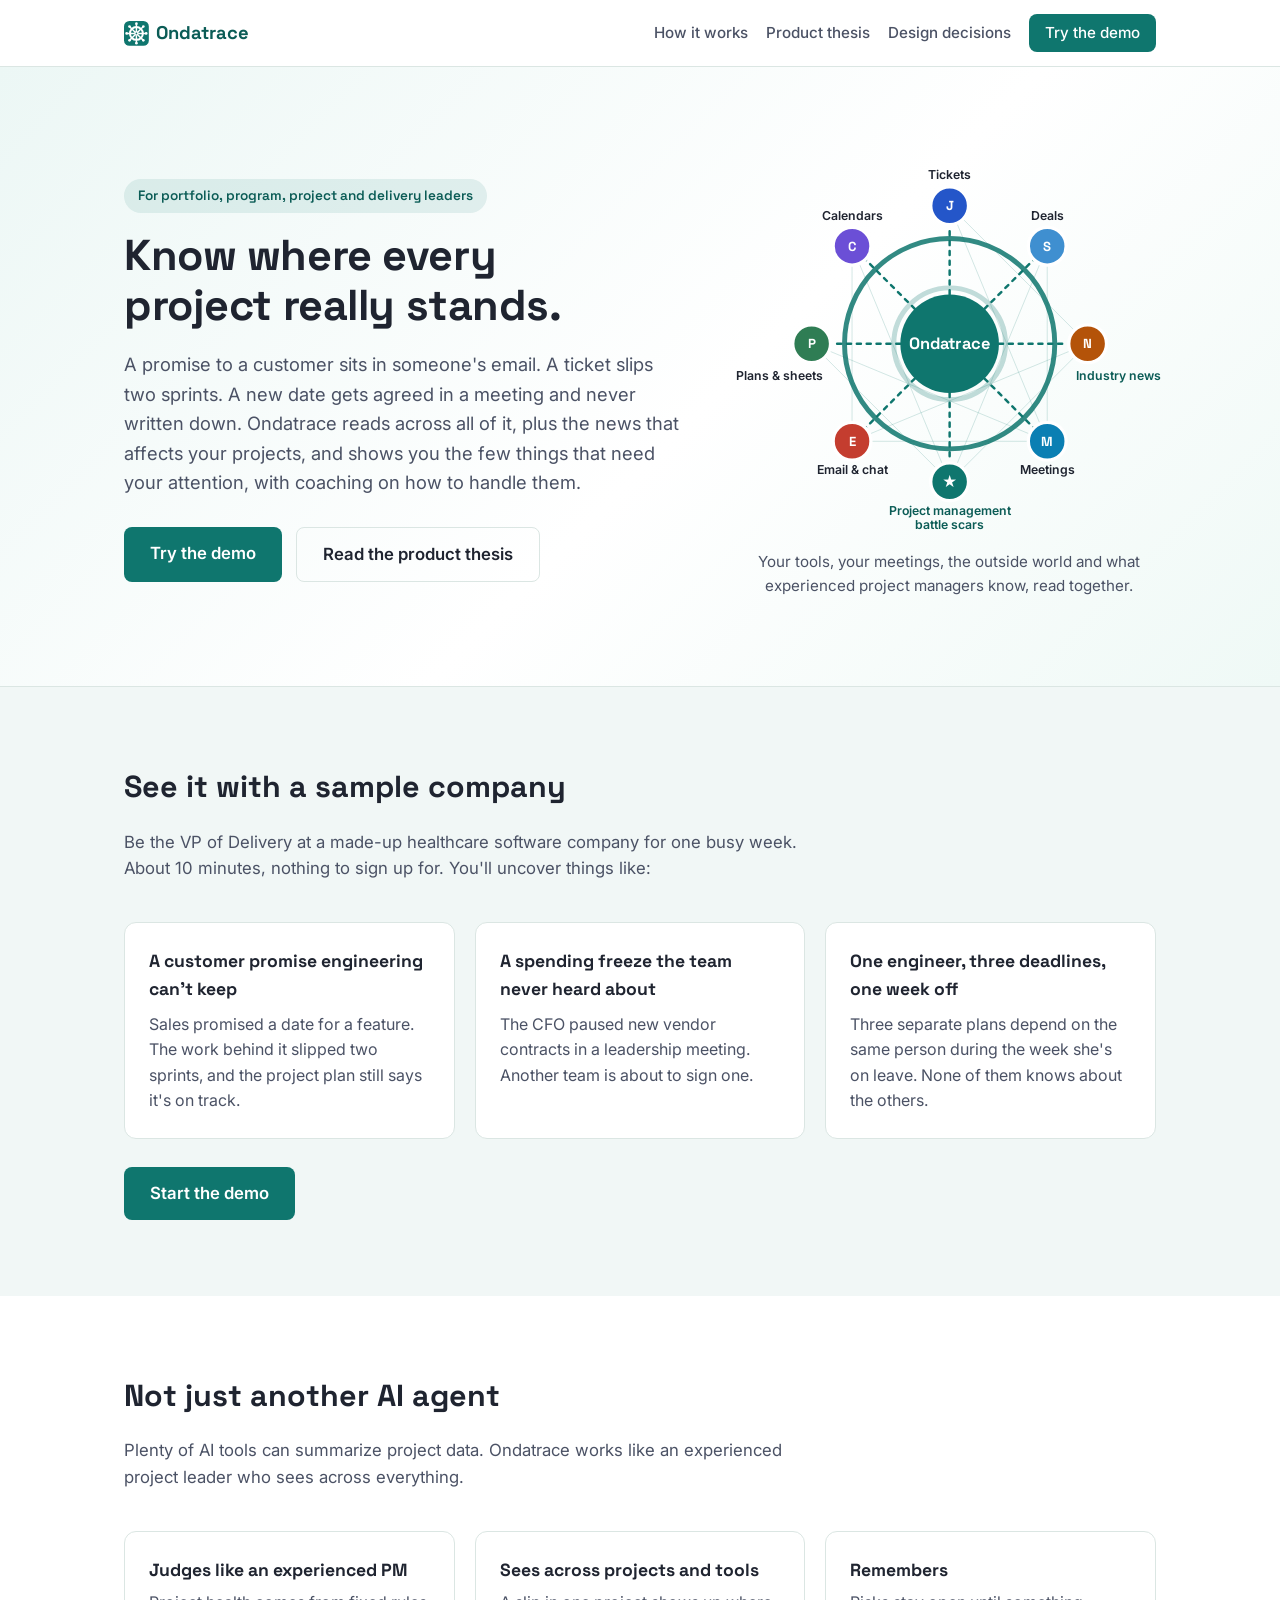
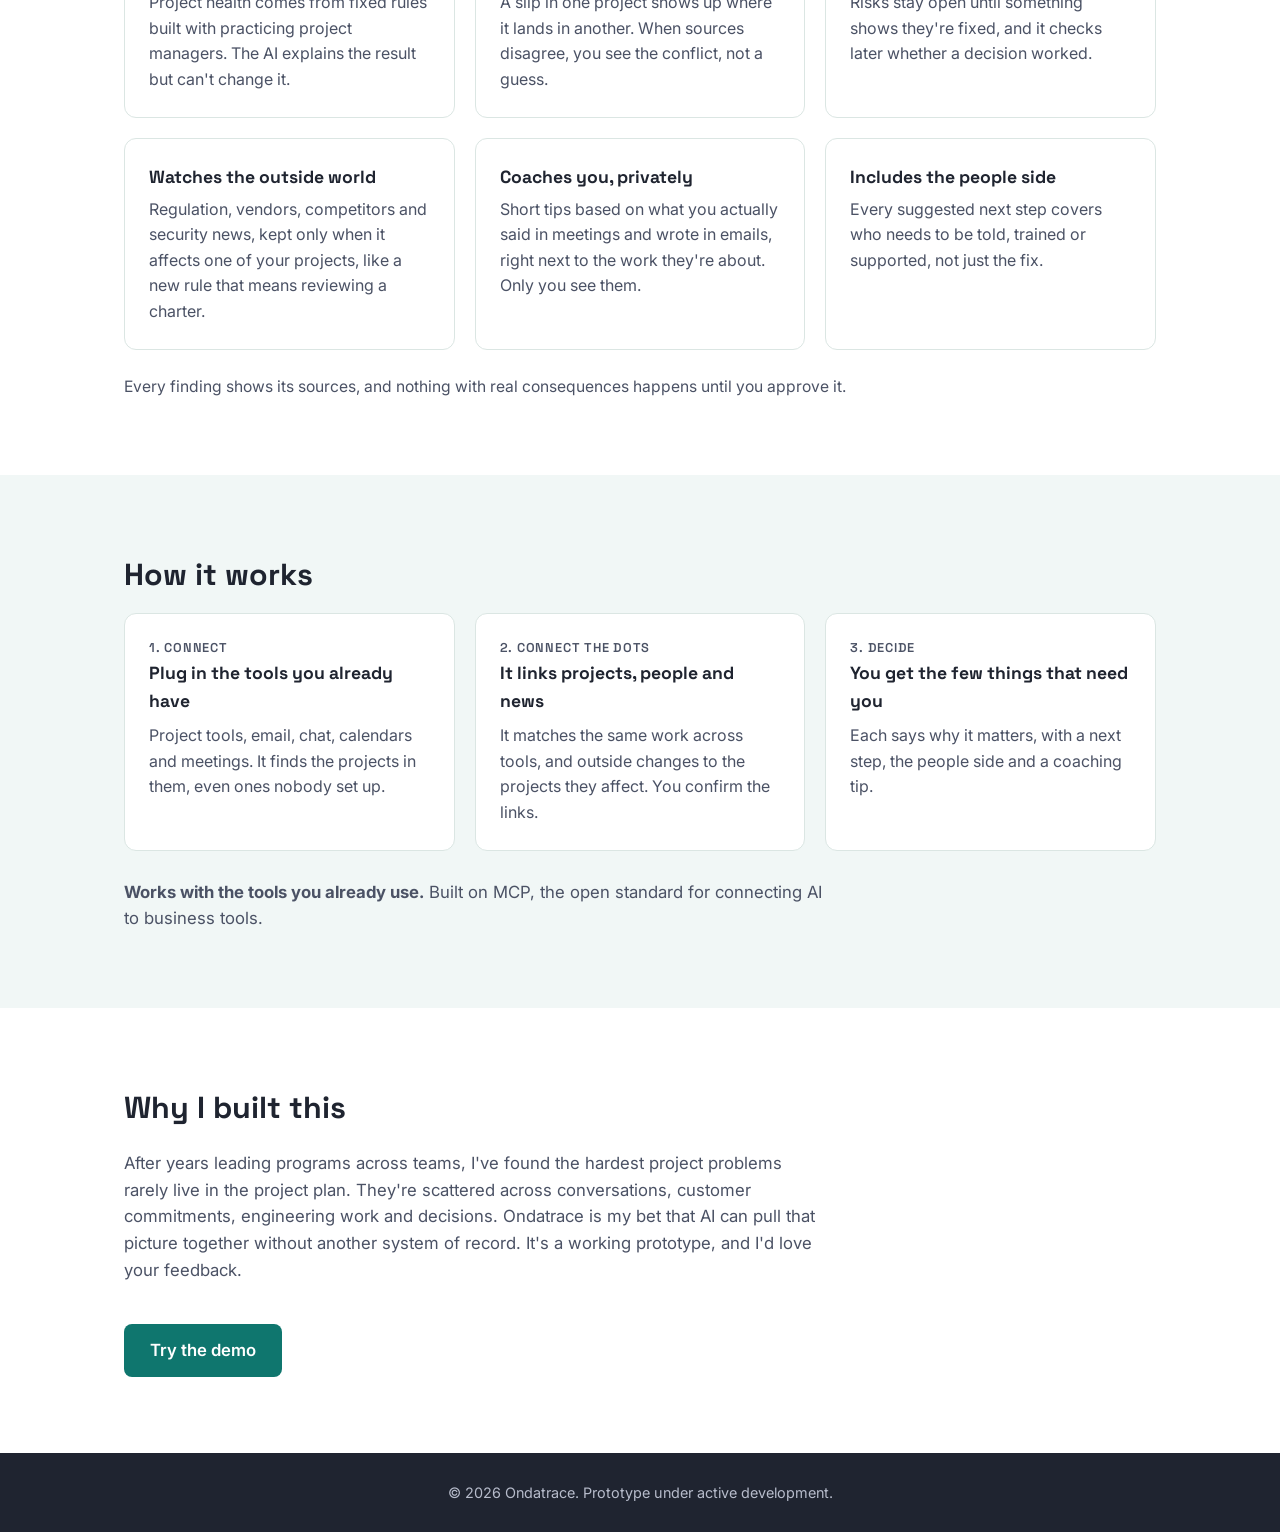
==== commit b584cd48: "Landing graphic: spell out project management (battle scars) instead of PM Co-Authored-By: Claude Op" ====
--- a/index.html
+++ b/index.html
@@ -10,7 +10,7 @@
   <link rel="preconnect" href="https://fonts.googleapis.com">
   <link rel="preconnect" href="https://fonts.gstatic.com" crossorigin>
   <link href="https://fonts.googleapis.com/css2?family=Space+Grotesk:wght@500;600;700&family=Inter:wght@400;500;600;700&display=swap" rel="stylesheet">
-  <link rel="stylesheet" href="style.css?v=4">
+  <link rel="stylesheet" href="style.css?v=5">
 </head>
 <body>
   <a href="#top" class="skip-link">Skip to main content</a>
@@ -46,8 +46,8 @@
         </div>
 
         <figure class="helm-card">
-          <svg class="helm-net" viewBox="-34 0 505 440" role="img" aria-label="A helm-shaped network with Ondatrace at the center, connected to tickets, deals, industry news, meetings, PM know-how, email and chat, plans and sheets, and calendars."><line class="hn-chord" x1="220.0" y1="52.0" x2="388.0" y2="220.0"/><line class="hn-chord" x1="220.0" y1="52.0" x2="338.8" y2="338.8"/><line class="hn-chord" x1="338.8" y1="101.2" x2="338.8" y2="338.8"/><line class="hn-chord" x1="338.8" y1="101.2" x2="220.0" y2="388.0"/><line class="hn-chord" x1="388.0" y1="220.0" x2="220.0" y2="388.0"/><line class="hn-chord" x1="388.0" y1="220.0" x2="101.2" y2="338.8"/><line class="hn-chord" x1="338.8" y1="338.8" x2="101.2" y2="338.8"/><line class="hn-chord" x1="338.8" y1="338.8" x2="52.0" y2="220.0"/><line class="hn-chord" x1="220.0" y1="388.0" x2="52.0" y2="220.0"/><line class="hn-chord" x1="220.0" y1="388.0" x2="101.2" y2="101.2"/><line class="hn-chord" x1="101.2" y1="338.8" x2="101.2" y2="101.2"/><circle class="hn-rim" cx="220" cy="220" r="128"/><line class="hn-spoke" x1="220.0" y1="160.0" x2="220.0" y2="76.0"/><line class="hn-spoke" x1="262.4" y1="177.6" x2="321.8" y2="118.2"/><line class="hn-spoke" x1="280.0" y1="220.0" x2="364.0" y2="220.0"/><line class="hn-spoke" x1="262.4" y1="262.4" x2="321.8" y2="321.8"/><line class="hn-spoke" x1="220.0" y1="280.0" x2="220.0" y2="364.0"/><line class="hn-spoke" x1="177.6" y1="262.4" x2="118.2" y2="321.8"/><line class="hn-spoke" x1="160.0" y1="220.0" x2="76.0" y2="220.0"/><line class="hn-spoke" x1="177.6" y1="177.6" x2="118.2" y2="118.2"/><g class="hn-node hn-tool"><circle cx="220.0" cy="52.0" r="23" fill="#2456c9"/><text class="hn-letter" x="220.0" y="57.8" font-size="16">J</text><text class="hn-label" x="220.0" y="20.0">Tickets</text></g><g class="hn-node hn-tool"><circle cx="338.8" cy="101.2" r="23" fill="#3f8fd0"/><text class="hn-letter" x="338.8" y="107.0" font-size="16">S</text><text class="hn-label" x="338.8" y="69.2">Deals</text></g><g class="hn-node hn-world"><circle cx="388.0" cy="220.0" r="23" fill="#b45309"/><text class="hn-letter" x="388.0" y="225.8" font-size="16">N</text><text class="hn-label" x="374.0" y="264.0" style="text-anchor:start">Industry news</text></g><g class="hn-node hn-tool"><circle cx="338.8" cy="338.8" r="23" fill="#0b7fb3"/><text class="hn-letter" x="338.8" y="344.6" font-size="16">M</text><text class="hn-label" x="338.8" y="378.8">Meetings</text></g><g class="hn-node hn-craft"><circle cx="220.0" cy="388.0" r="23" fill="#0f766e"/><text class="hn-letter" x="220.0" y="392.7" font-size="13">PM</text><text class="hn-label" x="220.0" y="428.0">PM know-how</text></g><g class="hn-node hn-tool"><circle cx="101.2" cy="338.8" r="23" fill="#c43d2f"/><text class="hn-letter" x="101.2" y="344.6" font-size="16">E</text><text class="hn-label" x="101.2" y="378.8">Email & chat</text></g><g class="hn-node hn-tool"><circle cx="52.0" cy="220.0" r="23" fill="#2f7d54"/><text class="hn-letter" x="52.0" y="225.8" font-size="16">P</text><text class="hn-label" x="66.0" y="264.0" style="text-anchor:end">Plans &amp; sheets</text></g><g class="hn-node hn-tool"><circle cx="101.2" cy="101.2" r="23" fill="#6b4fd6"/><text class="hn-letter" x="101.2" y="107.0" font-size="16">C</text><text class="hn-label" x="101.2" y="69.2">Calendars</text></g><circle class="hn-hub-ring" cx="220" cy="220" r="68"/><circle class="hn-hub" cx="220" cy="220" r="60"/><text class="hn-name" x="220" y="226">Ondatrace</text></svg>
-          <figcaption>Your tools, your meetings, the outside world and what experienced PMs know, read together.</figcaption>
+          <svg class="helm-net" viewBox="-34 0 505 458" role="img" aria-label="A helm-shaped network with Ondatrace at the center, connected to tickets, deals, industry news, meetings, project management battle scars, email and chat, plans and sheets, and calendars."><line class="hn-chord" x1="220.0" y1="52.0" x2="388.0" y2="220.0"/><line class="hn-chord" x1="220.0" y1="52.0" x2="338.8" y2="338.8"/><line class="hn-chord" x1="338.8" y1="101.2" x2="338.8" y2="338.8"/><line class="hn-chord" x1="338.8" y1="101.2" x2="220.0" y2="388.0"/><line class="hn-chord" x1="388.0" y1="220.0" x2="220.0" y2="388.0"/><line class="hn-chord" x1="388.0" y1="220.0" x2="101.2" y2="338.8"/><line class="hn-chord" x1="338.8" y1="338.8" x2="101.2" y2="338.8"/><line class="hn-chord" x1="338.8" y1="338.8" x2="52.0" y2="220.0"/><line class="hn-chord" x1="220.0" y1="388.0" x2="52.0" y2="220.0"/><line class="hn-chord" x1="220.0" y1="388.0" x2="101.2" y2="101.2"/><line class="hn-chord" x1="101.2" y1="338.8" x2="101.2" y2="101.2"/><circle class="hn-rim" cx="220" cy="220" r="128"/><line class="hn-spoke" x1="220.0" y1="160.0" x2="220.0" y2="76.0"/><line class="hn-spoke" x1="262.4" y1="177.6" x2="321.8" y2="118.2"/><line class="hn-spoke" x1="280.0" y1="220.0" x2="364.0" y2="220.0"/><line class="hn-spoke" x1="262.4" y1="262.4" x2="321.8" y2="321.8"/><line class="hn-spoke" x1="220.0" y1="280.0" x2="220.0" y2="364.0"/><line class="hn-spoke" x1="177.6" y1="262.4" x2="118.2" y2="321.8"/><line class="hn-spoke" x1="160.0" y1="220.0" x2="76.0" y2="220.0"/><line class="hn-spoke" x1="177.6" y1="177.6" x2="118.2" y2="118.2"/><g class="hn-node hn-tool"><circle cx="220.0" cy="52.0" r="23" fill="#2456c9"/><text class="hn-letter" x="220.0" y="57.8" font-size="16">J</text><text class="hn-label" x="220.0" y="20.0">Tickets</text></g><g class="hn-node hn-tool"><circle cx="338.8" cy="101.2" r="23" fill="#3f8fd0"/><text class="hn-letter" x="338.8" y="107.0" font-size="16">S</text><text class="hn-label" x="338.8" y="69.2">Deals</text></g><g class="hn-node hn-world"><circle cx="388.0" cy="220.0" r="23" fill="#b45309"/><text class="hn-letter" x="388.0" y="225.8" font-size="16">N</text><text class="hn-label" x="374.0" y="264.0" style="text-anchor:start">Industry news</text></g><g class="hn-node hn-tool"><circle cx="338.8" cy="338.8" r="23" fill="#0b7fb3"/><text class="hn-letter" x="338.8" y="344.6" font-size="16">M</text><text class="hn-label" x="338.8" y="378.8">Meetings</text></g><g class="hn-node hn-craft"><circle cx="220.0" cy="388.0" r="23" fill="#0f766e"/><text class="hn-letter" x="220.0" y="394.5" font-size="18">&#9733;</text><text class="hn-label" x="220.0" y="428.0"><tspan x="220.0">Project management</tspan><tspan x="220.0" dy="18">battle scars</tspan></text></g><g class="hn-node hn-tool"><circle cx="101.2" cy="338.8" r="23" fill="#c43d2f"/><text class="hn-letter" x="101.2" y="344.6" font-size="16">E</text><text class="hn-label" x="101.2" y="378.8">Email & chat</text></g><g class="hn-node hn-tool"><circle cx="52.0" cy="220.0" r="23" fill="#2f7d54"/><text class="hn-letter" x="52.0" y="225.8" font-size="16">P</text><text class="hn-label" x="66.0" y="264.0" style="text-anchor:end">Plans &amp; sheets</text></g><g class="hn-node hn-tool"><circle cx="101.2" cy="101.2" r="23" fill="#6b4fd6"/><text class="hn-letter" x="101.2" y="107.0" font-size="16">C</text><text class="hn-label" x="101.2" y="69.2">Calendars</text></g><circle class="hn-hub-ring" cx="220" cy="220" r="68"/><circle class="hn-hub" cx="220" cy="220" r="60"/><text class="hn-name" x="220" y="226">Ondatrace</text></svg>
+          <figcaption>Your tools, your meetings, the outside world and what experienced project managers know, read together.</figcaption>
         </figure>
       </div>
     </section>
--- a/style.css
+++ b/style.css
@@ -807,7 +807,7 @@
 .hn-label { fill: var(--ink); font-family: var(--font-body); font-weight: 600; font-size: 15px; text-anchor: middle; }
 .hn-world .hn-label, .hn-craft .hn-label { fill: var(--accent-ink); }
 .hn-node circle { stroke: var(--bg); stroke-width: 4; }
-.helm-card figcaption { color: var(--ink-soft); font-size: 0.95rem; text-align: center; max-width: 380px; }
+.helm-card figcaption { color: var(--ink-soft); font-size: 0.95rem; text-align: center; max-width: 440px; }
 @keyframes hn-flow { to { stroke-dashoffset: -24; } }
 @media (prefers-reduced-motion: reduce) { .hn-spoke { animation: none; } }
 @media (max-width: 900px) { .helm-net { max-width: 460px; } }
